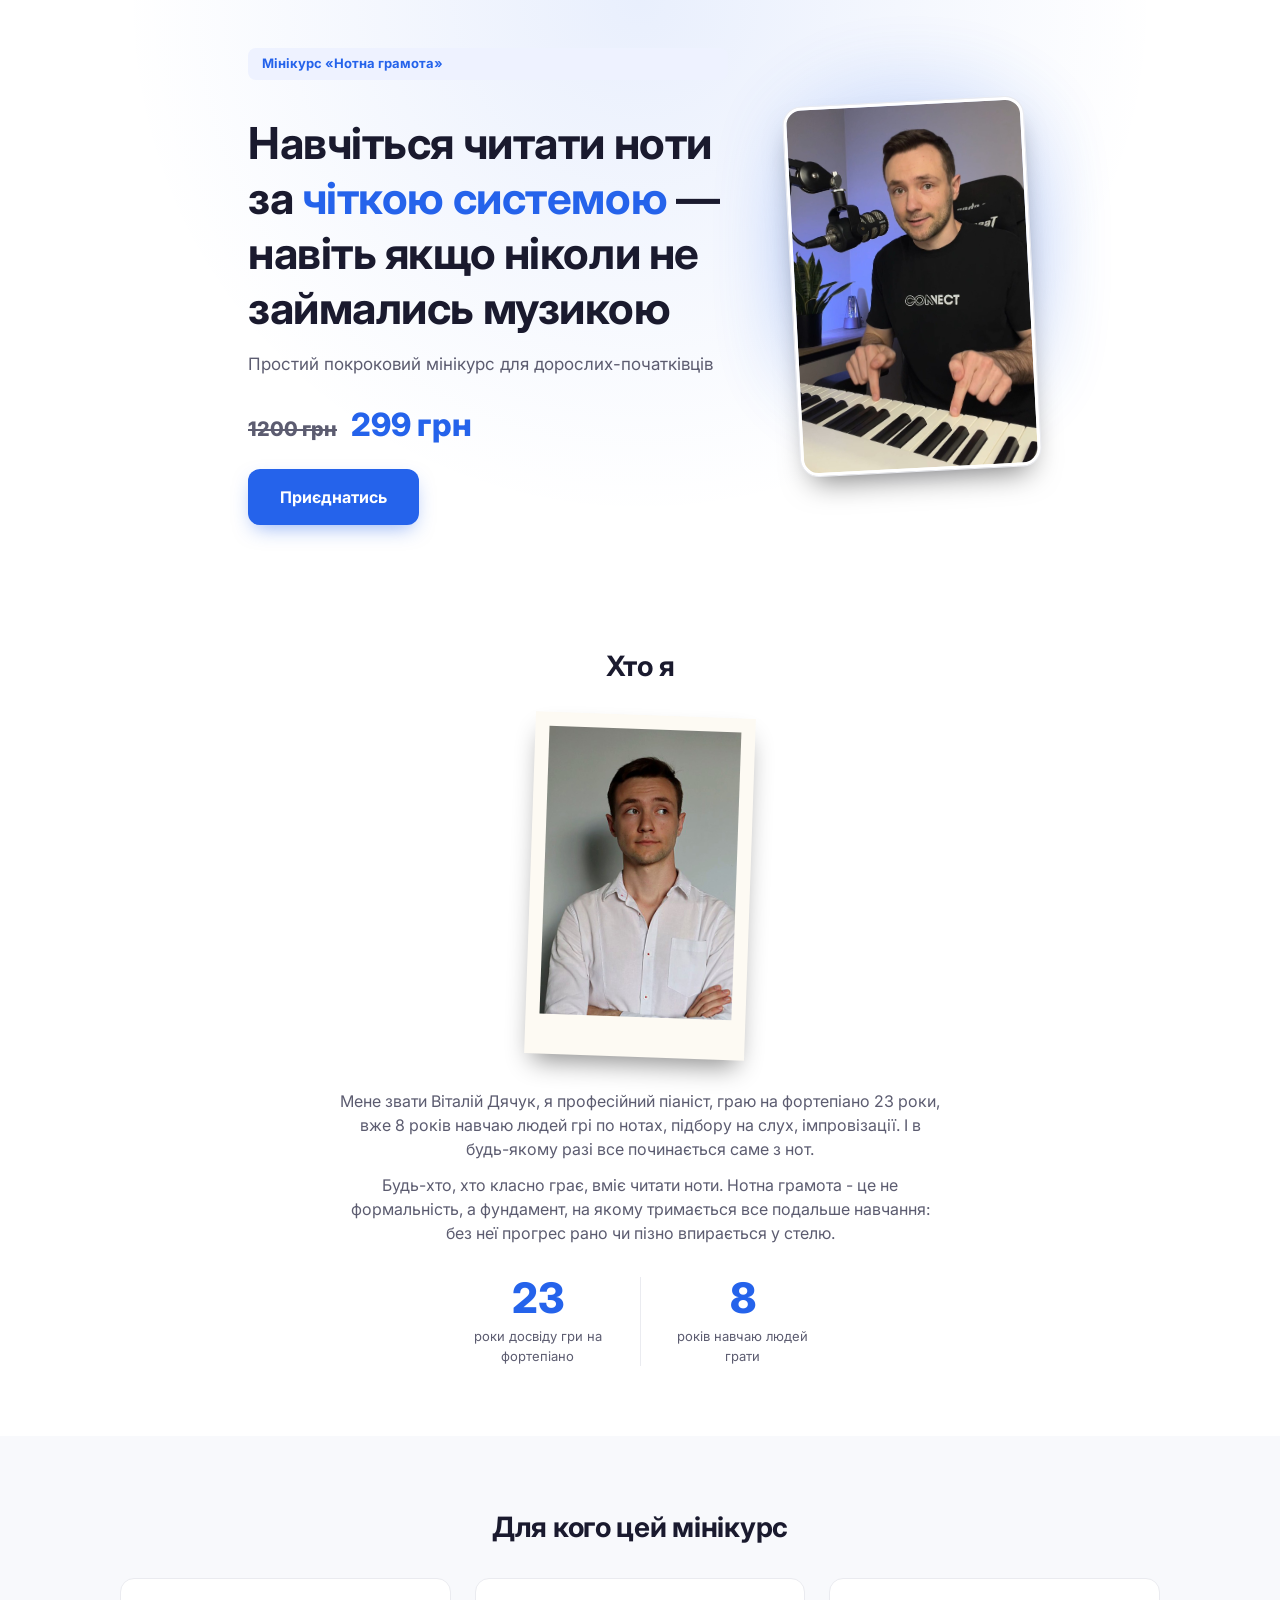
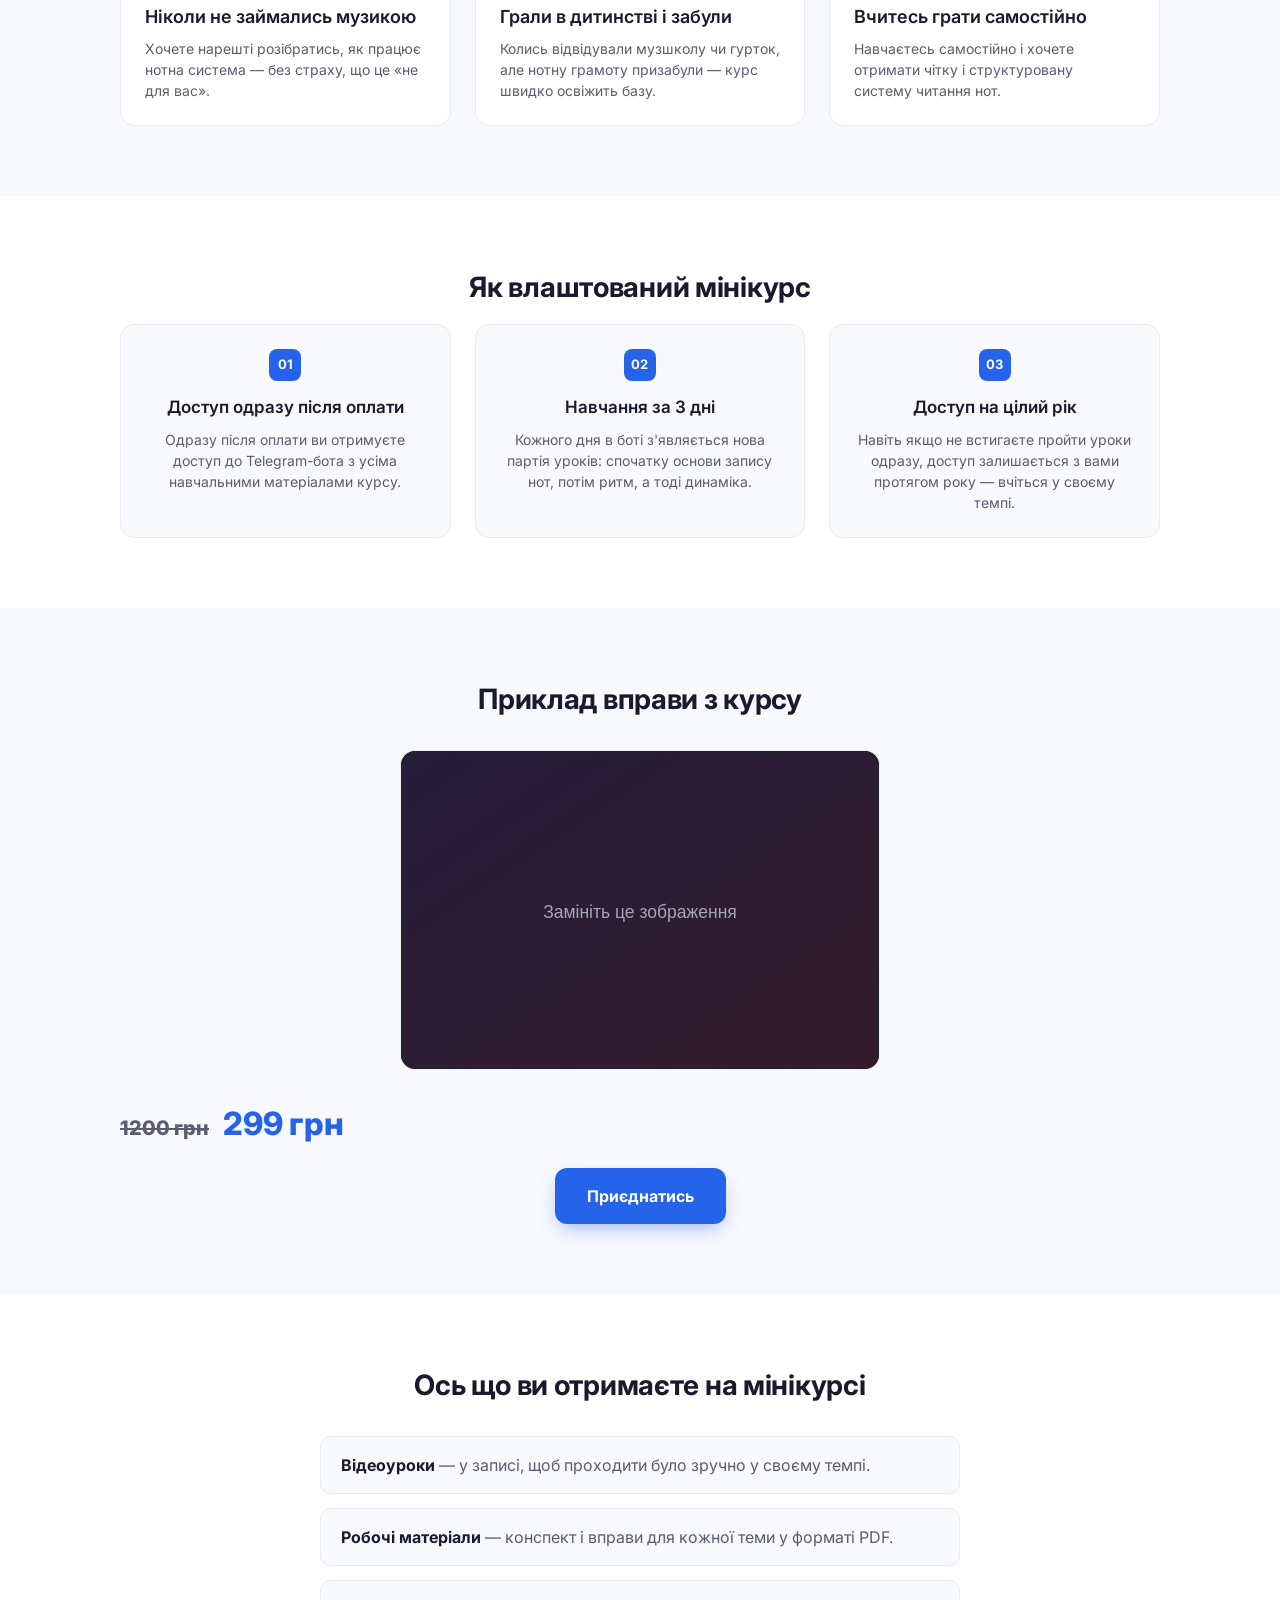
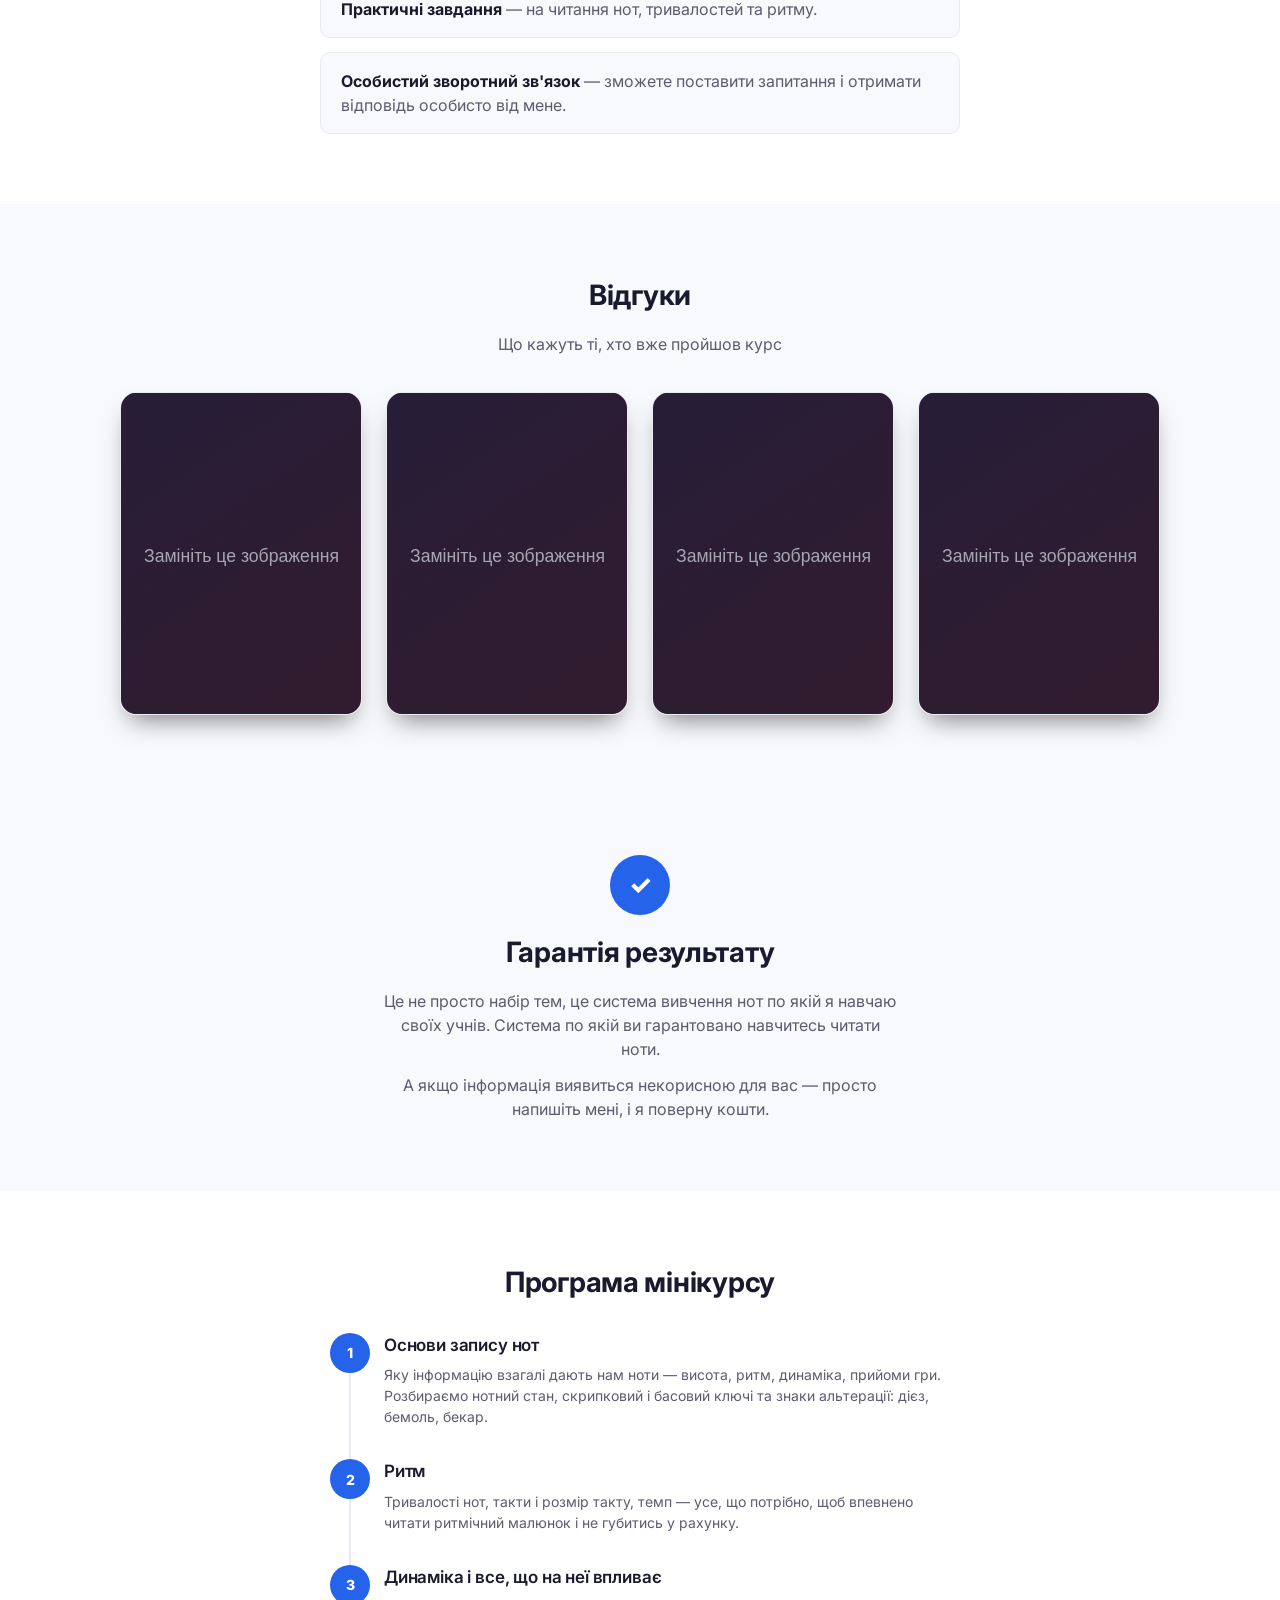
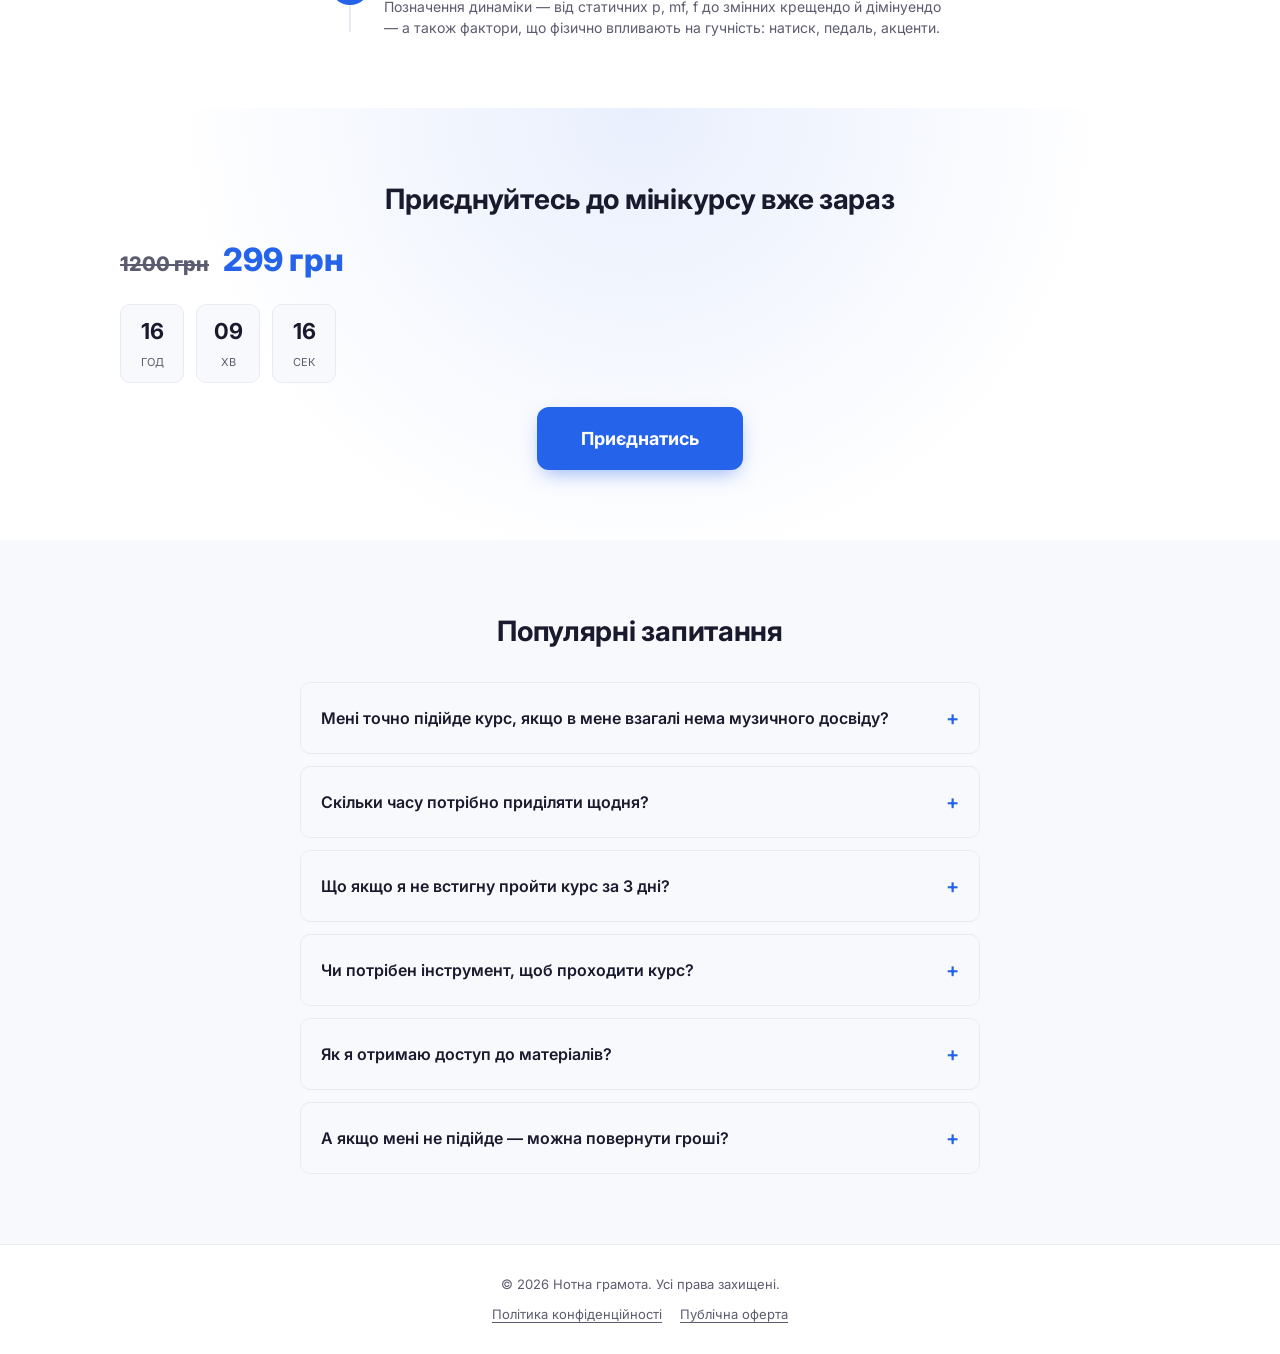
==== index.html @ e47cd876 "Remove discount countdown block from hero section" ====
<!DOCTYPE html>
<html lang="uk">
<head>
<meta charset="UTF-8">
<meta name="viewport" content="width=device-width, initial-scale=1.0">
<title>Нотна грамота — навчіться читати ноти за 3 дні</title>

<!-- Meta Pixel Code -->
<script>
!function(f,b,e,v,n,t,s)
{if(f.fbq)return;n=f.fbq=function(){n.callMethod?
n.callMethod.apply(n,arguments):n.queue.push(arguments)};
if(!f._fbq)f._fbq=n;n.push=n;n.loaded=!0;n.version='2.0';
n.queue=[];t=b.createElement(e);t.async=!0;
t.src=v;s=b.getElementsByTagName(e)[0];
s.parentNode.insertBefore(t,s)}(window, document,'script',
'https://connect.facebook.net/en_US/fbevents.js');
fbq('init', '669918802525716');
fbq('track', 'PageView');
</script>
<noscript><img height="1" width="1" style="display:none"
src="https://www.facebook.com/tr?id=669918802525716&ev=PageView&noscript=1"
/></noscript>
<!-- End Meta Pixel Code -->
<meta name="description" content="Мінікурс «Нотна грамота» для дорослих-початківців: за 3 дні навчіться впевнено читати ноти з нуля.">

<!-- Open Graph (превʼю в соцмережах) -->
<meta property="og:title" content="Нотна грамота — навчіться читати ноти за 3 дні">
<meta property="og:description" content="Мінікурс для дорослих-початківців: за 3 дні навчіться впевнено читати ноти з нуля.">
<meta property="og:type" content="website">
<meta property="og:image" content="assets/og-image.jpg">

<link rel="icon" href="assets/favicon.png">
<link rel="preconnect" href="https://fonts.googleapis.com">
<link rel="preconnect" href="https://fonts.gstatic.com" crossorigin>
<link href="https://fonts.googleapis.com/css2?family=Inter:wght@400;500;600;700;800&display=swap" rel="stylesheet">
<link rel="stylesheet" href="css/style.css">
</head>
<body>

<!-- ===== HERO ===== -->
<section class="hero">
  <div class="container hero__inner">
    <p class="kicker">Мінікурс «Нотна грамота»</p>
    <div class="hero__photo-wrap">
      <img class="hero__photo" src="assets/hero-photo.jpg" alt="Автор курсу за клавішними">
    </div>
    <div class="hero__content">
      <h1 class="hero__title">Навчіться читати ноти за <span class="hl">чіткою системою</span> — навіть якщо ніколи не займались музикою</h1>
      <p class="hero__subtitle">
        Простий покроковий мінікурс для дорослих-початківців
      </p>

      <div class="price-block">
        <span class="price price--old">1200 грн</span>
        <span class="price price--new">299 грн</span>
      </div>

      <a href="#cta-form" class="btn btn--primary">Приєднатись</a>
    </div>
  </div>
</section>

<!-- ===== ПРО АВТОРА / МАРАФОН ===== -->
<section class="section" id="about">
  <div class="container about-mini">
    <h2 class="section__title">Хто я</h2>

    <div class="about-mini__photo-wrap">
      <img class="about-mini__photo" src="assets/about-photo.jpg" alt="Автор курсу">
    </div>

    <div class="about-mini__text">
      <p>
        Мене звати Віталій Дячук, я професійний піаніст, граю на фортепіано 23 роки, вже 8 років навчаю людей
        грі по нотах, підбору на слух, імпровізації. І в будь-якому разі все починається саме з нот.
      </p>
      <p>
        Будь-хто, хто класно грає, вміє читати ноти. Нотна грамота - це не
        формальність, а фундамент, на якому тримається все подальше навчання: без неї прогрес рано чи
        пізно впирається у стелю.
      </p>
    </div>

    <div class="about-mini__stats">
      <div class="about-mini__stat">
        <strong class="about-mini__stat-num">23</strong>
        <span class="about-mini__stat-label">роки досвіду гри на фортепіано</span>
      </div>
      <div class="about-mini__stat">
        <strong class="about-mini__stat-num">8</strong>
        <span class="about-mini__stat-label">років навчаю людей грати</span>
      </div>
    </div>
  </div>
</section>

<!-- ===== ДЛЯ КОГО КУРС ===== -->
<section class="section section--alt" id="audience">
  <div class="container">
    <h2 class="section__title">Для кого цей мінікурс</h2>
    <div class="cards">
      <div class="card">
        <h3>Ніколи не займались музикою</h3>
        <p>Хочете нарешті розібратись, як працює нотна система — без страху, що це «не для вас».</p>
      </div>
      <div class="card">
        <h3>Грали в дитинстві і забули</h3>
        <p>Колись відвідували музшколу чи гурток, але нотну грамоту призабули — курс швидко освіжить базу.</p>
      </div>
      <div class="card">
        <h3>Вчитесь грати самостійно</h3>
        <p>Навчаєтесь самостійно і хочете отримати чітку і структуровану систему читання нот.</p>
      </div>
    </div>
  </div>
</section>

<!-- ===== МЕТОД ===== -->
<section class="section" id="method">
  <div class="container">
    <h2 class="section__title">Як влаштований мінікурс</h2>
    <div class="features">
      <div class="feature">
        <div class="feature__icon">01</div>
        <h3>Доступ одразу після оплати</h3>
        <p>Одразу після оплати ви отримуєте доступ до Telegram-бота з усіма навчальними матеріалами курсу.</p>
      </div>
      <div class="feature">
        <div class="feature__icon">02</div>
        <h3>Навчання за 3 дні</h3>
        <p>Кожного дня в боті з'являється нова партія уроків: спочатку основи запису нот, потім ритм, а тоді динаміка.</p>
      </div>
      <div class="feature">
        <div class="feature__icon">03</div>
        <h3>Доступ на цілий рік</h3>
        <p>Навіть якщо не встигаєте пройти уроки одразу, доступ залишається з вами протягом року — вчіться у своєму темпі.</p>
      </div>
    </div>
  </div>
</section>

<!-- ===== ДЕМОНСТРАЦІЯ / ДОКАЗ ===== -->
<section class="section section--alt" id="proof">
  <div class="container proof">
    <h2 class="section__title">Приклад вправи з курсу</h2>
    <div class="proof__mock">
      <!-- TODO: замініть на реальний скріншот вправи/нотного прикладу з вашого курсу -->
      <img src="assets/placeholder.svg" alt="Приклад вправи на читання нот">
    </div>
    <div class="price-block price-block--center">
      <span class="price price--old">1200 грн</span>
      <span class="price price--new">299 грн</span>
    </div>
    <a href="#cta-form" class="btn btn--primary">Приєднатись</a>
  </div>
</section>

<!-- ===== ЩО ОТРИМАЄТЕ ===== -->
<section class="section" id="whats-included">
  <div class="container">
    <h2 class="section__title">Ось що ви отримаєте на мінікурсі</h2>
    <ul class="included-list">
      <li><strong>Відеоуроки</strong> — у записі, щоб проходити було зручно у своєму темпі.</li>
      <li><strong>Робочі матеріали</strong> — конспект і вправи для кожної теми у форматі PDF.</li>
      <li><strong>Практичні завдання</strong> — на читання нот, тривалостей та ритму.</li>
      <li><strong>Особистий зворотний зв'язок</strong> — зможете поставити запитання і отримати відповідь особисто від мене.</li>
    </ul>
  </div>
</section>

<!-- ===== ВІДГУКИ ===== -->
<section class="section section--alt" id="testimonials">
  <div class="container">
    <h2 class="section__title">Відгуки</h2>
    <p class="section__subtitle">Що кажуть ті, хто вже пройшов курс</p>
    <div class="testimonials">
      <div class="testimonial">
        <!-- TODO: замініть на реальний скріншот відгуку -->
        <img src="assets/placeholder.svg" alt="Відгук учня">
      </div>
      <div class="testimonial">
        <!-- TODO: замініть на реальний скріншот відгуку -->
        <img src="assets/placeholder.svg" alt="Відгук учня">
      </div>
      <div class="testimonial">
        <!-- TODO: замініть на реальний скріншот відгуку -->
        <img src="assets/placeholder.svg" alt="Відгук учня">
      </div>
      <div class="testimonial">
        <!-- TODO: замініть на реальний скріншот відгуку -->
        <img src="assets/placeholder.svg" alt="Відгук учня">
      </div>
    </div>
  </div>
</section>

<!-- ===== ГАРАНТІЯ ===== -->
<section class="section section--alt" id="guarantee">
  <div class="container guarantee">
    <span class="guarantee__icon">✓</span>
    <h2 class="section__title">Гарантія результату</h2>
    <p>Це не просто набір тем, це система вивчення нот по якій я навчаю своїх учнів. Система по якій ви гарантовано навчитесь читати ноти.</p>
    <p>А якщо інформація виявиться некорисною для вас — просто напишіть мені, і я поверну кошти.</p>
  </div>
</section>

<!-- ===== ПРОГРАМА ===== -->
<section class="section" id="program">
  <div class="container">
    <h2 class="section__title">Програма мінікурсу</h2>
    <div class="program-timeline">
      <div class="program-timeline__item">
        <div class="program-timeline__dot">1</div>
        <h3>Основи запису нот</h3>
        <p>Яку інформацію взагалі дають нам ноти — висота, ритм, динаміка, прийоми гри. Розбираємо
          нотний стан, скрипковий і басовий ключі та знаки альтерації: дієз, бемоль, бекар.</p>
      </div>
      <div class="program-timeline__item">
        <div class="program-timeline__dot">2</div>
        <h3>Ритм</h3>
        <p>Тривалості нот, такти і розмір такту, темп — усе, що потрібно, щоб впевнено читати
          ритмічний малюнок і не губитись у рахунку.</p>
      </div>
      <div class="program-timeline__item">
        <div class="program-timeline__dot">3</div>
        <h3>Динаміка і все, що на неї впливає</h3>
        <p>Позначення динаміки — від статичних p, mf, f до змінних крещендо й дімінуендо — а також
          фактори, що фізично впливають на гучність: натиск, педаль, акценти.</p>
      </div>
    </div>
  </div>
</section>

<!-- ===== ФІНАЛЬНИЙ CTA ===== -->
<section class="section cta-final" id="cta-form">
  <div class="container">
    <h2 class="section__title">Приєднуйтесь до мінікурсу вже зараз</h2>
    <div class="price-block price-block--center">
      <span class="price price--old">1200 грн</span>
      <span class="price price--new">299 грн</span>
    </div>

    <div class="timer" id="timer-2">
      <div class="timer__unit"><span class="h">00</span><small>год</small></div>
      <div class="timer__unit"><span class="m">00</span><small>хв</small></div>
      <div class="timer__unit"><span class="s">00</span><small>сек</small></div>
    </div>

    <!--
      TODO: замінити href на посилання оплати WayForPay.
      У налаштуваннях WayForPay вкажіть returnUrl = thank-you.html,
      щоб після успішної оплати покупця перекинуло на сторінку подяки
      з подією Purchase для Meta Pixel.
    -->
    <a href="#" id="checkout-btn" class="btn btn--primary btn--large">Приєднатись</a>
  </div>
</section>

<!-- ===== FAQ ===== -->
<section class="section section--alt" id="faq">
  <div class="container">
    <h2 class="section__title">Популярні запитання</h2>
    <div class="accordion">
      <details class="accordion__item">
        <summary>Мені точно підійде курс, якщо в мене взагалі нема музичного досвіду?</summary>
        <div class="accordion__content">
          <p>Так. Мінікурс побудований так щоб навіть без досвіду ви могли усе зрозуміти — пояснення йдуть з нуля, простою мовою, без музичних термінів, які треба вже знати заздалегідь.</p>
        </div>
      </details>
      <details class="accordion__item">
        <summary>Скільки часу потрібно приділяти щодня?</summary>
        <div class="accordion__content">
          <p>Достатньо 20-30 хвилин на день. Кожен день — одна тема і кілька вправ на закріплення.</p>
        </div>
      </details>
      <details class="accordion__item">
        <summary>Що якщо я не встигну пройти курс за 3 дні?</summary>
        <div class="accordion__content">
          <p>Нічого страшного — доступ до матеріалів дійсний протягом року, тож можна проходити у власному темпі й повертатись до тем, коли зручно.</p>
        </div>
      </details>
      <details class="accordion__item">
        <summary>Чи потрібен інструмент, щоб проходити курс?</summary>
        <div class="accordion__content">
          <p>Бажано, але не обов'язково — для читання нот достатньо розуміти принцип, а закріплювати на інструменті можна й пізніше.</p>
        </div>
      </details>
      <details class="accordion__item">
        <summary>Як я отримаю доступ до матеріалів?</summary>
        <div class="accordion__content">
          <p>Після оплати ви отримаєте доступ до Telegram-бота з усіма уроками, матеріалами й вправами — усе в одному зручному місці.</p>
        </div>
      </details>
      <details class="accordion__item">
        <summary>А якщо мені не підійде — можна повернути гроші?</summary>
        <div class="accordion__content">
          <p>Так. Якщо матеріали виявляться некорисними для вас, просто напишіть мені, і я поверну кошти.</p>
        </div>
      </details>
    </div>
  </div>
</section>

<!-- ===== FOOTER ===== -->
<footer class="footer">
  <div class="container footer__inner">
    <p>&copy; 2026 Нотна грамота. Усі права захищені.</p>
    <nav class="footer__links">
      <a href="privacy-policy.html">Політика конфіденційності</a>
      <a href="public-offer.html">Публічна оферта</a>
    </nav>
  </div>
</footer>

<script src="js/script.js?v=2"></script>
</body>
</html>
---- css/style.css ----
/* ==========================================================================
   ЗМІННІ / БАЗА
   ========================================================================== */
:root {
  --bg: #ffffff;
  --bg-alt: #f8f9fc;
  --text: #1a1a2e;
  --text-muted: #5c5c70;
  --accent: #2563eb;
  --accent-2: #2563eb;
  --on-accent: #ffffff;
  --border: #eaebf0;
  --radius: 14px;
  --container-width: 1080px;
}

* {
  box-sizing: border-box;
  margin: 0;
  padding: 0;
}

html {
  scroll-behavior: smooth;
}

body {
  background: var(--bg);
  color: var(--text);
  font-family: "Inter", "Segoe UI", Roboto, Helvetica, Arial, sans-serif;
  line-height: 1.5;
  -webkit-font-smoothing: antialiased;
}

img {
  max-width: 100%;
  display: block;
  border-radius: var(--radius);
}

a {
  color: inherit;
  text-decoration: none;
}

ul {
  list-style: none;
}

.container {
  width: 100%;
  max-width: var(--container-width);
  margin: 0 auto;
  padding: 0 20px;
}

/* ==========================================================================
   КНОПКИ
   ========================================================================== */
.btn {
  display: inline-block;
  padding: 16px 32px;
  border-radius: 12px;
  background: var(--accent);
  color: var(--on-accent);
  font-weight: 700;
  font-size: 16px;
  text-align: center;
  transition: transform 0.15s ease, box-shadow 0.15s ease;
  border: none;
  cursor: pointer;
  box-shadow: 0 8px 20px -6px rgba(37, 99, 235, 0.5);
}

.btn:hover {
  transform: translateY(-2px);
  box-shadow: 0 10px 30px rgba(37, 99, 235, 0.35);
}

.btn--small {
  padding: 10px 20px;
  font-size: 14px;
}

.btn--large {
  padding: 18px 44px;
  font-size: 18px;
}

/* ==========================================================================
   HERO
   ========================================================================== */
.hero {
  padding: 48px 0 50px;
  text-align: center;
  background: radial-gradient(circle at 50% 0%, rgba(37, 99, 235, 0.10), transparent 60%);
  overflow: hidden;
}

.hero__inner {
  position: relative;
}

.kicker {
  display: inline-block;
  font-weight: 700;
  font-size: 13px;
  background: #eef2ff;
  color: var(--accent);
  padding: 6px 14px;
  border-radius: 8px;
  margin-bottom: 32px;
}

.hero__photo-wrap {
  position: relative;
  width: 240px;
  margin: 0 auto 24px;
}

.hero__photo-wrap::before {
  content: "";
  position: absolute;
  inset: -14%;
  background: radial-gradient(circle at 50% 42%, var(--accent) 0%, transparent 68%);
  opacity: 0.4;
  filter: blur(26px);
  z-index: 0;
}

.hero__photo {
  position: relative;
  z-index: 1;
  width: 100%;
  aspect-ratio: 1170 / 1800;
  object-fit: cover;
  object-position: center bottom;
  border-radius: 18px;
  transform: rotate(-3deg);
  border: 3px solid var(--bg);
  outline: 1px solid var(--border);
  box-shadow: 0 16px 30px -12px rgba(0, 0, 0, 0.55);
}

.hero__title {
  font-size: clamp(28px, 5vw, 44px);
  font-weight: 700;
  line-height: 1.25;
  letter-spacing: -0.01em;
  max-width: 720px;
  margin: 0 auto 16px;
}

.hero__subtitle {
  color: var(--text-muted);
  max-width: 560px;
  margin: 0 auto 24px;
  font-size: 17px;
}

.hl {
  color: var(--accent);
}

.hero__note {
  margin-top: 20px;
  color: var(--text-muted);
  font-size: 14px;
}

/* ==========================================================================
   ЦІНА
   ========================================================================== */
.price-block {
  display: flex;
  align-items: baseline;
  justify-content: center;
  gap: 14px;
  margin-bottom: 20px;
}

.price {
  font-weight: 800;
}

.price--old {
  font-size: 20px;
  color: var(--text-muted);
  text-decoration: line-through;
}

.price--new {
  font-size: 32px;
  background: linear-gradient(135deg, var(--accent), var(--accent-2));
  -webkit-background-clip: text;
  background-clip: text;
  color: transparent;
}

.price-block--center {
  margin-top: 10px;
}

/* ==========================================================================
   ТАЙМЕР
   ========================================================================== */
.timer {
  display: flex;
  justify-content: center;
  gap: 12px;
  margin-top: 16px;
}

.timer__unit {
  background: var(--bg-alt);
  border: 1px solid var(--border);
  border-radius: 10px;
  padding: 10px 14px;
  min-width: 64px;
  text-align: center;
}

.timer__unit span {
  display: block;
  font-size: 22px;
  font-weight: 700;
}

.timer__unit small {
  color: var(--text-muted);
  font-size: 11px;
  text-transform: uppercase;
}

/* ==========================================================================
   СЕКЦІЇ (спільне)
   ========================================================================== */
.section {
  padding: 70px 0;
}

.section--alt {
  background: var(--bg-alt);
}

.section__title {
  font-size: clamp(22px, 4vw, 28px);
  font-weight: 700;
  letter-spacing: -0.01em;
  text-align: center;
  margin-bottom: 16px;
}

.section__subtitle {
  text-align: center;
  color: var(--text-muted);
  max-width: 560px;
  margin: 0 auto 36px;
}

/* ==========================================================================
   ПРО АВТОРА
   ========================================================================== */
.about-mini {
  text-align: center;
  max-width: 640px;
}

.about-mini__photo-wrap {
  width: min(100%, 220px);
  margin: 28px auto 32px;
  background: #fdfaf3;
  padding: 14px 14px 40px;
  transform: rotate(2deg);
  box-shadow: 0 14px 26px -8px rgba(0, 0, 0, 0.45);
}

.about-mini__photo {
  width: 100%;
  height: auto;
  display: block;
  border-radius: 0;
  object-fit: contain;
}

.about-mini__text p {
  color: var(--text-muted);
  margin-bottom: 12px;
}

.about-mini__stats {
  display: flex;
  justify-content: center;
  margin-top: 32px;
}

.about-mini__stat {
  padding: 0 32px;
}

.about-mini__stat + .about-mini__stat {
  border-left: 1px solid var(--border);
}

.about-mini__stat-num {
  display: block;
  font-size: 42px;
  font-weight: 800;
  line-height: 1;
  background: linear-gradient(135deg, var(--accent), var(--accent-2));
  -webkit-background-clip: text;
  background-clip: text;
  color: transparent;
  margin-bottom: 8px;
}

.about-mini__stat-label {
  display: block;
  max-width: 140px;
  margin: 0 auto;
  font-size: 13px;
  color: var(--text-muted);
}

/* ==========================================================================
   КАРТКИ (аудиторія)
   ========================================================================== */
.cards {
  display: grid;
  grid-template-columns: repeat(3, 1fr);
  gap: 24px;
  margin-top: 30px;
}

.card {
  background: var(--bg);
  border: 1px solid var(--border);
  border-radius: var(--radius);
  padding: 24px;
}

.card h3 {
  margin-bottom: 8px;
  font-size: 18px;
  font-weight: 600;
}

.card p {
  color: var(--text-muted);
  font-size: 14px;
}

/* ==========================================================================
   МЕТОД (features)
   ========================================================================== */
.features {
  display: grid;
  grid-template-columns: repeat(3, 1fr);
  gap: 24px;
}

.feature {
  text-align: center;
  padding: 24px;
  background: var(--bg-alt);
  border: 1px solid var(--border);
  border-radius: var(--radius);
}

.feature__icon {
  display: flex;
  align-items: center;
  justify-content: center;
  width: 32px;
  height: 32px;
  margin: 0 auto 14px;
  background: var(--accent);
  color: var(--on-accent);
  border-radius: 8px;
  font-weight: 700;
  font-size: 13px;
}

.feature h3 {
  margin-bottom: 8px;
  font-size: 17px;
  font-weight: 600;
}

.feature p {
  color: var(--text-muted);
  font-size: 14px;
}

/* ==========================================================================
   ДОКАЗ / PROOF
   ========================================================================== */
.proof {
  text-align: center;
}

.proof__mock {
  max-width: 480px;
  margin: 30px auto;
  border-radius: var(--radius);
  overflow: hidden;
  border: 1px solid var(--border);
}

/* ==========================================================================
   ВІДГУКИ
   ========================================================================== */
.testimonials {
  display: grid;
  grid-template-columns: repeat(auto-fit, minmax(220px, 1fr));
  gap: 24px;
  margin-top: 30px;
}

.testimonial img {
  width: 100%;
  aspect-ratio: 3 / 4;
  object-fit: cover;
  border-radius: 16px;
  border: 1px solid var(--border);
  box-shadow: 0 14px 26px -10px rgba(0, 0, 0, 0.5);
}

/* ==========================================================================
   ЩО ОТРИМАЄТЕ
   ========================================================================== */
.included-list {
  max-width: 640px;
  margin: 30px auto 0;
  display: flex;
  flex-direction: column;
  gap: 14px;
}

.included-list li {
  background: var(--bg-alt);
  border: 1px solid var(--border);
  border-radius: 10px;
  padding: 16px 20px;
  color: var(--text-muted);
}

.included-list li strong {
  color: var(--text);
}

/* ==========================================================================
   ГАРАНТІЯ
   ========================================================================== */
.guarantee {
  text-align: center;
  max-width: 560px;
}

.guarantee__icon {
  display: inline-flex;
  align-items: center;
  justify-content: center;
  width: 60px;
  height: 60px;
  border-radius: 50%;
  background: var(--accent);
  color: var(--on-accent);
  font-size: 26px;
  font-weight: 800;
  margin-bottom: 16px;
}

.guarantee p {
  color: var(--text-muted);
}

.guarantee p + p {
  margin-top: 12px;
}

/* ==========================================================================
   ПРОГРАМА / АКОРДЕОН
   ========================================================================== */
.accordion {
  max-width: 680px;
  margin: 30px auto 0;
  display: flex;
  flex-direction: column;
  gap: 12px;
}

.accordion__item {
  background: var(--bg-alt);
  border: 1px solid var(--border);
  border-radius: 10px;
  padding: 4px 20px;
}

.accordion__item summary {
  cursor: pointer;
  padding: 16px 0;
  font-weight: 600;
  list-style: none;
  display: flex;
  justify-content: space-between;
  align-items: center;
}

.accordion__item summary::-webkit-details-marker {
  display: none;
}

.accordion__item summary::after {
  content: "+";
  font-size: 20px;
  color: var(--accent);
  margin-left: 12px;
}

.accordion__item[open] summary::after {
  content: "–";
}

.accordion__content {
  padding-bottom: 16px;
  color: var(--text-muted);
  font-size: 14px;
}

/* ==========================================================================
   ПРОГРАМА / ВЕРТИКАЛЬНИЙ ТАЙМЛАЙН
   ========================================================================== */
.program-timeline {
  max-width: 620px;
  margin: 30px auto 0;
  padding-left: 54px;
  position: relative;
}

.program-timeline::before {
  content: "";
  position: absolute;
  left: 19px;
  top: 6px;
  bottom: 6px;
  width: 2px;
  background: var(--border);
}

.program-timeline__item {
  position: relative;
  margin-bottom: 32px;
}

.program-timeline__item:last-child {
  margin-bottom: 0;
}

.program-timeline__dot {
  position: absolute;
  left: -54px;
  top: 0;
  width: 40px;
  height: 40px;
  border-radius: 50%;
  background: linear-gradient(135deg, var(--accent), var(--accent-2));
  color: var(--on-accent);
  display: flex;
  align-items: center;
  justify-content: center;
  font-weight: 800;
  font-size: 14px;
  z-index: 1;
}

.program-timeline__item h3 {
  font-size: 17px;
  font-weight: 600;
  margin-bottom: 6px;
  letter-spacing: -0.01em;
}

.program-timeline__item p {
  color: var(--text-muted);
  font-size: 14px;
}

/* ==========================================================================
   ФІНАЛЬНИЙ CTA
   ========================================================================== */
.cta-final {
  text-align: center;
  background: radial-gradient(circle at 50% 0%, rgba(37, 99, 235, 0.10), transparent 60%);
}

.cta-final .btn {
  margin-top: 24px;
}

/* ==========================================================================
   FOOTER
   ========================================================================== */
.footer {
  padding: 30px 0;
  text-align: center;
  color: var(--text-muted);
  font-size: 13px;
  border-top: 1px solid var(--border);
}

.footer__inner {
  display: flex;
  flex-direction: column;
  align-items: center;
  gap: 10px;
}

.footer__links {
  display: flex;
  flex-wrap: wrap;
  justify-content: center;
  gap: 4px 18px;
}

.footer__links a {
  color: var(--text-muted);
  text-decoration: underline;
  text-underline-offset: 3px;
}

.footer__links a:hover {
  color: var(--text);
}

/* ==========================================================================
   ЮРИДИЧНІ СТОРІНКИ (політика конфіденційності, оферта)
   ========================================================================== */
.legal {
  padding: 48px 0 80px;
  max-width: 760px;
}

.legal__back {
  display: inline-block;
  color: var(--accent);
  margin-bottom: 24px;
  font-size: 14px;
}

.legal h1 {
  font-size: clamp(26px, 4vw, 34px);
  font-weight: 800;
  margin-bottom: 8px;
}

.legal__updated {
  color: var(--text-muted);
  font-size: 13px;
  margin-bottom: 40px;
}

.legal h2 {
  font-size: 20px;
  font-weight: 700;
  margin: 36px 0 12px;
}

.legal p,
.legal li {
  color: var(--text-muted);
  font-size: 15px;
  line-height: 1.7;
  margin-bottom: 12px;
}

.legal ul,
.legal ol {
  padding-left: 20px;
  margin-bottom: 16px;
}

.legal ul li {
  list-style: disc;
}

.legal ol li {
  list-style: decimal;
}

.legal strong {
  color: var(--text);
}

.legal a {
  color: var(--accent);
  text-decoration: underline;
}

.thank-you {
  text-align: center;
  max-width: 560px;
  padding-top: 80px;
}

.thank-you .guarantee__icon {
  margin: 0 auto 20px;
}

.thank-you h1 {
  font-size: clamp(26px, 4vw, 34px);
  font-weight: 800;
  margin-bottom: 20px;
}

.thank-you .legal__back {
  display: inline-block;
  margin-top: 12px;
}

/* ==========================================================================
   ДЕСКТОП — текст ліворуч (напис над заголовком), фото праворуч
   ========================================================================== */
@media (min-width: 769px) {
  .hero__inner {
    display: grid;
    grid-template-columns: minmax(0, 480px) 240px;
    grid-template-areas:
      "kicker photo"
      "content photo";
    align-items: start;
    justify-content: center;
    column-gap: 64px;
    row-gap: 4px;
    text-align: left;
  }

  .kicker {
    grid-area: kicker;
  }

  .hero__content {
    grid-area: content;
    min-width: 0;
  }

  .hero__photo-wrap {
    grid-area: photo;
    align-self: center;
    width: 240px;
    margin: 0;
  }

  .kicker,
  .hero__title,
  .hero__subtitle {
    margin-left: 0;
    margin-right: 0;
    max-width: none;
  }

  .price-block {
    justify-content: flex-start;
  }

  .timer {
    justify-content: flex-start;
  }
}

/* ==========================================================================
   АДАПТИВ
   ========================================================================== */
@media (max-width: 768px) {
  .hero {
    padding-top: 20px;
  }

  .cards,
  .features {
    grid-template-columns: 1fr;
  }

  .timer__unit {
    min-width: 56px;
    padding: 8px 10px;
  }
}
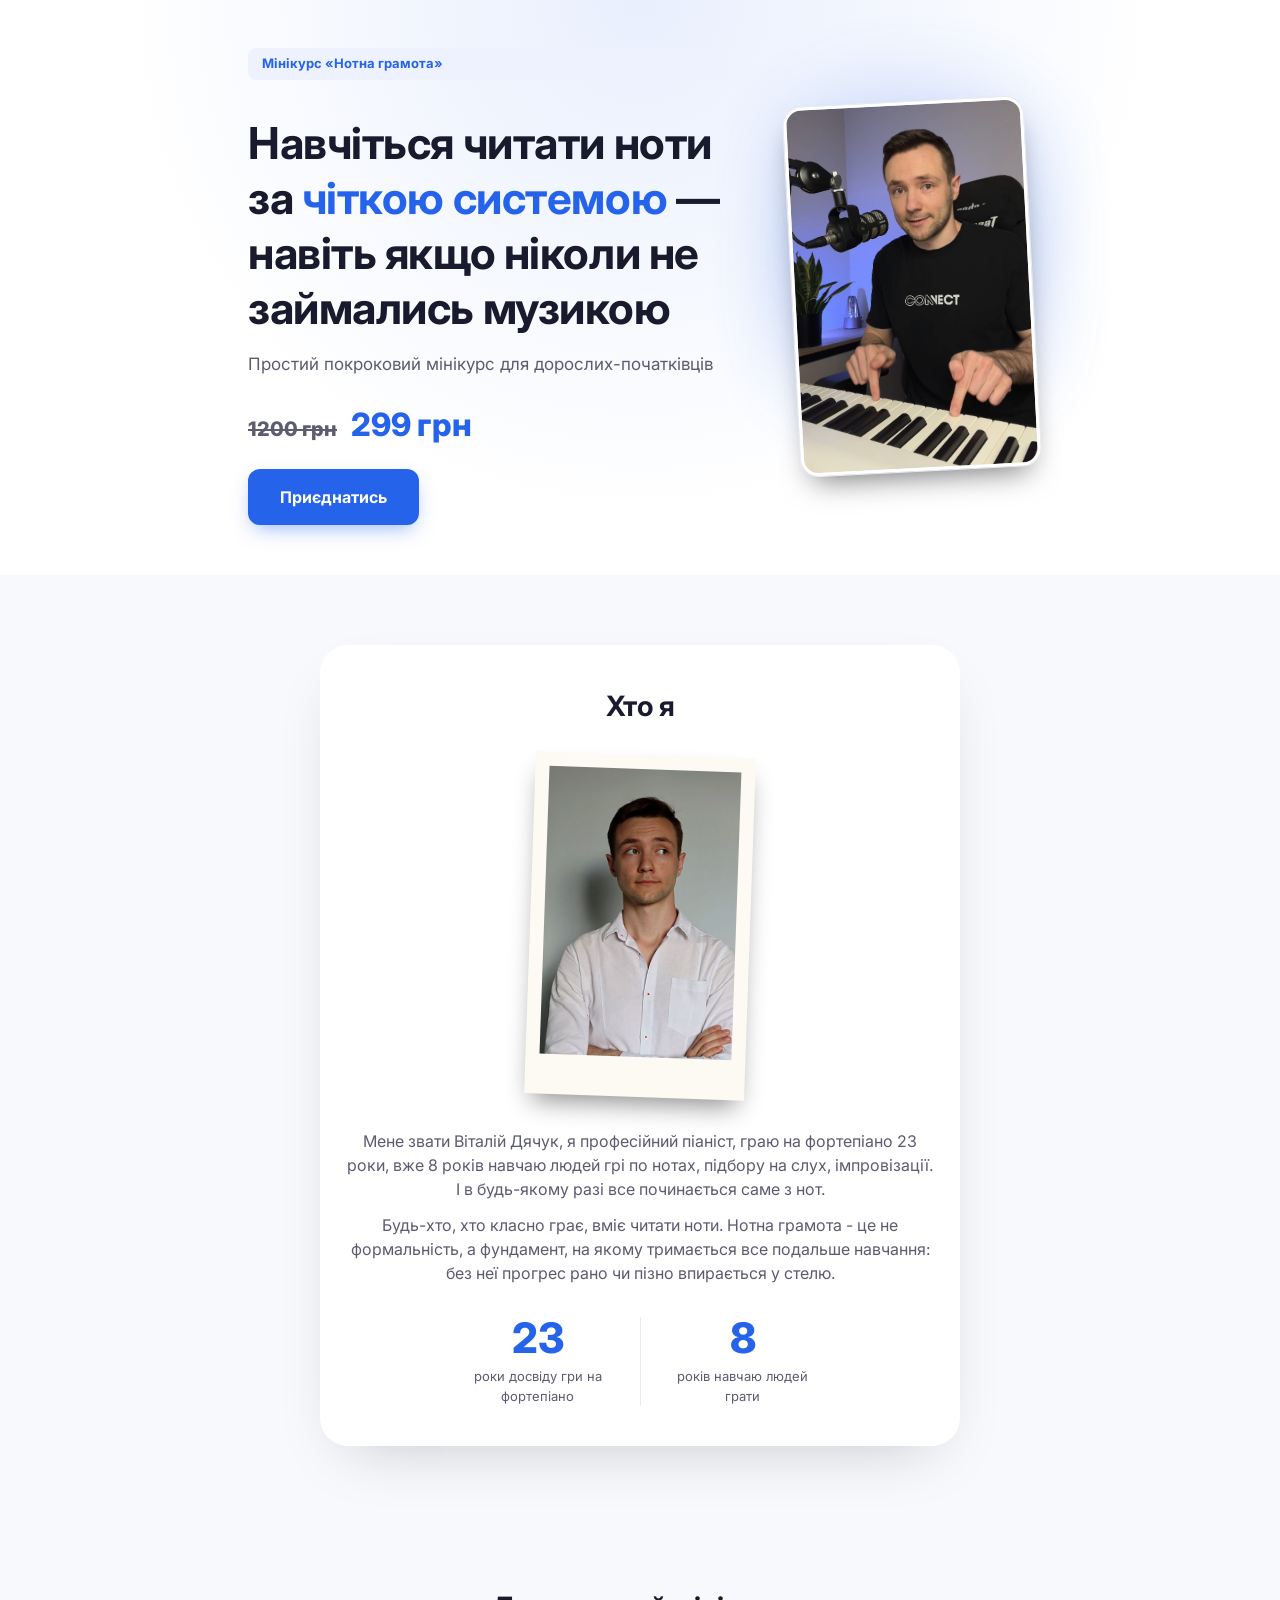
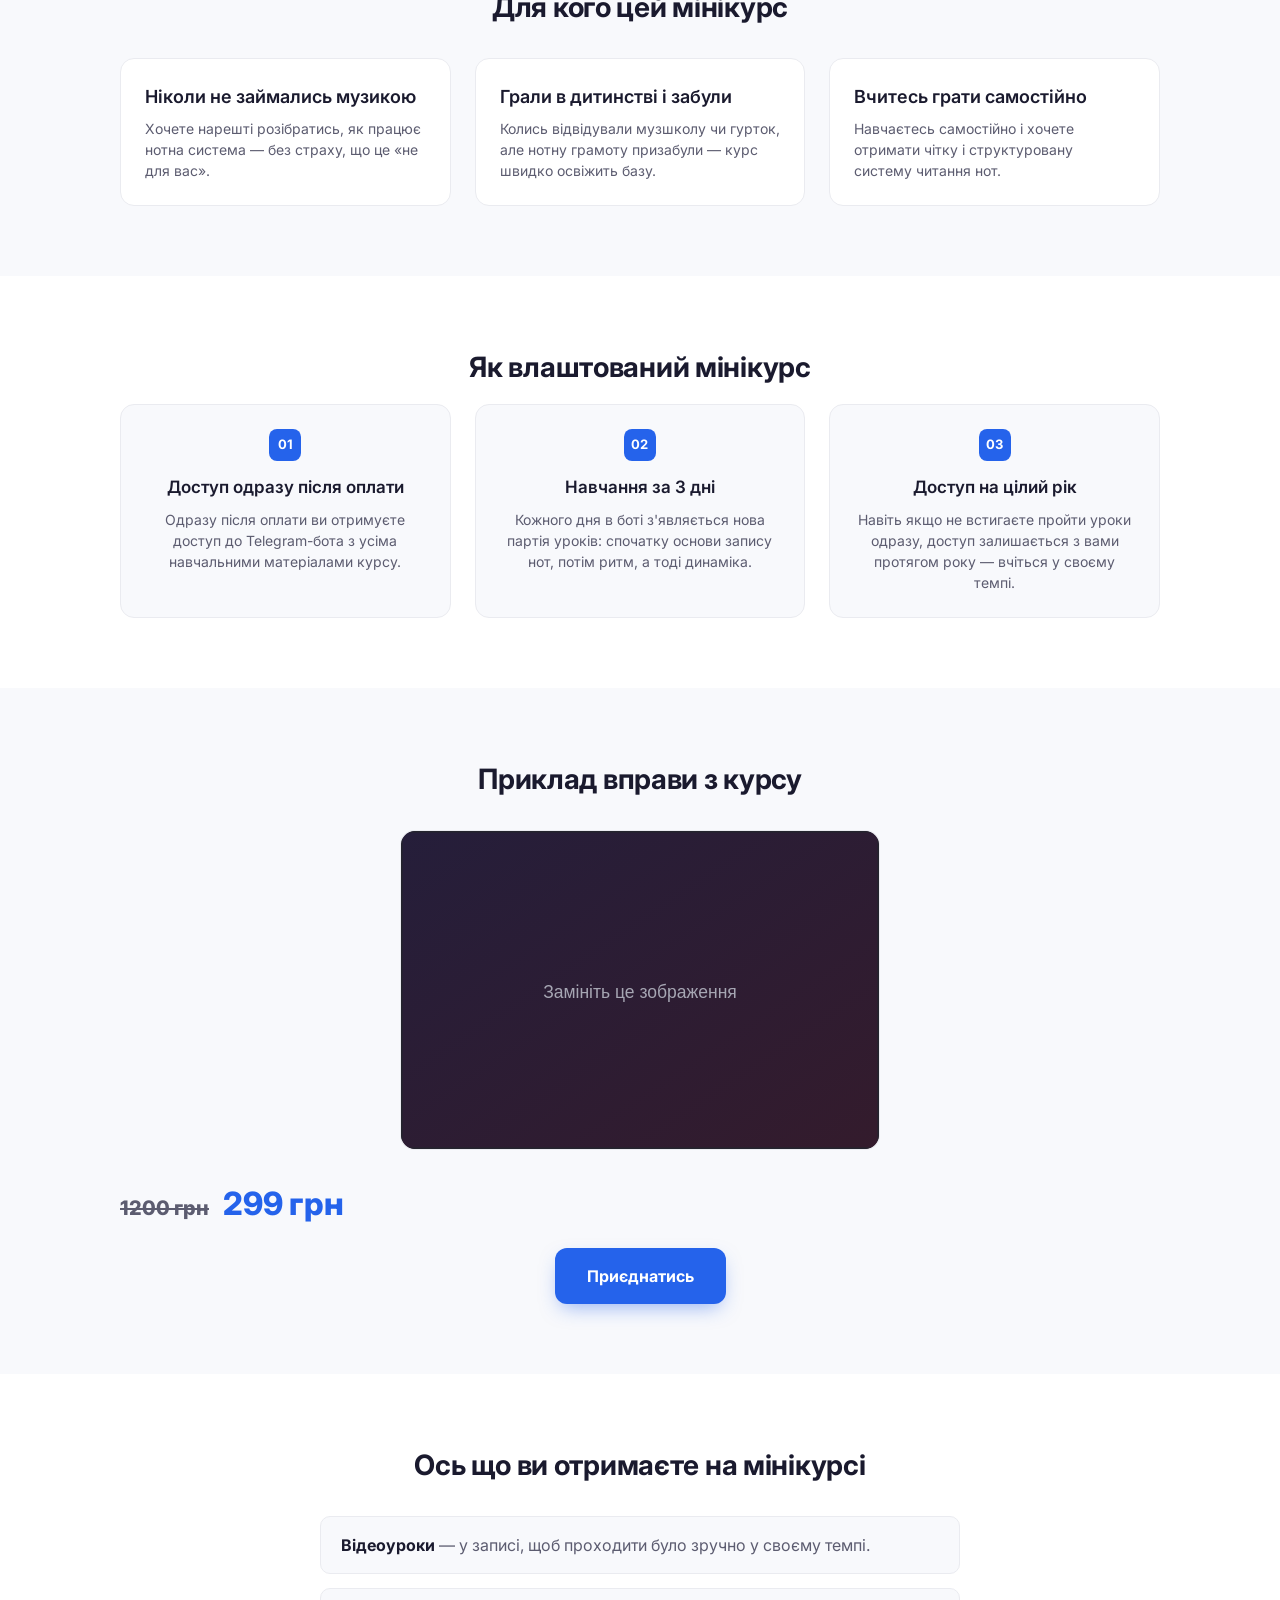
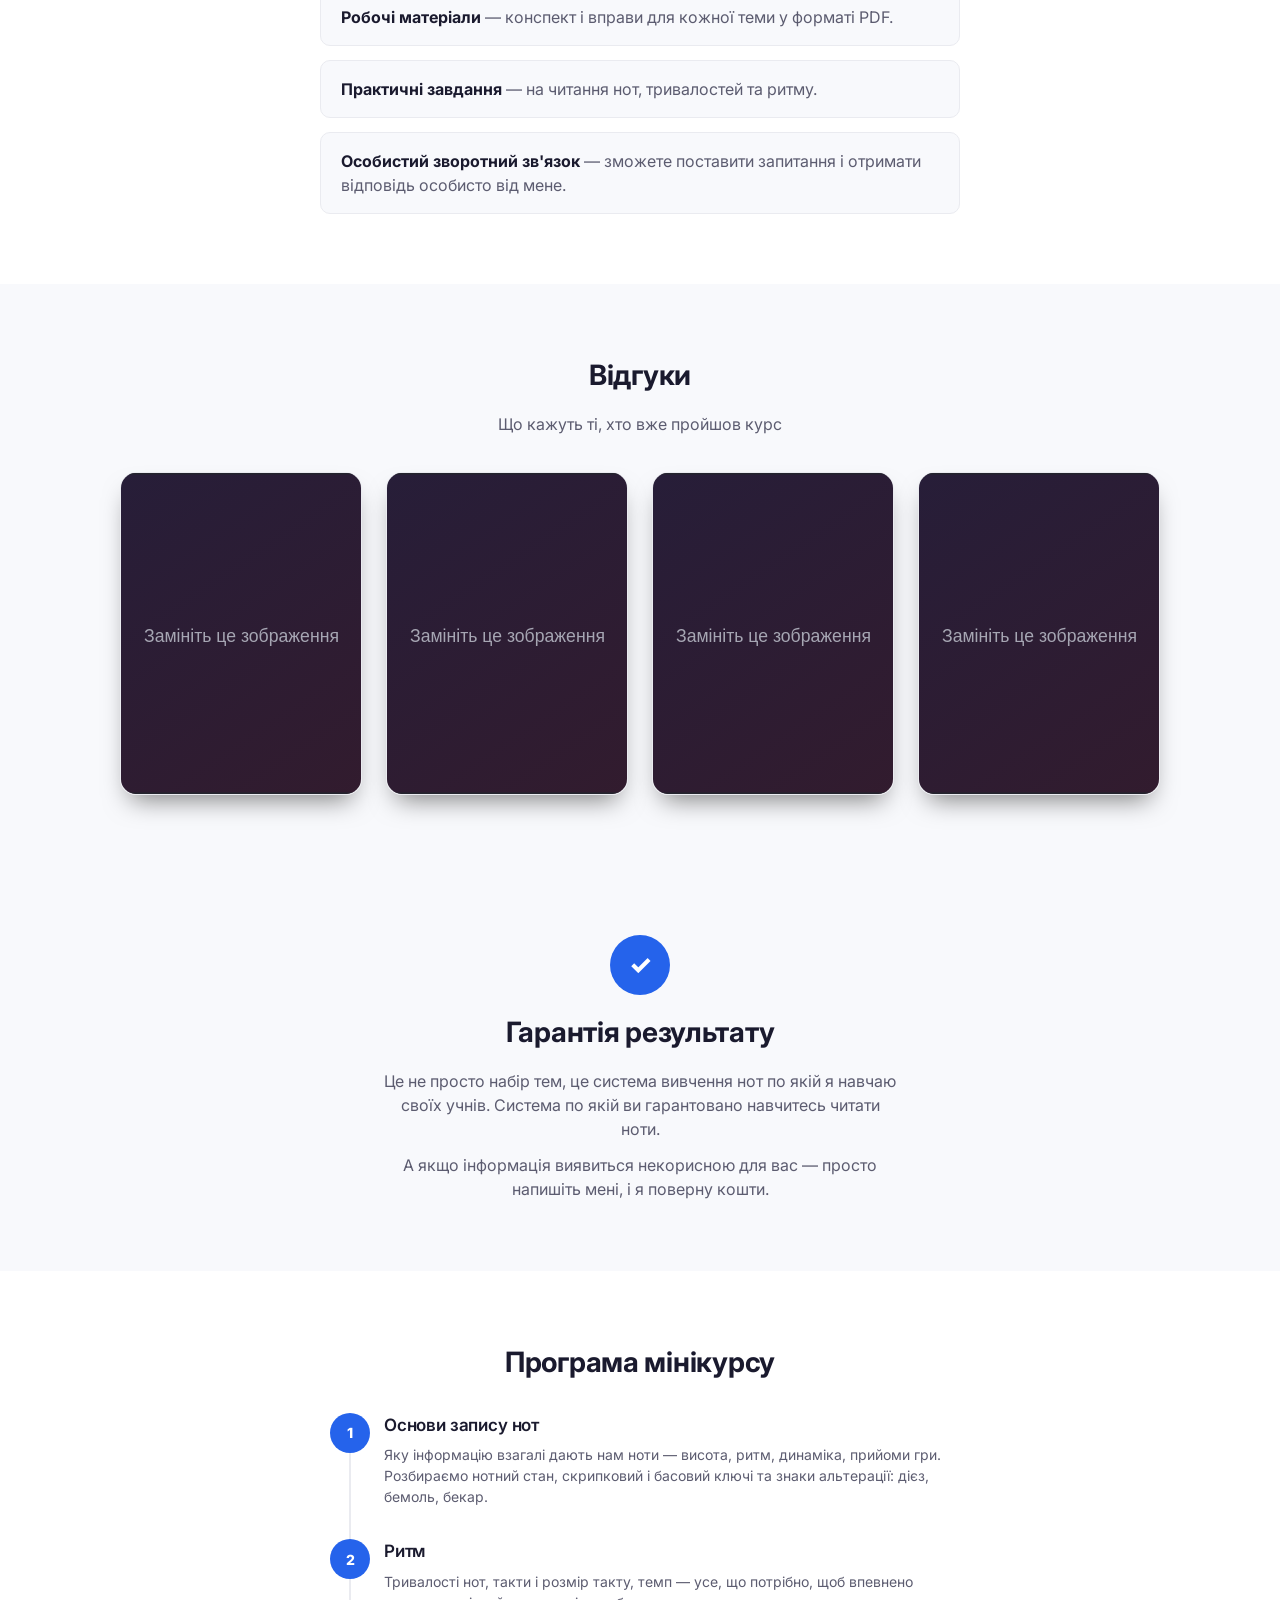
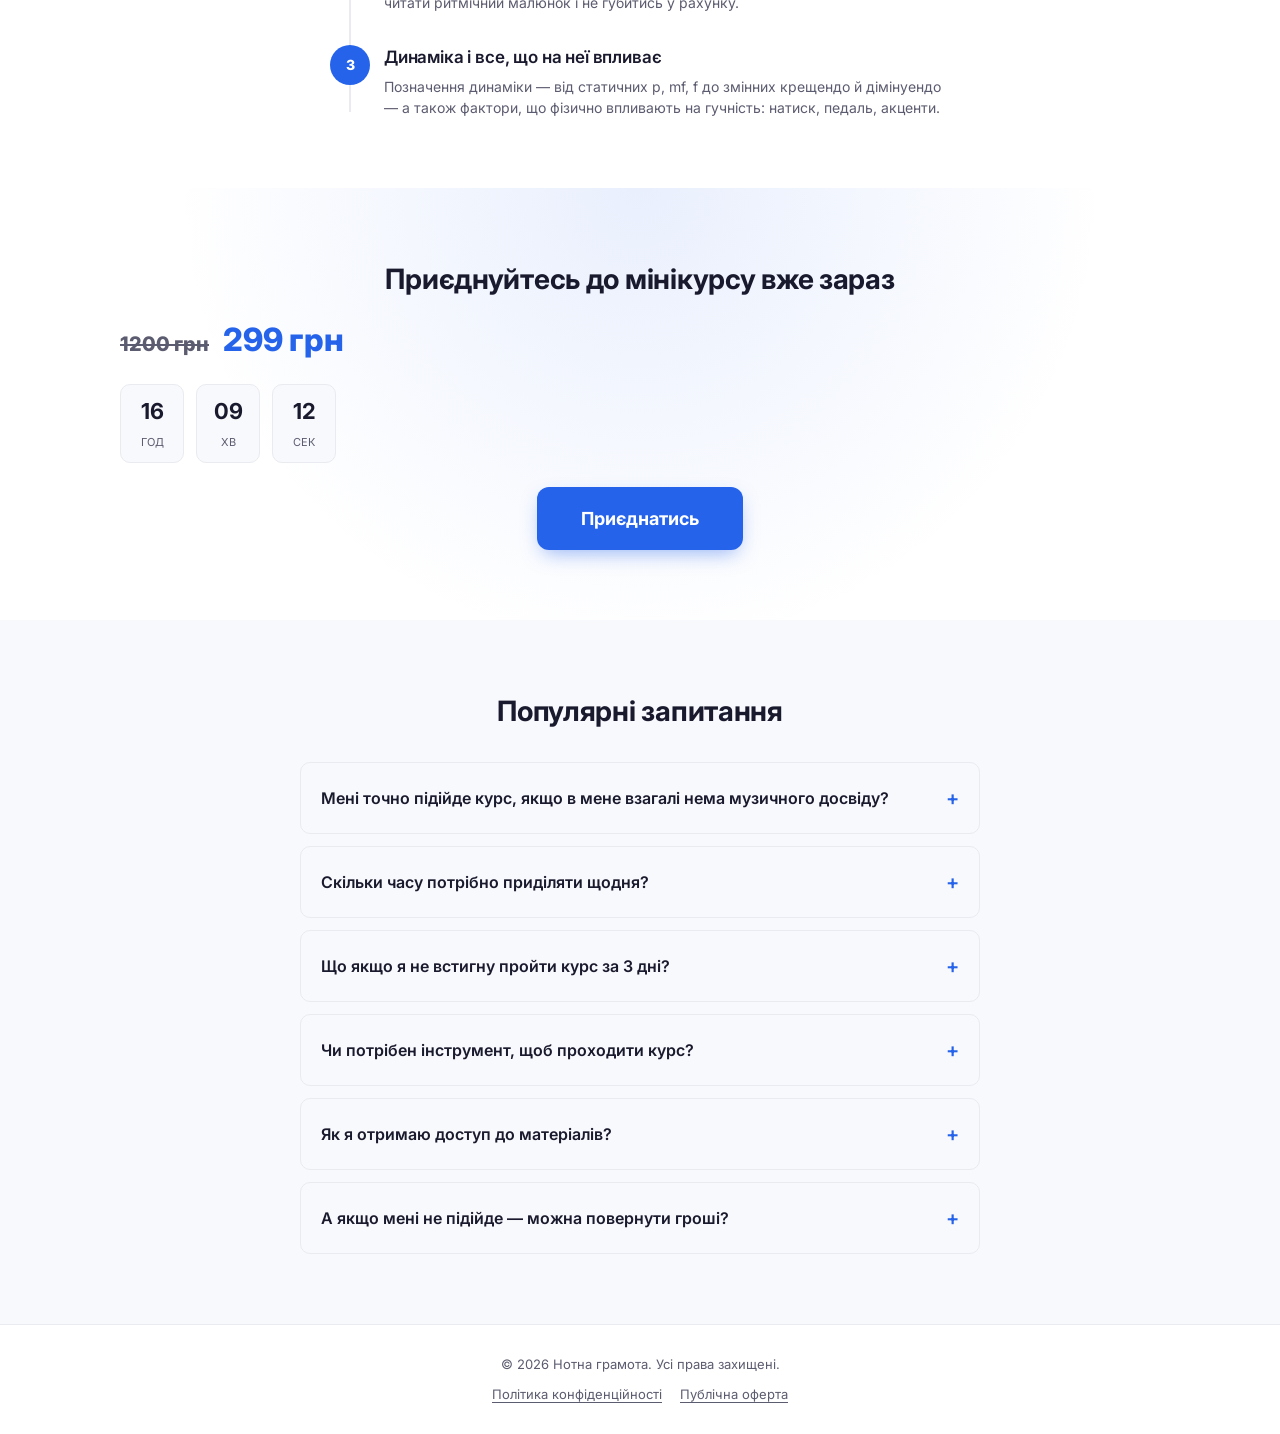
==== commit a16916bd: "Add card-on-gray styling to about section for visual separation from hero" ====
--- a/index.html
+++ b/index.html
@@ -62,7 +62,7 @@
 </section>
 
 <!-- ===== ПРО АВТОРА / МАРАФОН ===== -->
-<section class="section" id="about">
+<section class="section section--alt" id="about">
   <div class="container about-mini">
     <h2 class="section__title">Хто я</h2>
 
--- a/css/style.css
+++ b/css/style.css
@@ -264,6 +264,10 @@
 .about-mini {
   text-align: center;
   max-width: 640px;
+  background: var(--bg);
+  border-radius: 28px;
+  padding: 40px 24px;
+  box-shadow: 0 24px 60px -30px rgba(20, 20, 40, 0.25);
 }
 
 .about-mini__photo-wrap {
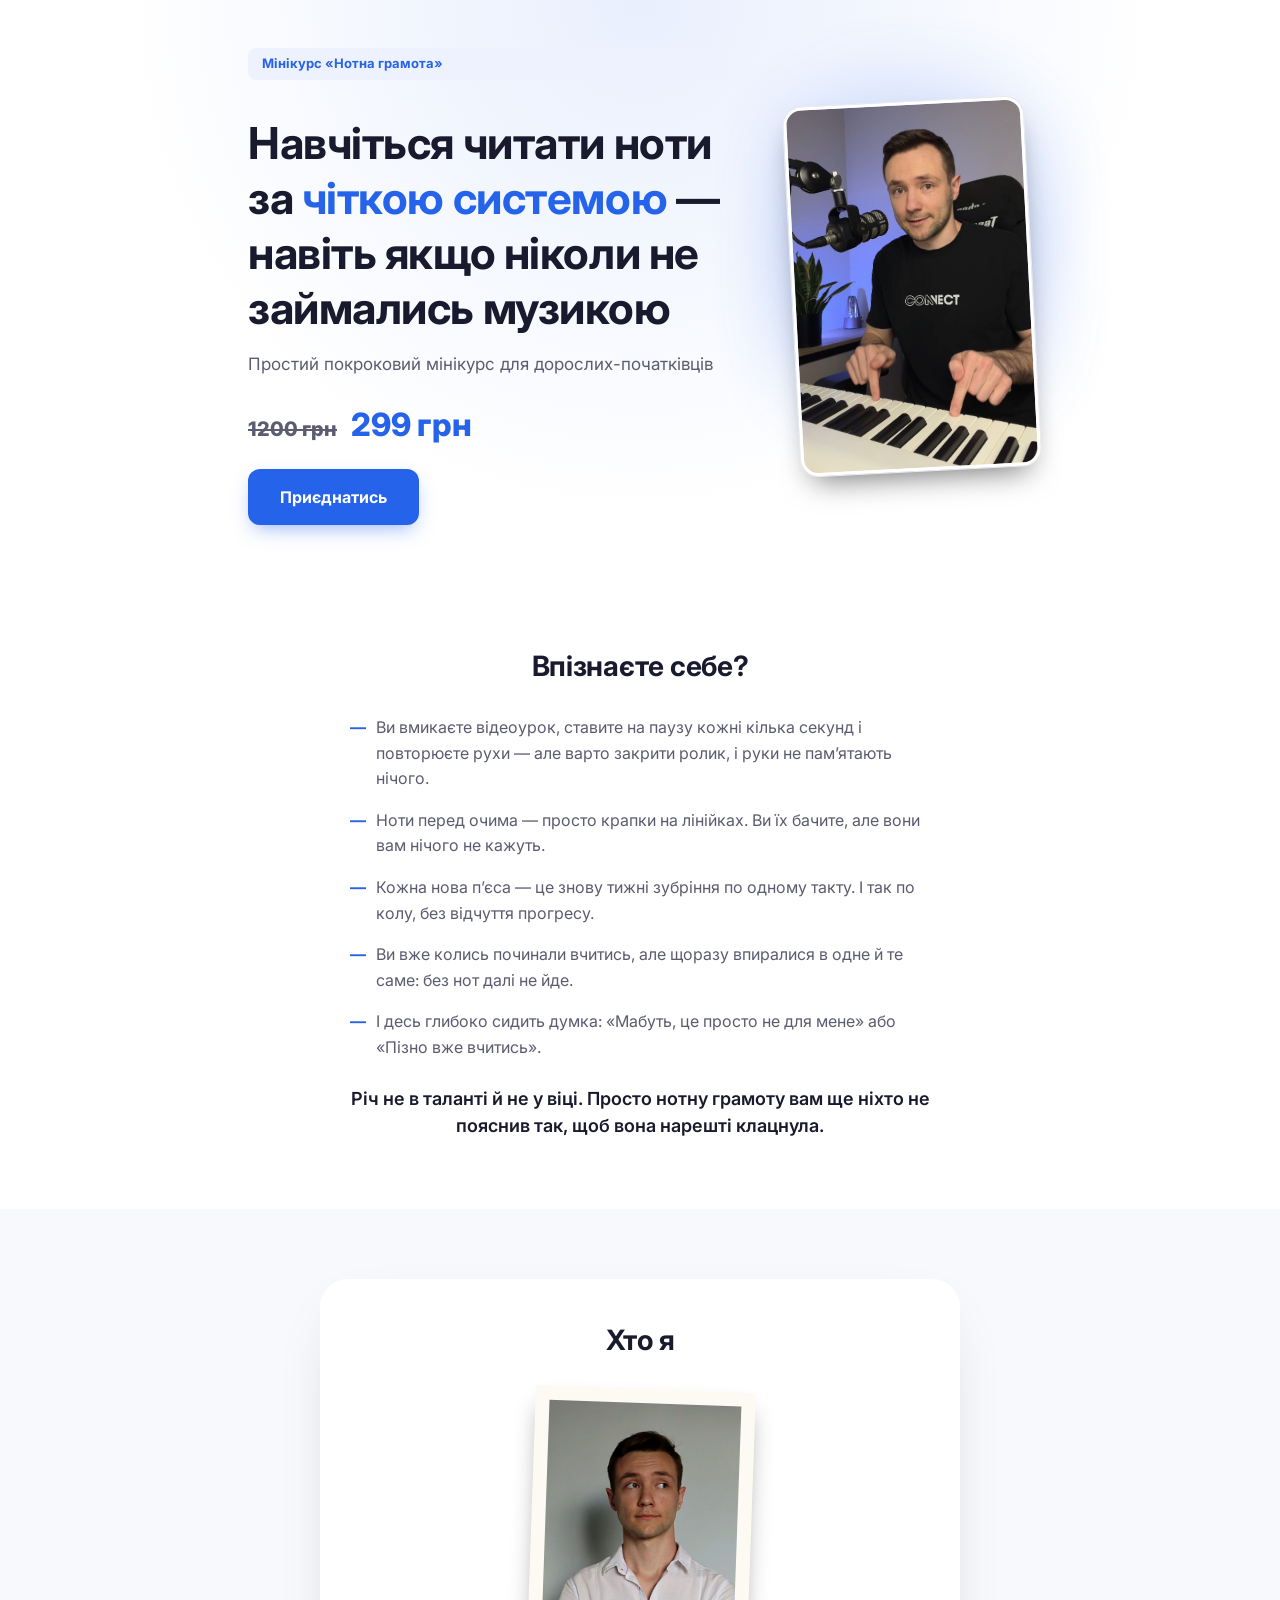
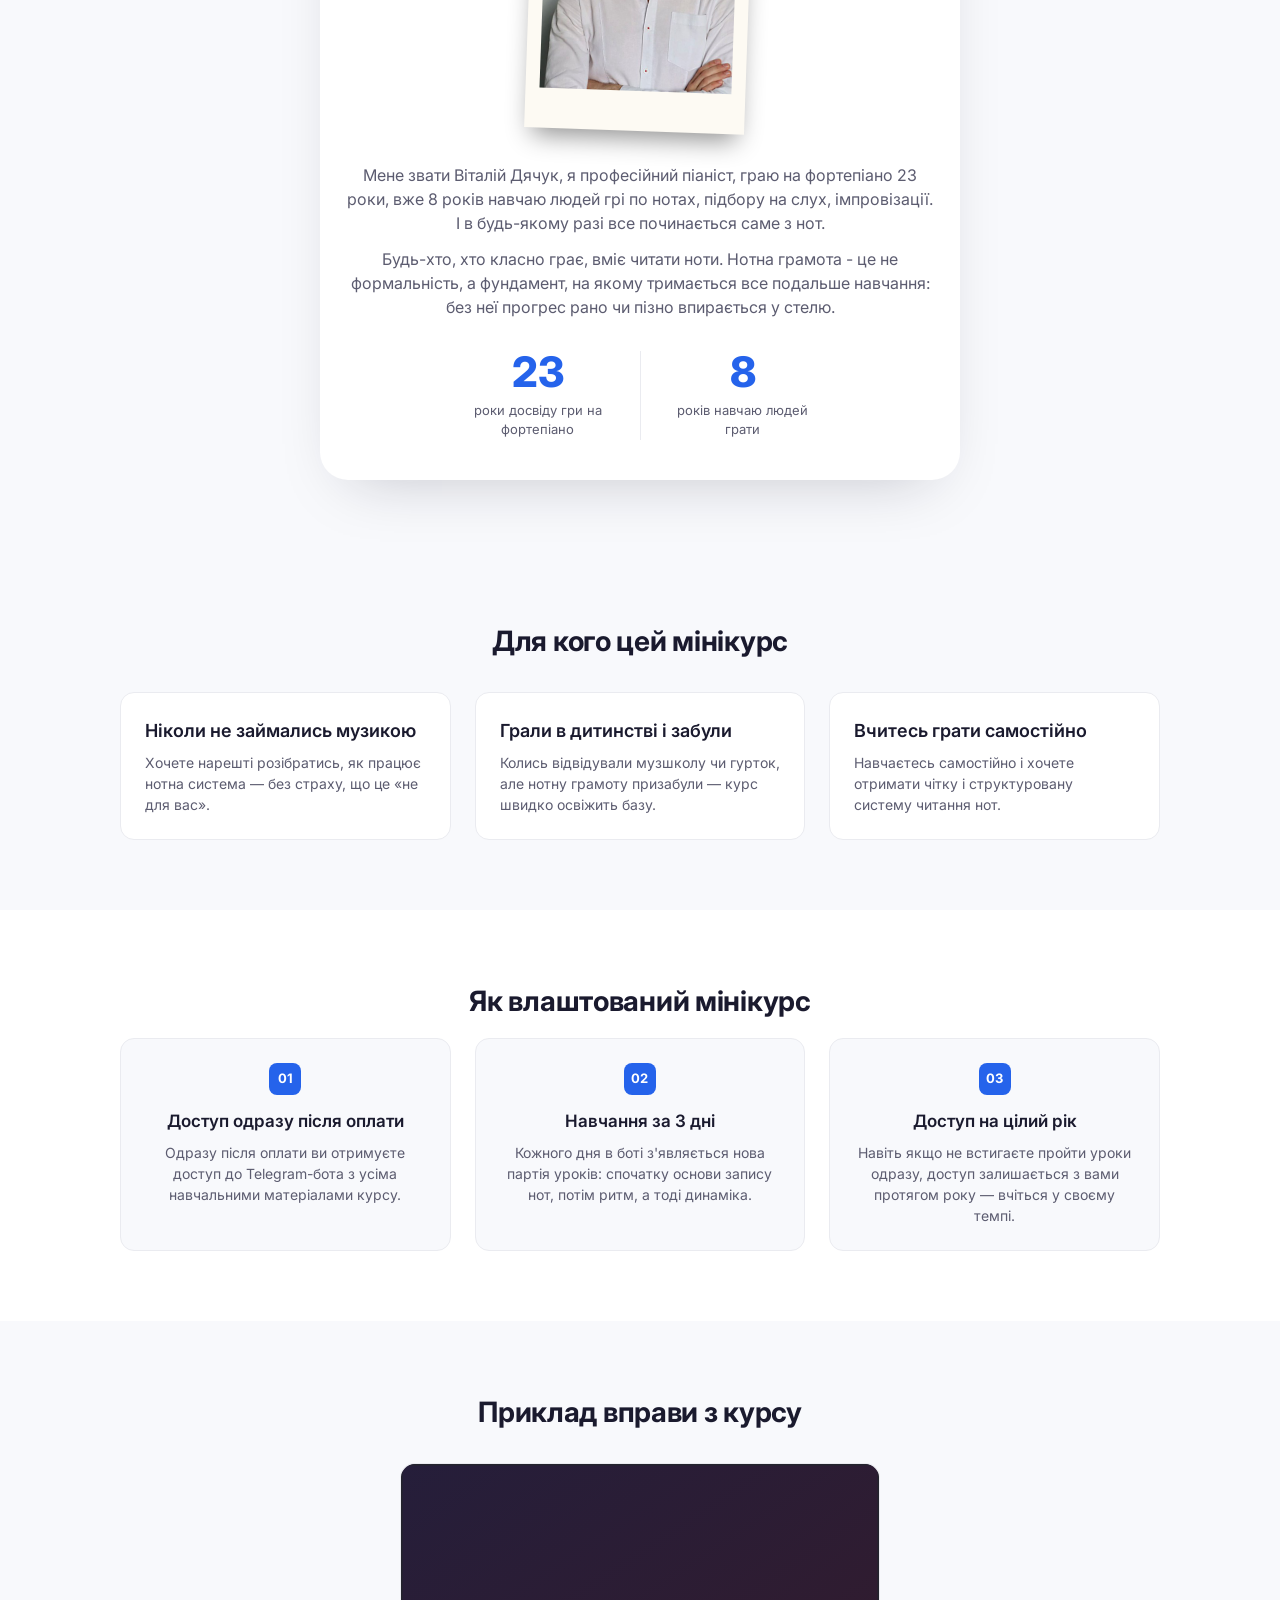
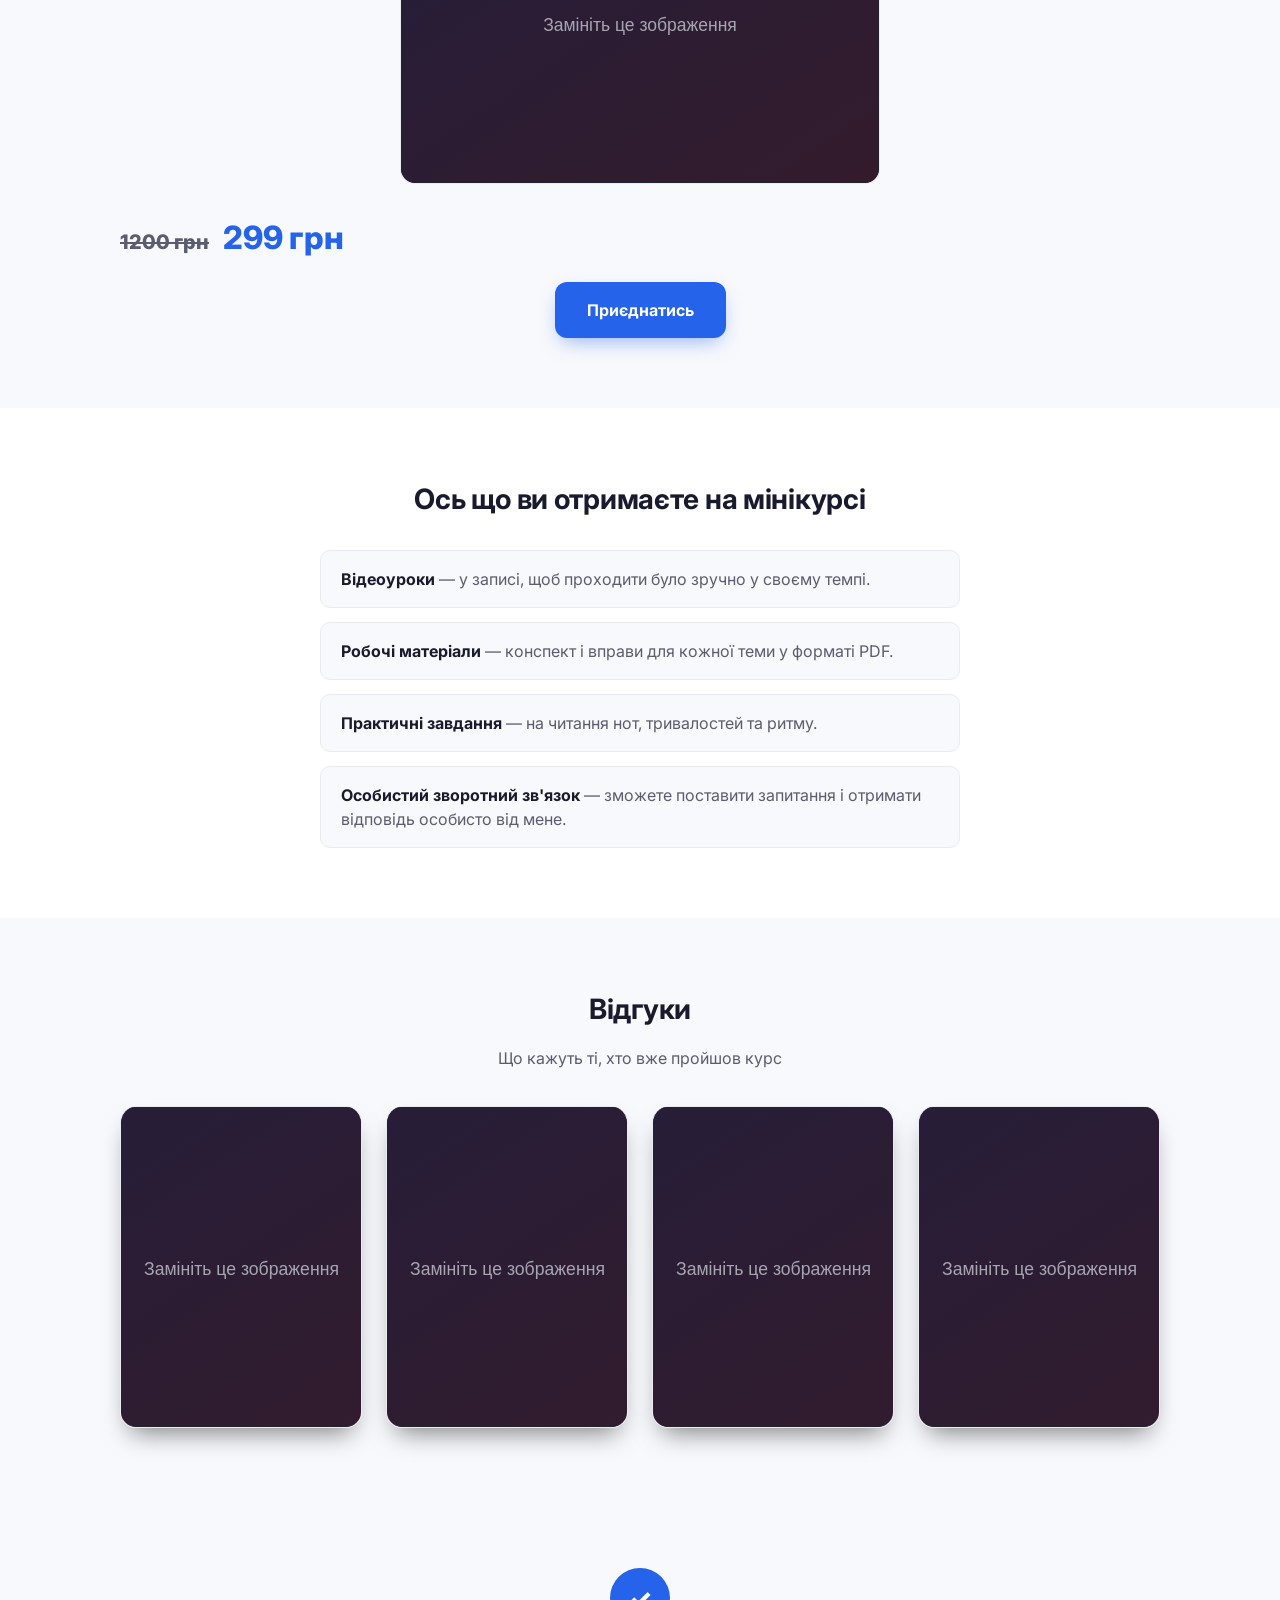
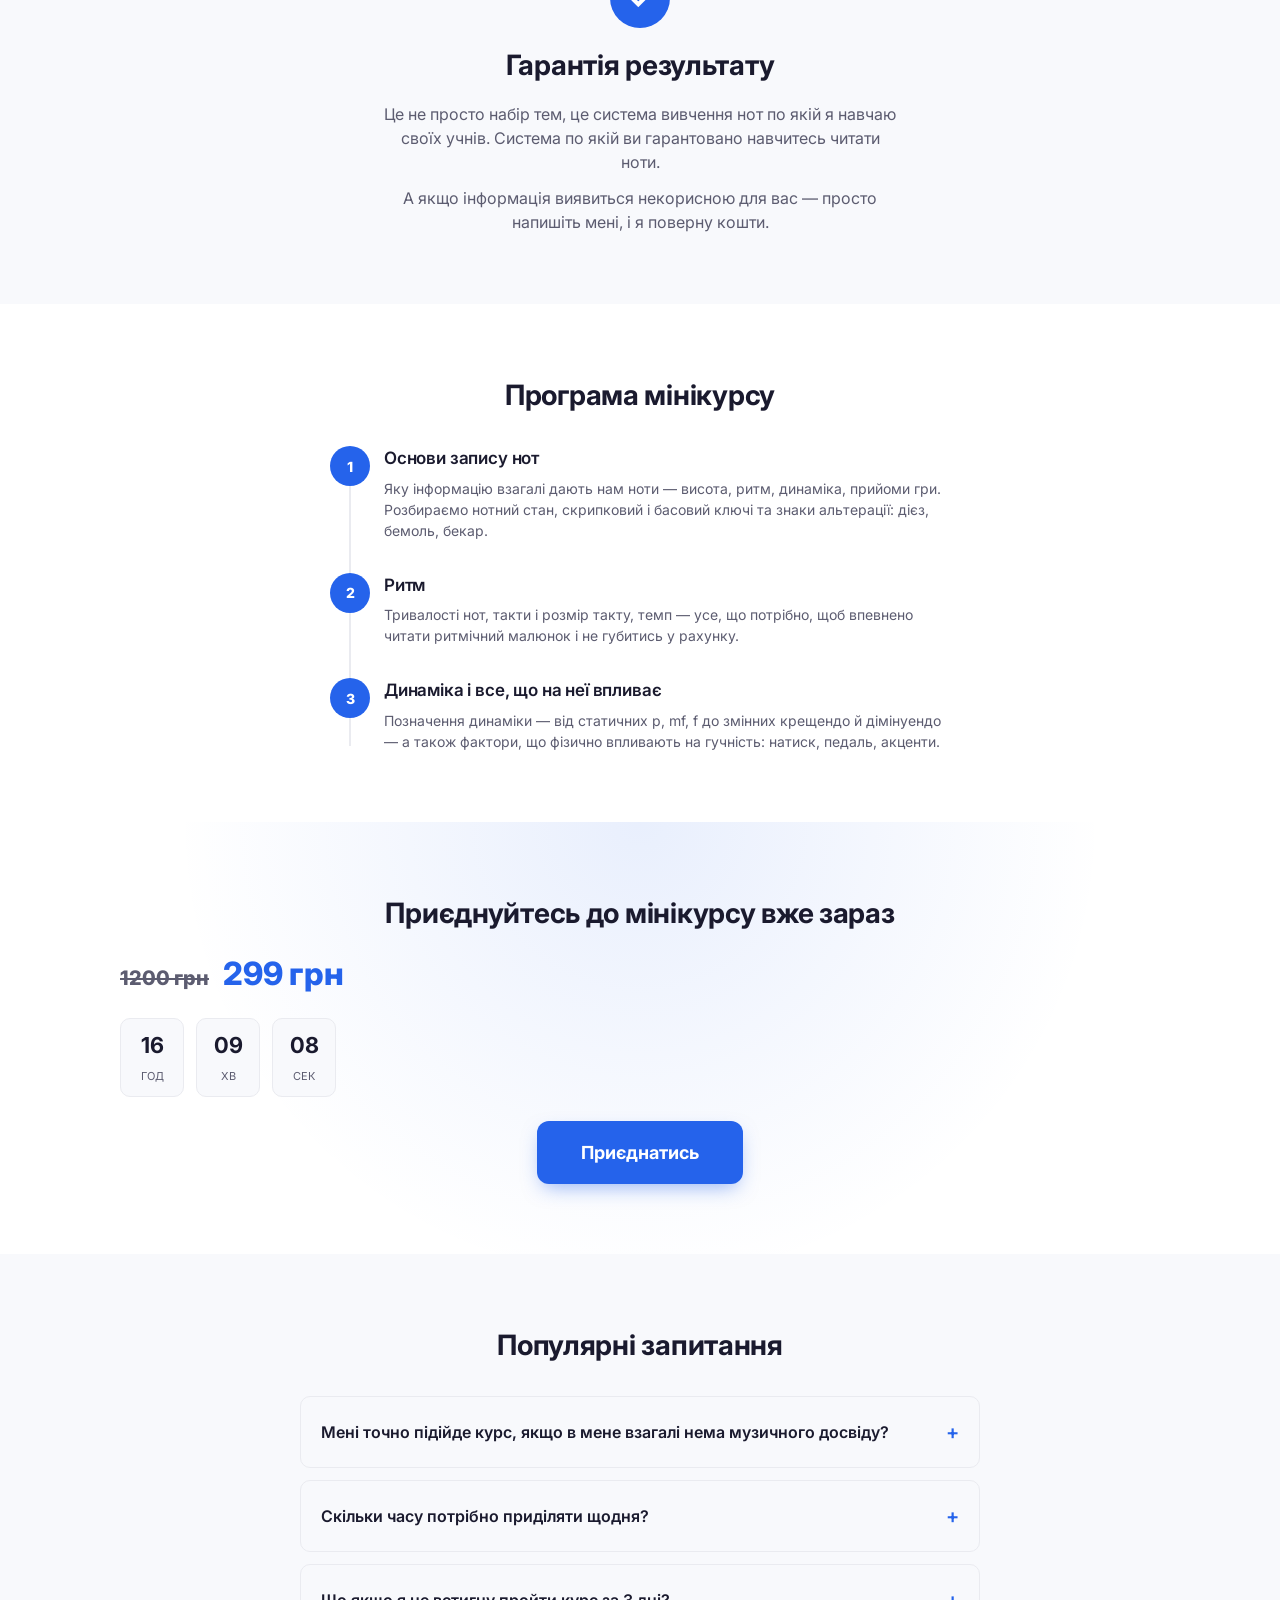
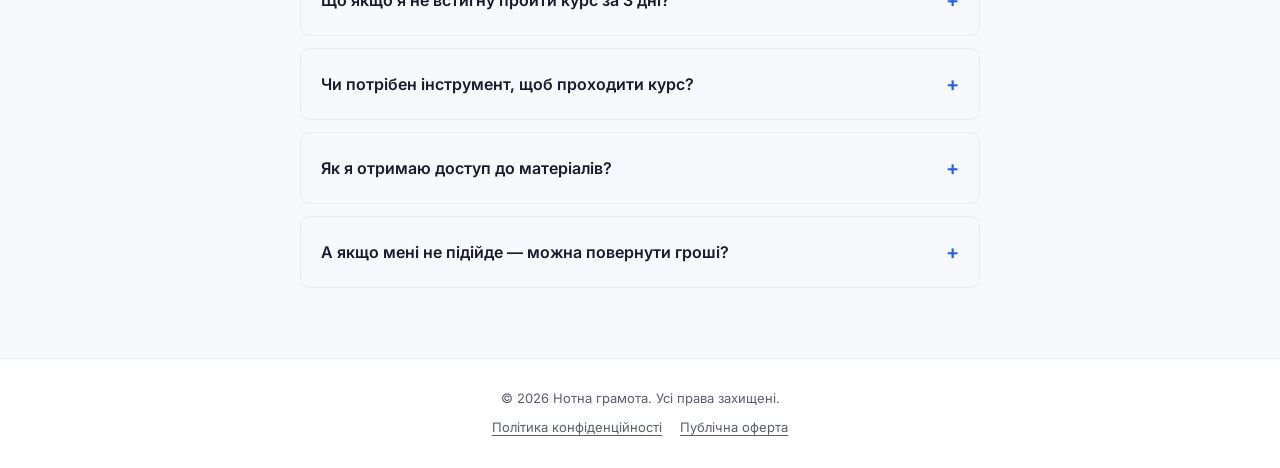
==== commit b2a51ff3: "Add emotional pain section before about block" ====
--- a/index.html
+++ b/index.html
@@ -61,6 +61,21 @@
   </div>
 </section>
 
+<!-- ===== БІЛЬ / ПРОБЛЕМА ===== -->
+<section class="section" id="pain">
+  <div class="container pain">
+    <h2 class="section__title">Впізнаєте себе?</h2>
+    <ul class="pain__list">
+      <li>Ви вмикаєте відеоурок, ставите на паузу кожні кілька секунд і повторюєте рухи — але варто закрити ролик, і руки не памʼятають нічого.</li>
+      <li>Ноти перед очима — просто крапки на лінійках. Ви їх бачите, але вони вам нічого не кажуть.</li>
+      <li>Кожна нова пʼєса — це знову тижні зубріння по одному такту. І так по колу, без відчуття прогресу.</li>
+      <li>Ви вже колись починали вчитись, але щоразу впиралися в одне й те саме: без нот далі не йде.</li>
+      <li>І десь глибоко сидить думка: «Мабуть, це просто не для мене» або «Пізно вже вчитись».</li>
+    </ul>
+    <p class="pain__bridge">Річ не в таланті й не у віці. Просто нотну грамоту вам ще ніхто не пояснив так, щоб вона нарешті клацнула.</p>
+  </div>
+</section>
+
 <!-- ===== ПРО АВТОРА / МАРАФОН ===== -->
 <section class="section section--alt" id="about">
   <div class="container about-mini">
--- a/css/style.css
+++ b/css/style.css
@@ -261,6 +261,45 @@
 /* ==========================================================================
    ПРО АВТОРА
    ========================================================================== */
+/* ==========================================================================
+   БІЛЬ / ПРОБЛЕМА
+   ========================================================================== */
+.pain {
+  max-width: 620px;
+  text-align: center;
+}
+
+.pain__list {
+  text-align: left;
+  margin: 28px 0 24px;
+  display: flex;
+  flex-direction: column;
+  gap: 16px;
+}
+
+.pain__list li {
+  position: relative;
+  padding-left: 26px;
+  color: var(--text-muted);
+  font-size: 16px;
+  line-height: 1.6;
+}
+
+.pain__list li::before {
+  content: "—";
+  position: absolute;
+  left: 0;
+  color: var(--accent);
+  font-weight: 700;
+}
+
+.pain__bridge {
+  font-size: 18px;
+  font-weight: 600;
+  color: var(--text);
+  line-height: 1.5;
+}
+
 .about-mini {
   text-align: center;
   max-width: 640px;
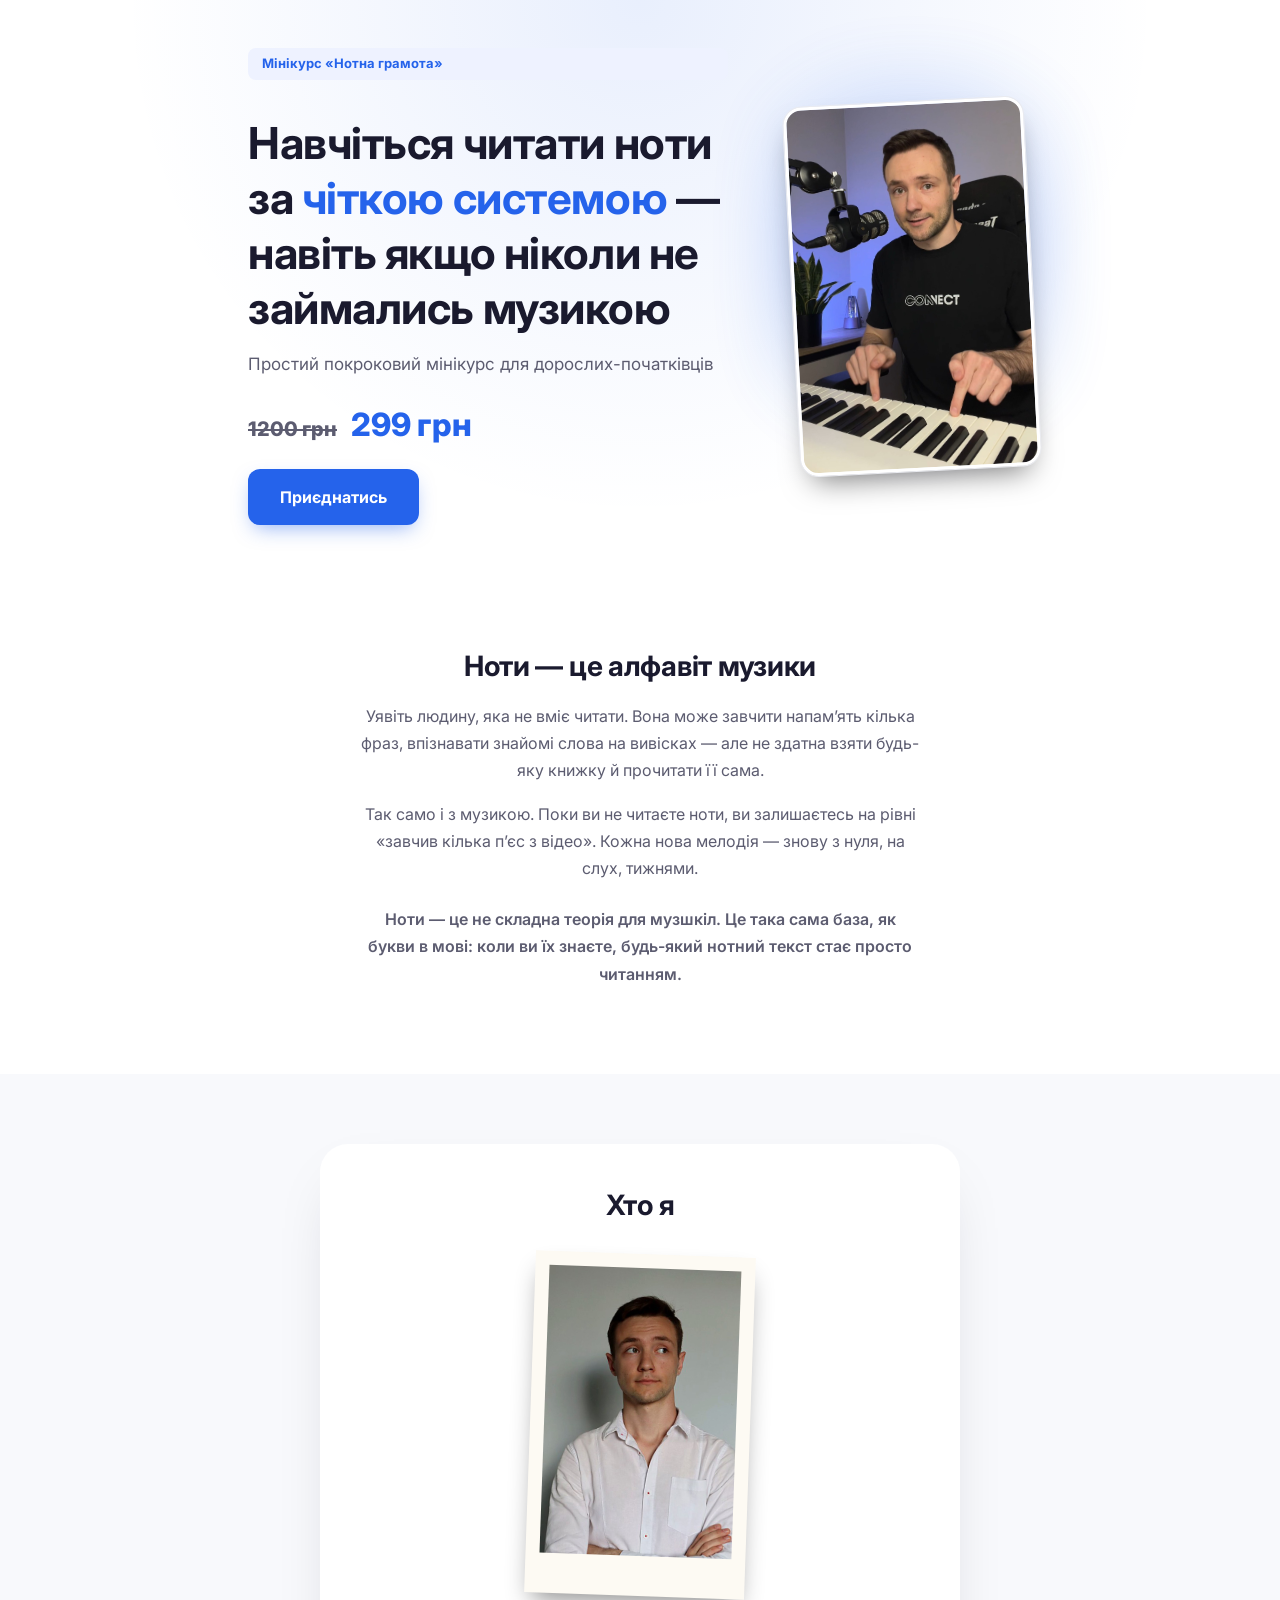
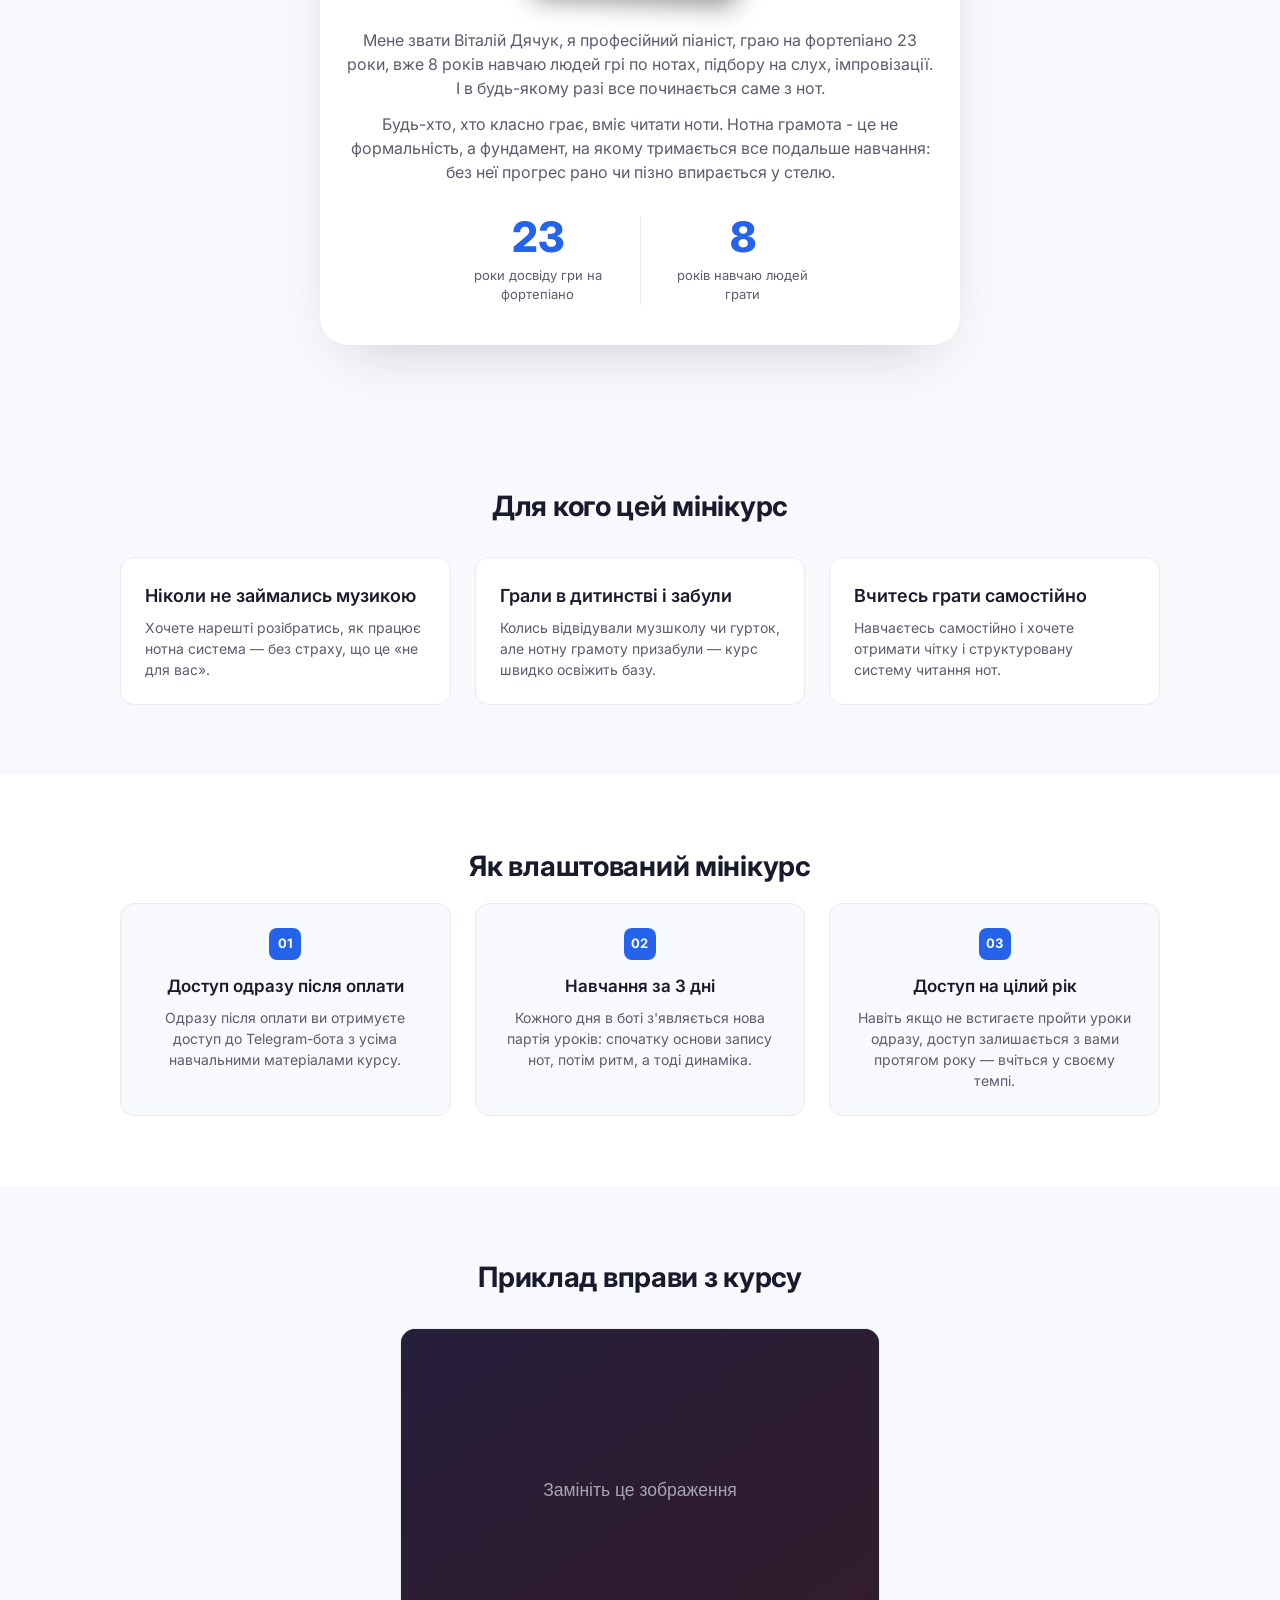
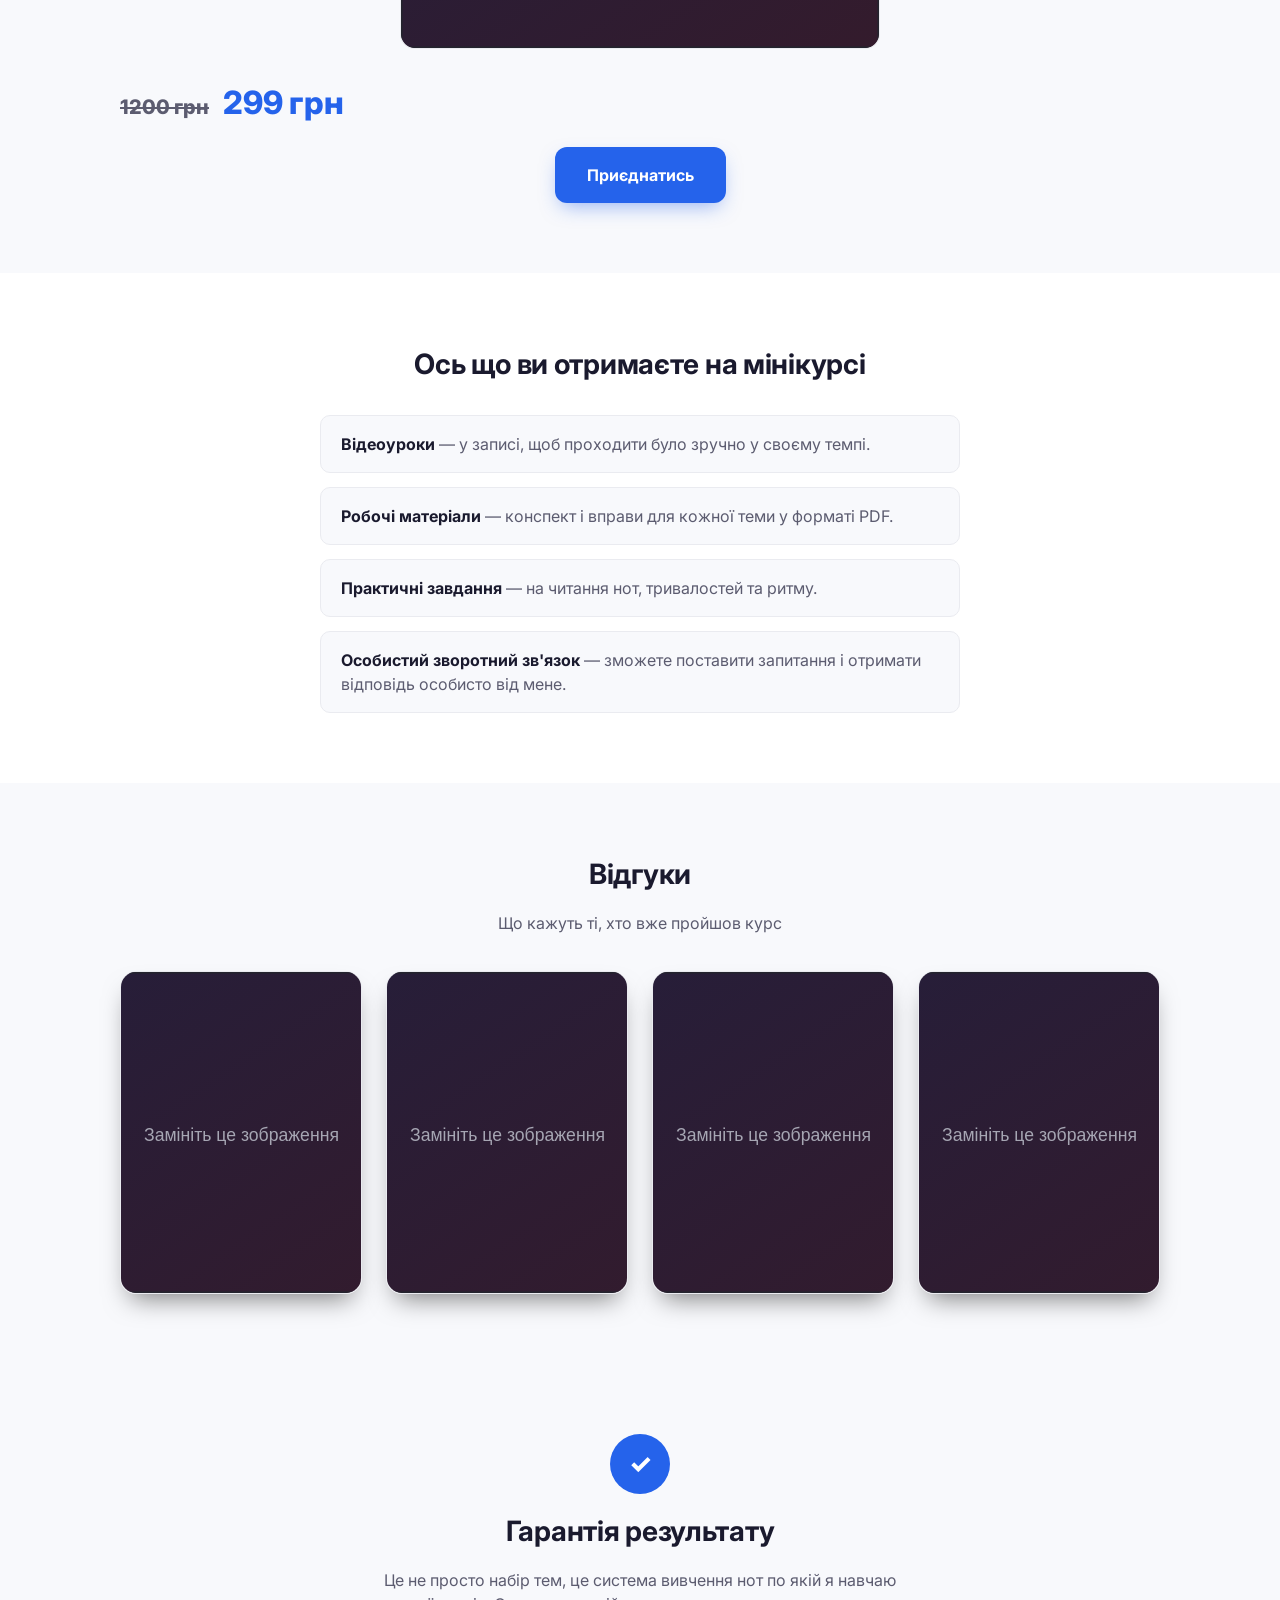
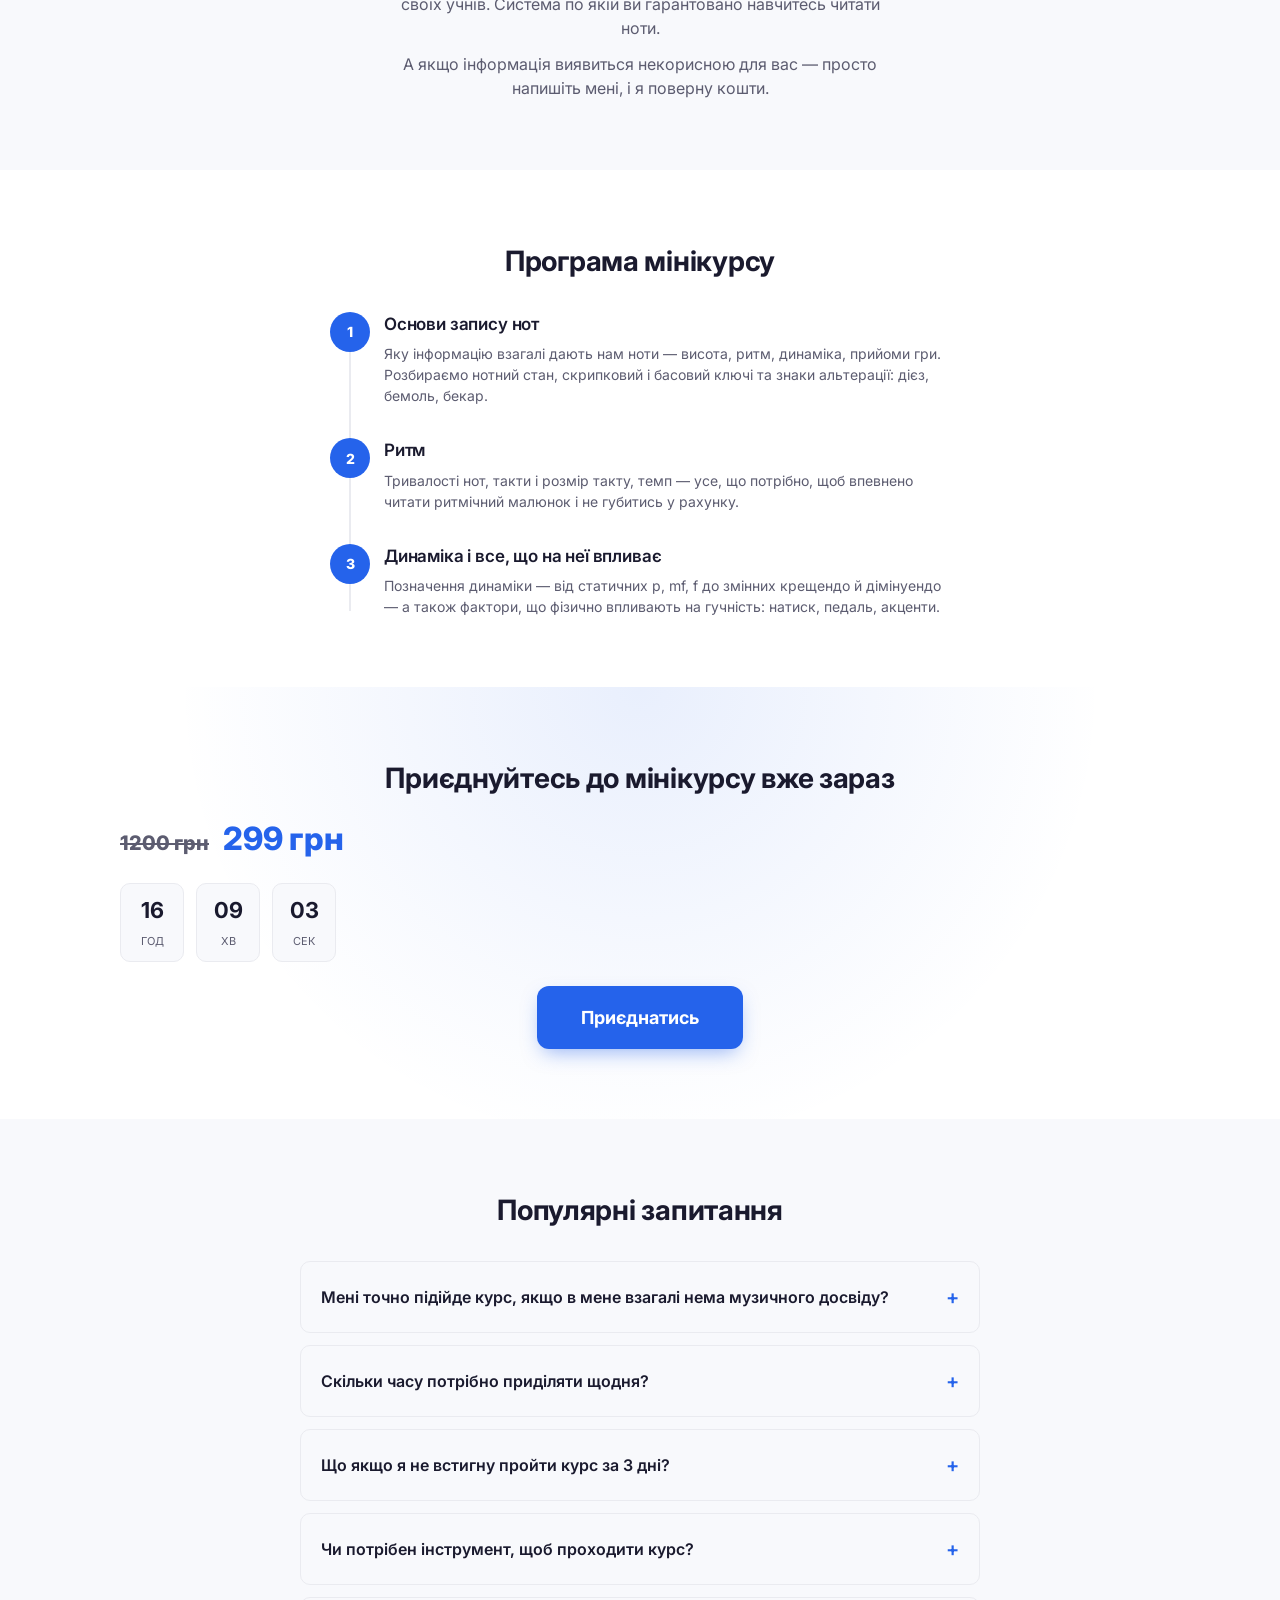
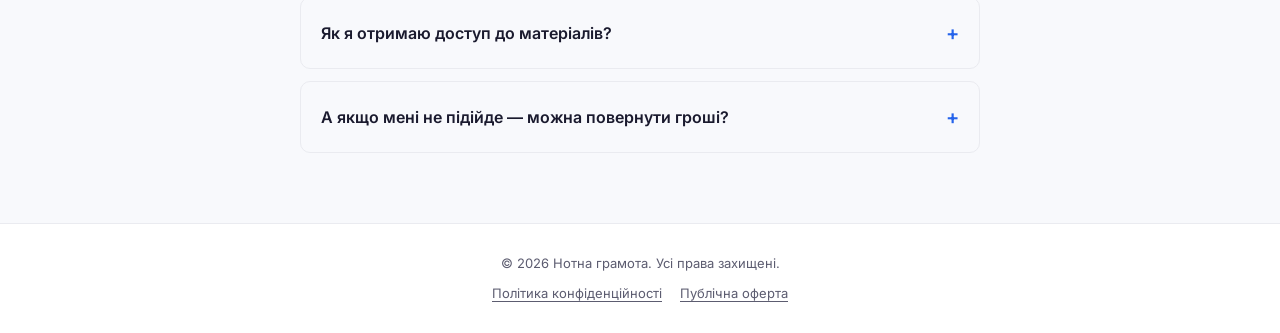
==== commit f4a8d2f2: "Reframe pain section around 'notes are the alphabet of music' analogy" ====
--- a/index.html
+++ b/index.html
@@ -64,15 +64,20 @@
 <!-- ===== БІЛЬ / ПРОБЛЕМА ===== -->
 <section class="section" id="pain">
   <div class="container pain">
-    <h2 class="section__title">Впізнаєте себе?</h2>
-    <ul class="pain__list">
-      <li>Ви вмикаєте відеоурок, ставите на паузу кожні кілька секунд і повторюєте рухи — але варто закрити ролик, і руки не памʼятають нічого.</li>
-      <li>Ноти перед очима — просто крапки на лінійках. Ви їх бачите, але вони вам нічого не кажуть.</li>
-      <li>Кожна нова пʼєса — це знову тижні зубріння по одному такту. І так по колу, без відчуття прогресу.</li>
-      <li>Ви вже колись починали вчитись, але щоразу впиралися в одне й те саме: без нот далі не йде.</li>
-      <li>І десь глибоко сидить думка: «Мабуть, це просто не для мене» або «Пізно вже вчитись».</li>
-    </ul>
-    <p class="pain__bridge">Річ не в таланті й не у віці. Просто нотну грамоту вам ще ніхто не пояснив так, щоб вона нарешті клацнула.</p>
+    <h2 class="section__title">Ноти — це алфавіт музики</h2>
+    <p>
+      Уявіть людину, яка не вміє читати. Вона може завчити напамʼять кілька фраз,
+      впізнавати знайомі слова на вивісках — але не здатна взяти будь-яку книжку
+      й прочитати її сама.
+    </p>
+    <p>
+      Так само і з музикою. Поки ви не читаєте ноти, ви залишаєтесь на рівні
+      «завчив кілька пʼєс з відео». Кожна нова мелодія — знову з нуля, на слух, тижнями.
+    </p>
+    <p class="pain__bridge">
+      Ноти — це не складна теорія для музшкіл. Це така сама база, як букви в мові:
+      коли ви їх знаєте, будь-який нотний текст стає просто читанням.
+    </p>
   </div>
 </section>
 
--- a/css/style.css
+++ b/css/style.css
@@ -265,39 +265,23 @@
    БІЛЬ / ПРОБЛЕМА
    ========================================================================== */
 .pain {
-  max-width: 620px;
-  text-align: center;
-}
-
-.pain__list {
-  text-align: left;
-  margin: 28px 0 24px;
-  display: flex;
-  flex-direction: column;
-  gap: 16px;
-}
-
-.pain__list li {
-  position: relative;
-  padding-left: 26px;
+  max-width: 600px;
+  text-align: center;
+}
+
+.pain p {
   color: var(--text-muted);
   font-size: 16px;
-  line-height: 1.6;
-}
-
-.pain__list li::before {
-  content: "—";
-  position: absolute;
-  left: 0;
-  color: var(--accent);
-  font-weight: 700;
+  line-height: 1.7;
+  margin-bottom: 16px;
 }
 
 .pain__bridge {
   font-size: 18px;
   font-weight: 600;
   color: var(--text);
-  line-height: 1.5;
+  line-height: 1.55;
+  margin-top: 24px;
 }
 
 .about-mini {
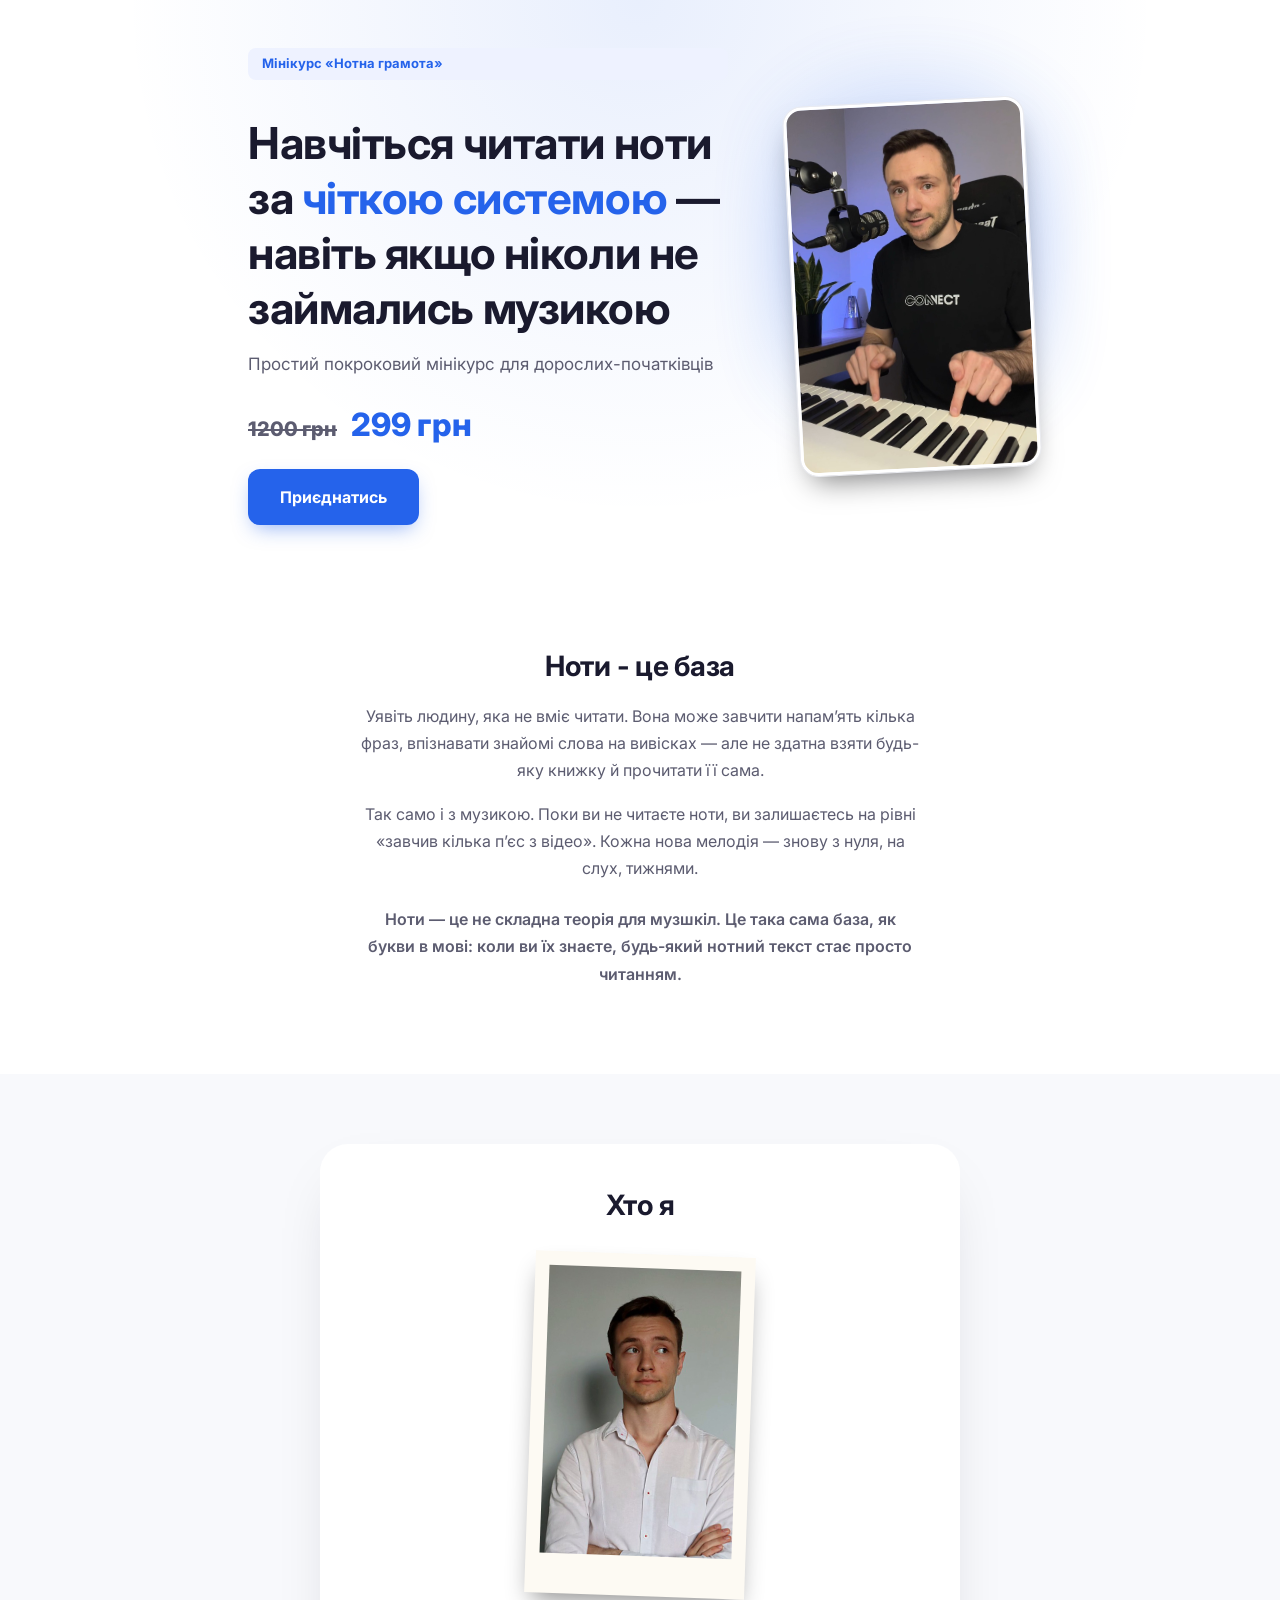
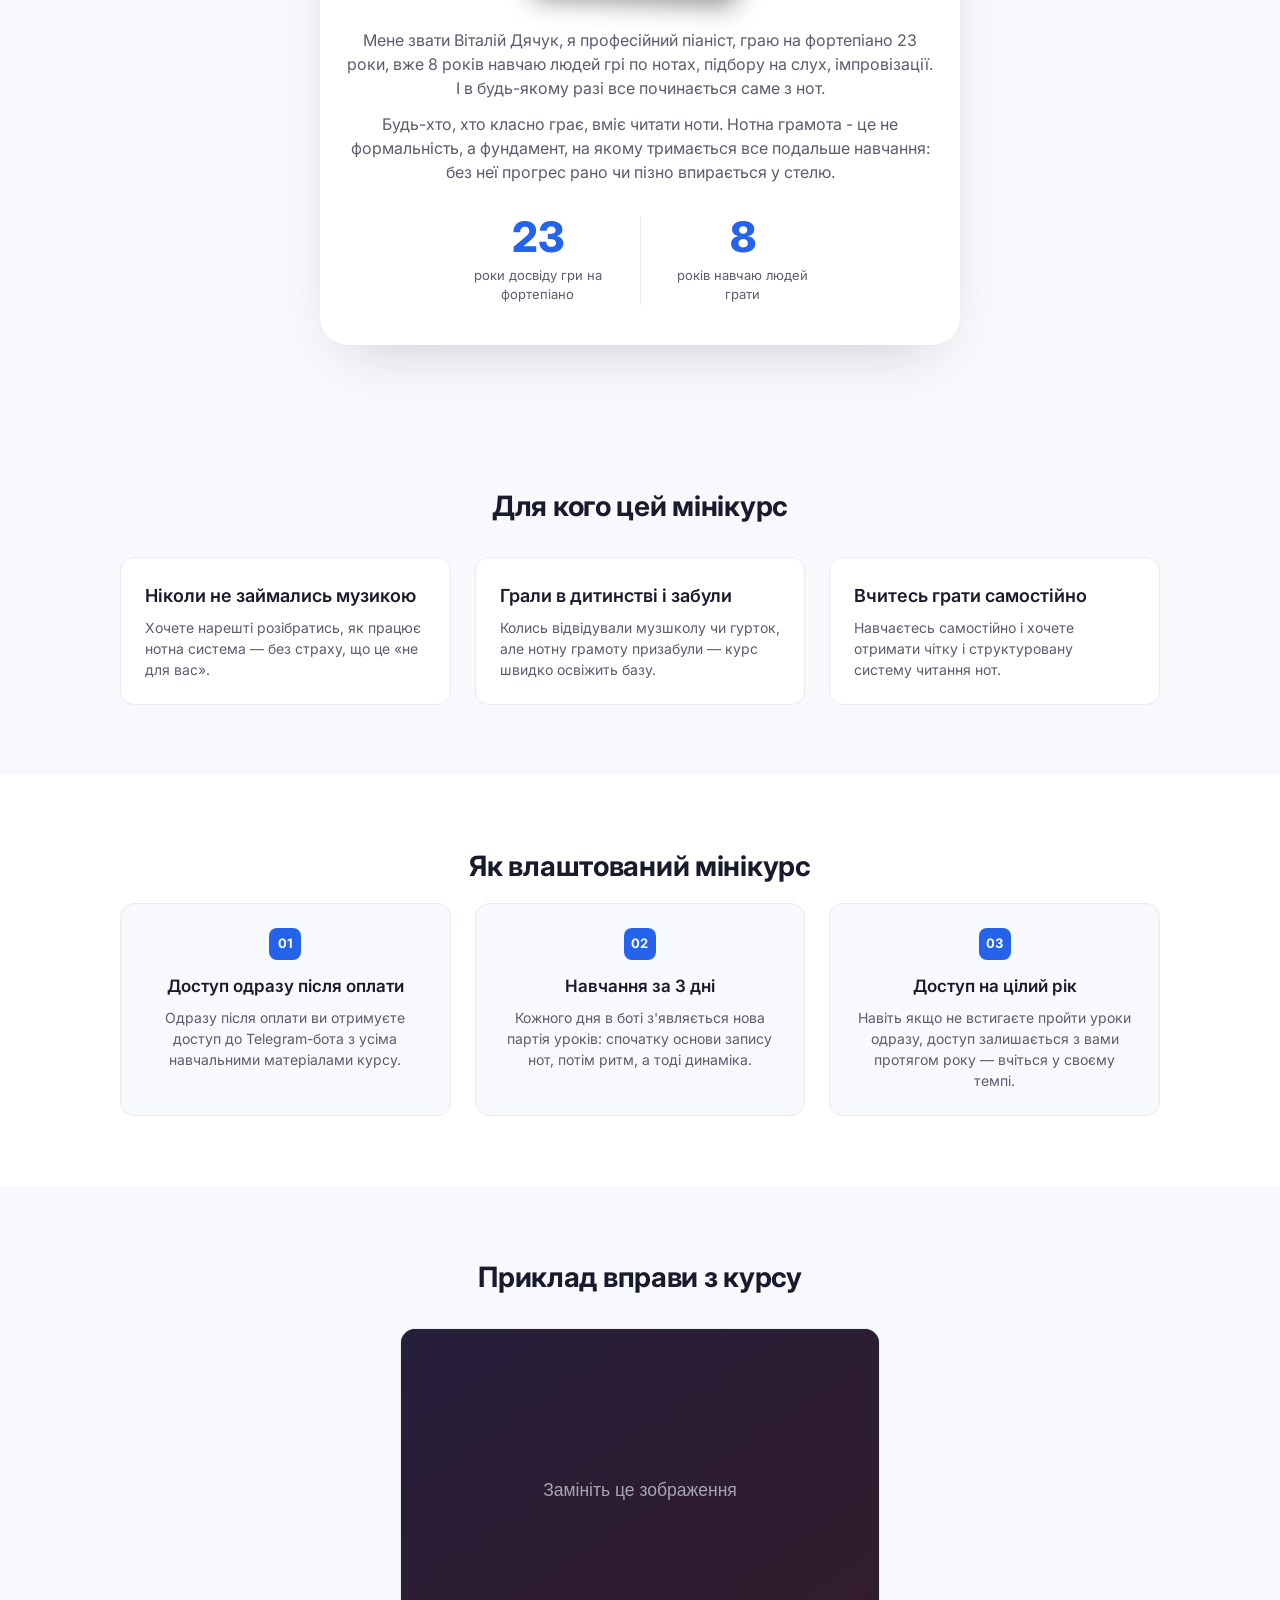
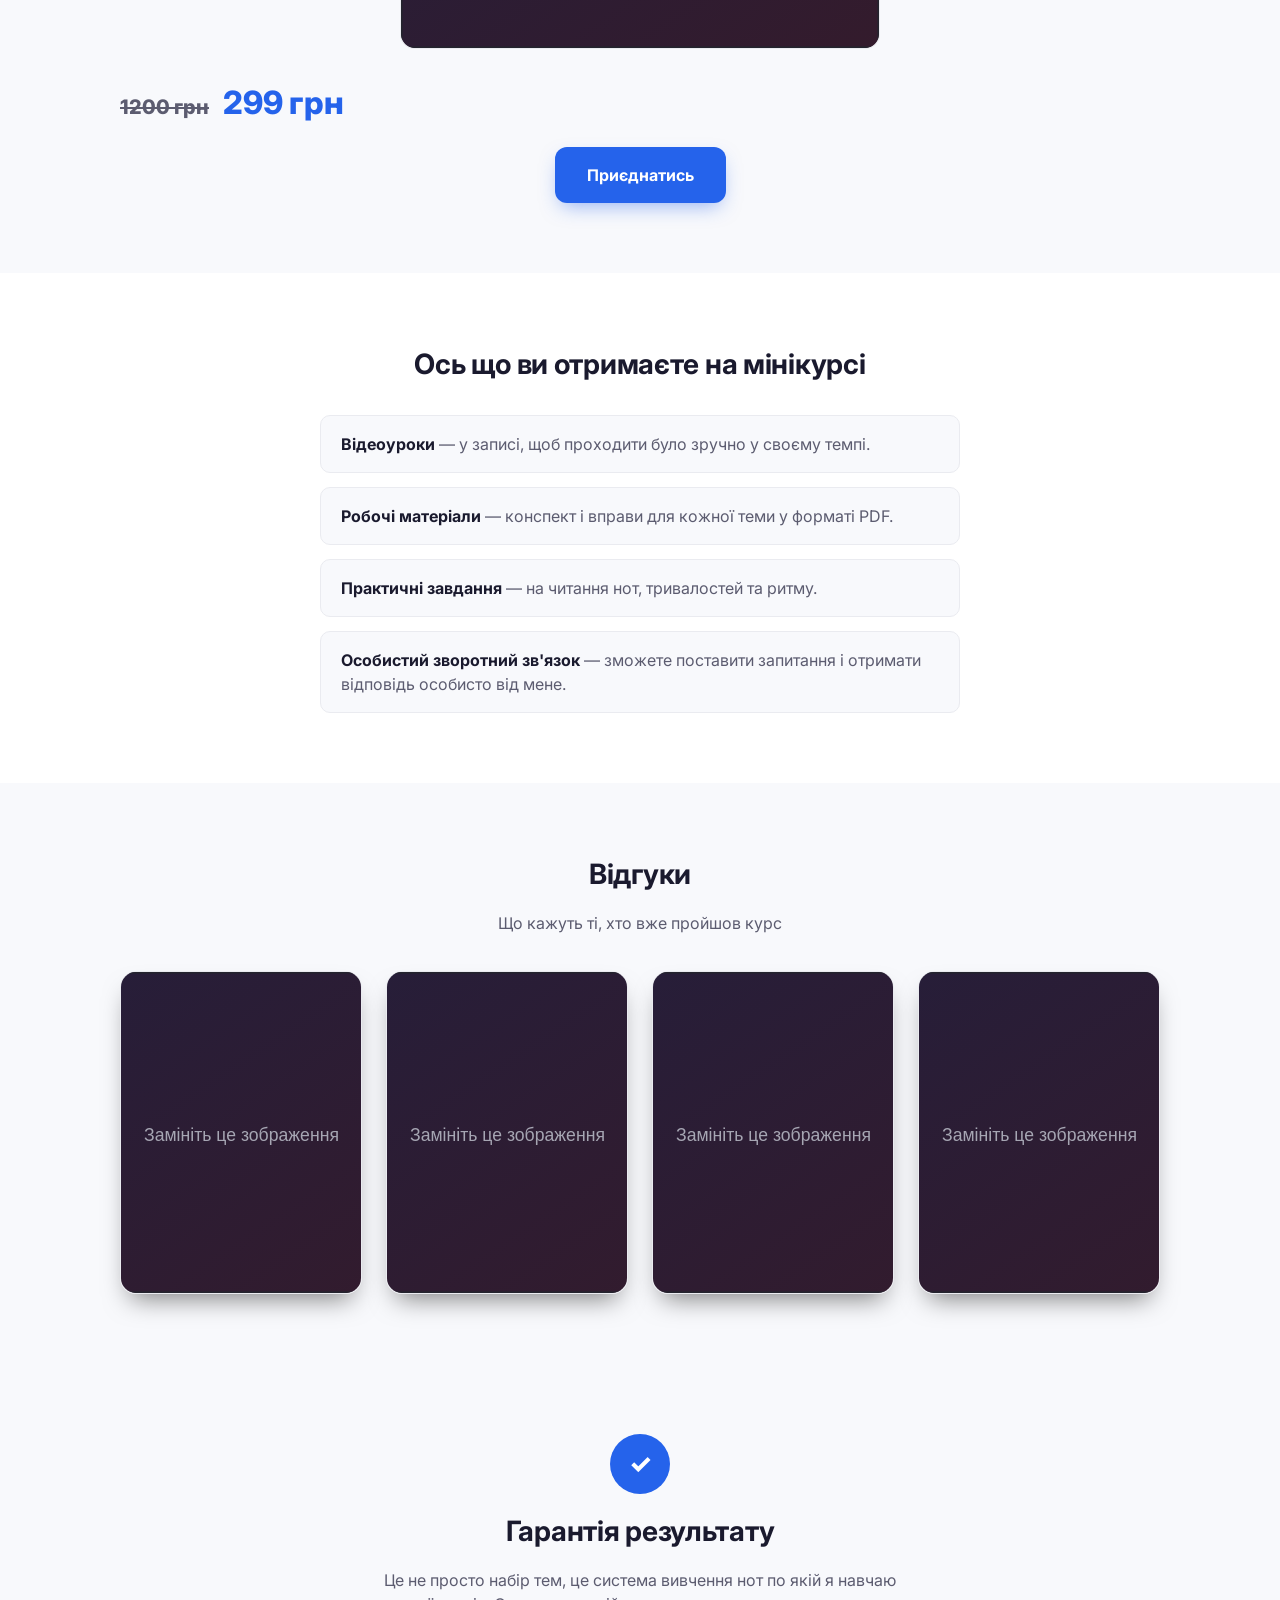
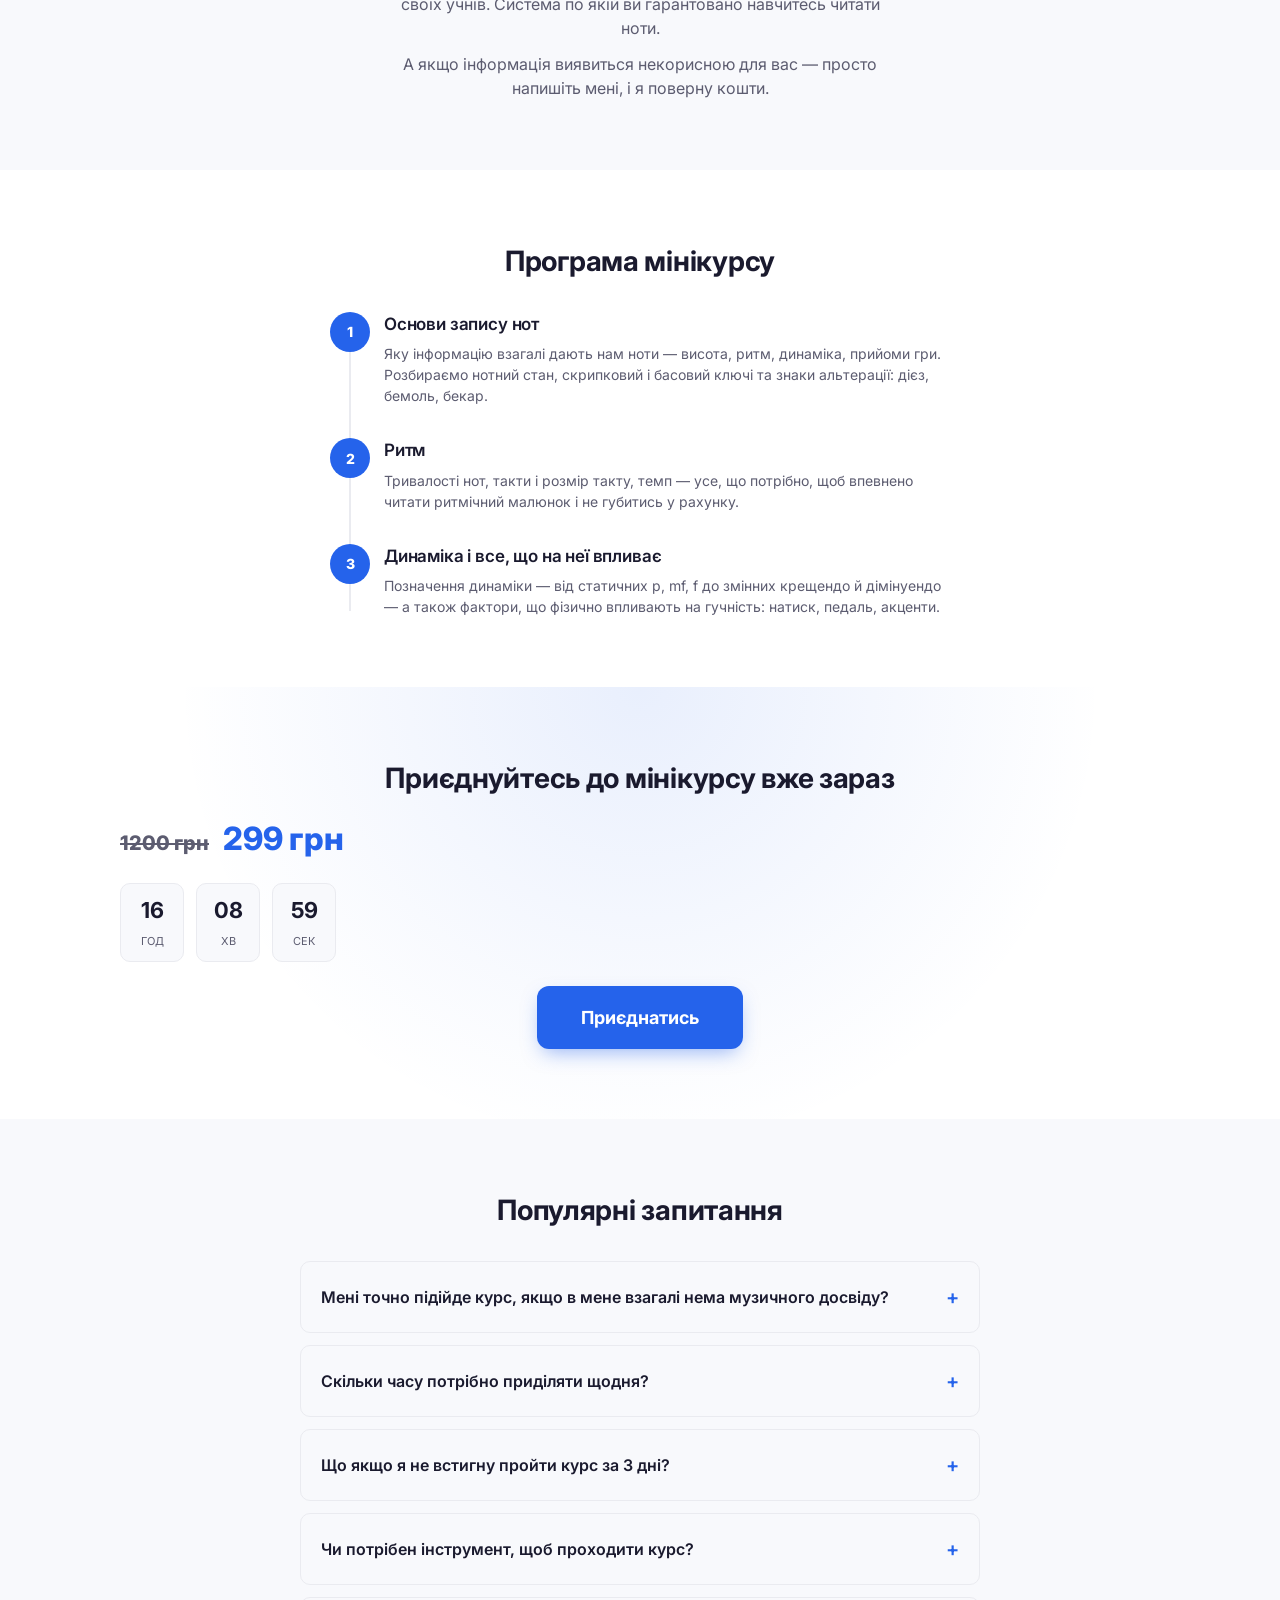
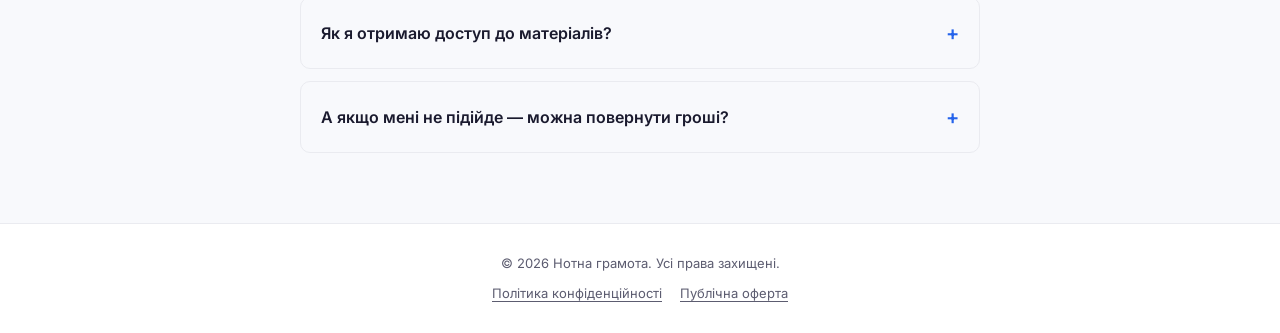
==== commit 7da6c5f3: "Shorten pain section heading to 'Ноти - це база' Co-Authored-By: Claude Sonnet 5 <noreply@anthropic." ====
--- a/index.html
+++ b/index.html
@@ -64,7 +64,7 @@
 <!-- ===== БІЛЬ / ПРОБЛЕМА ===== -->
 <section class="section" id="pain">
   <div class="container pain">
-    <h2 class="section__title">Ноти — це алфавіт музики</h2>
+    <h2 class="section__title">Ноти - це база</h2>
     <p>
       Уявіть людину, яка не вміє читати. Вона може завчити напамʼять кілька фраз,
       впізнавати знайомі слова на вивісках — але не здатна взяти будь-яку книжку
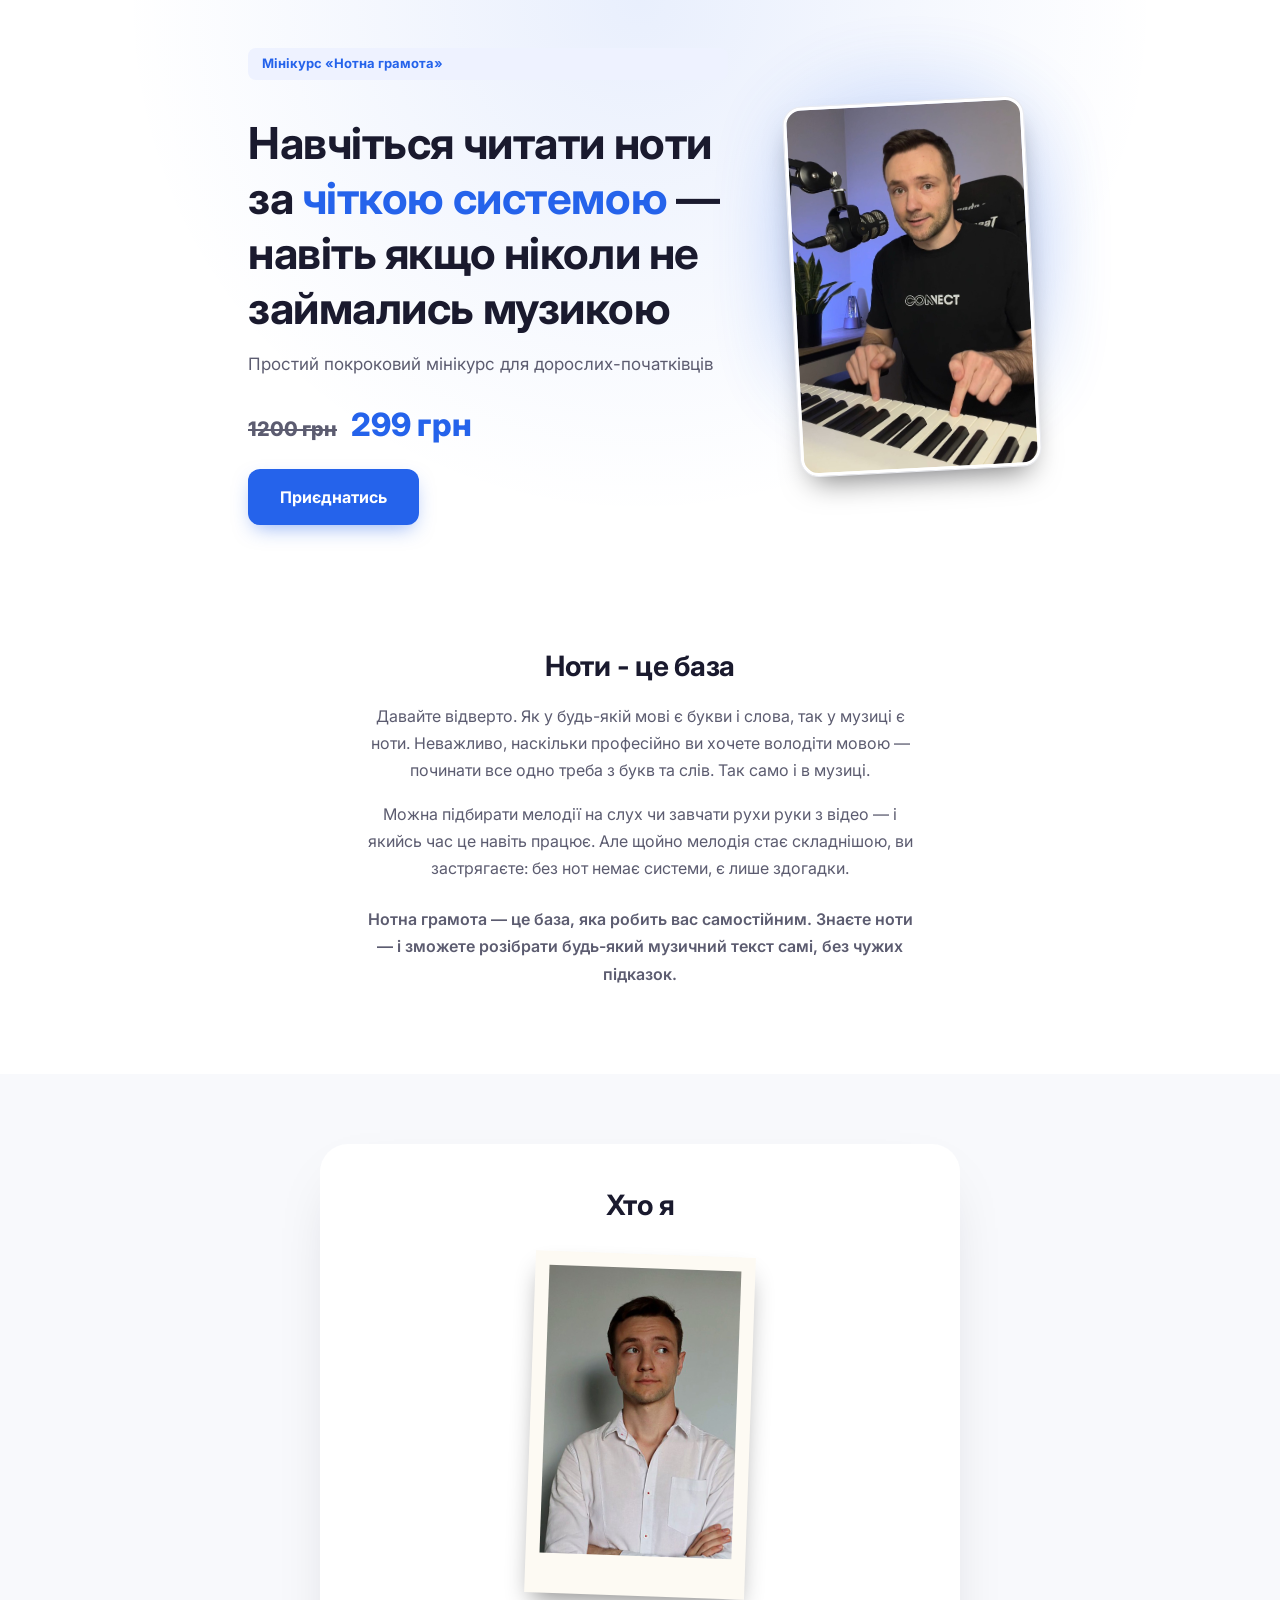
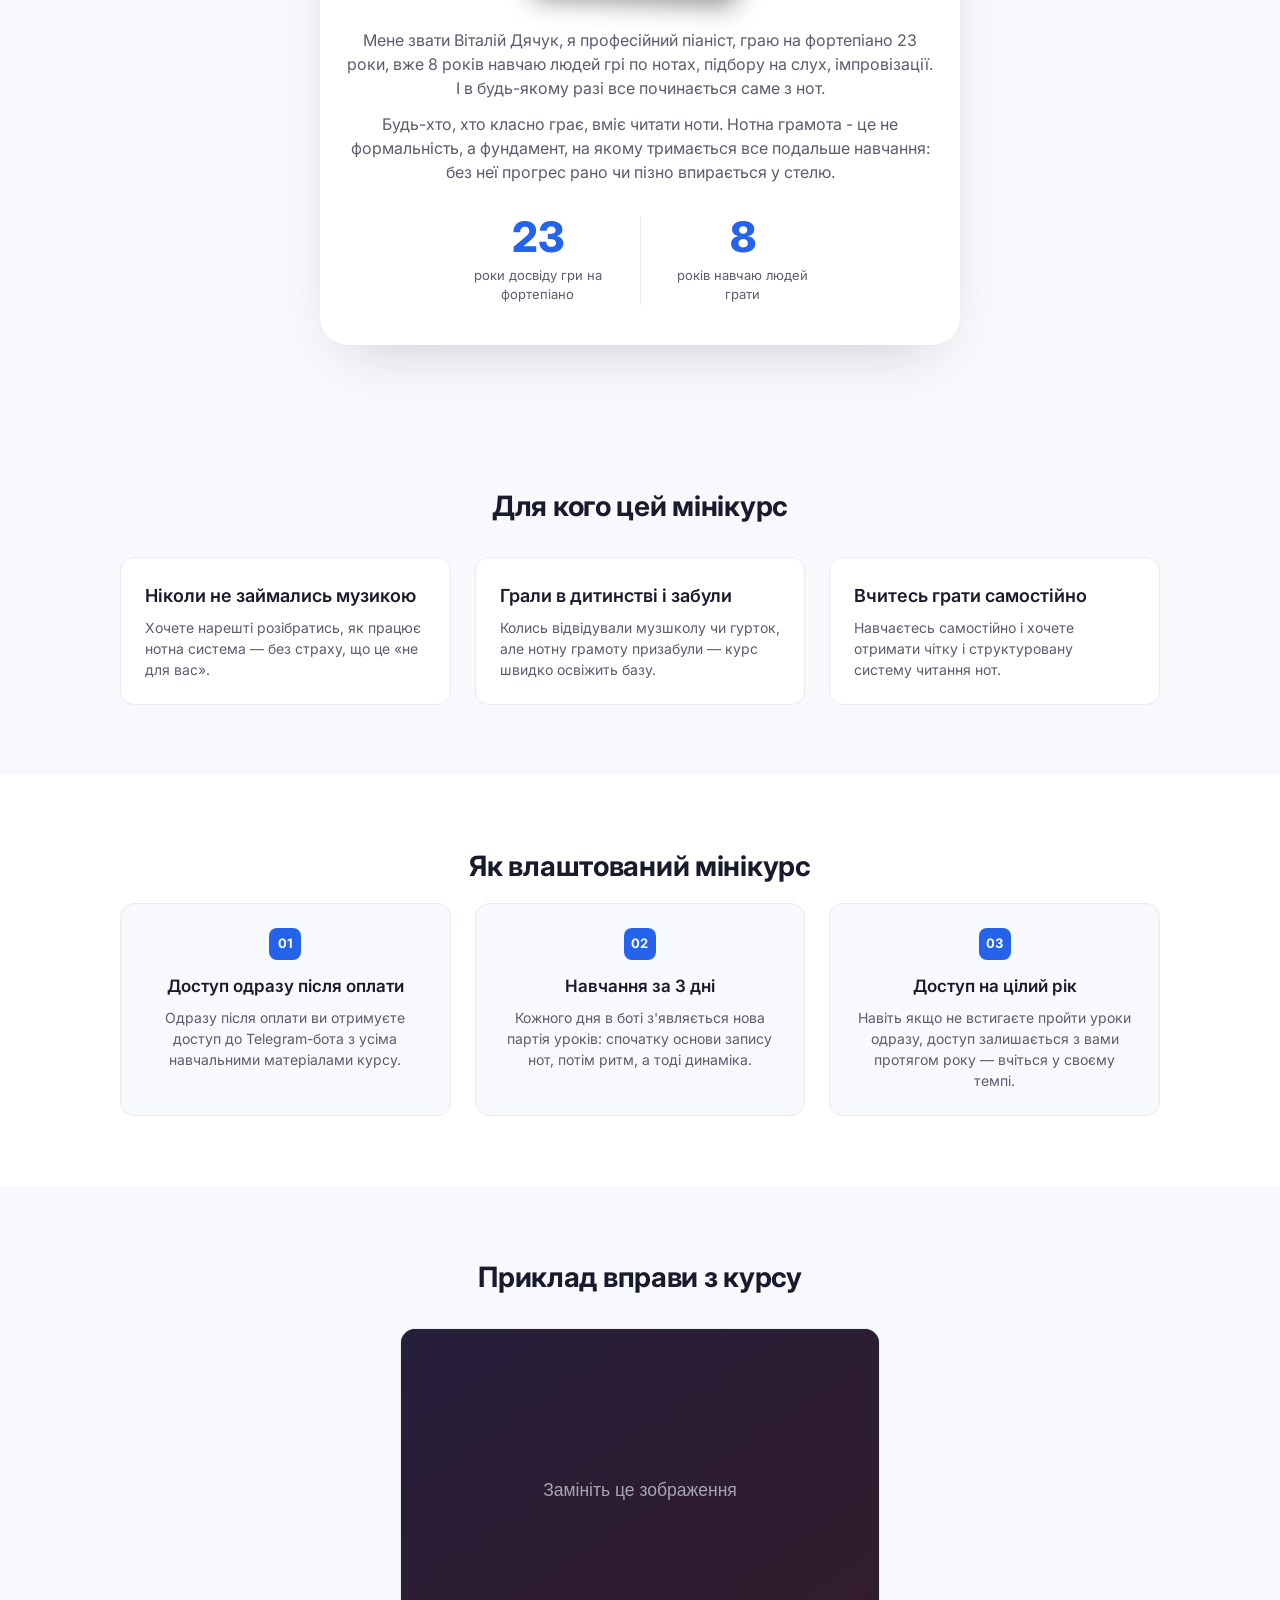
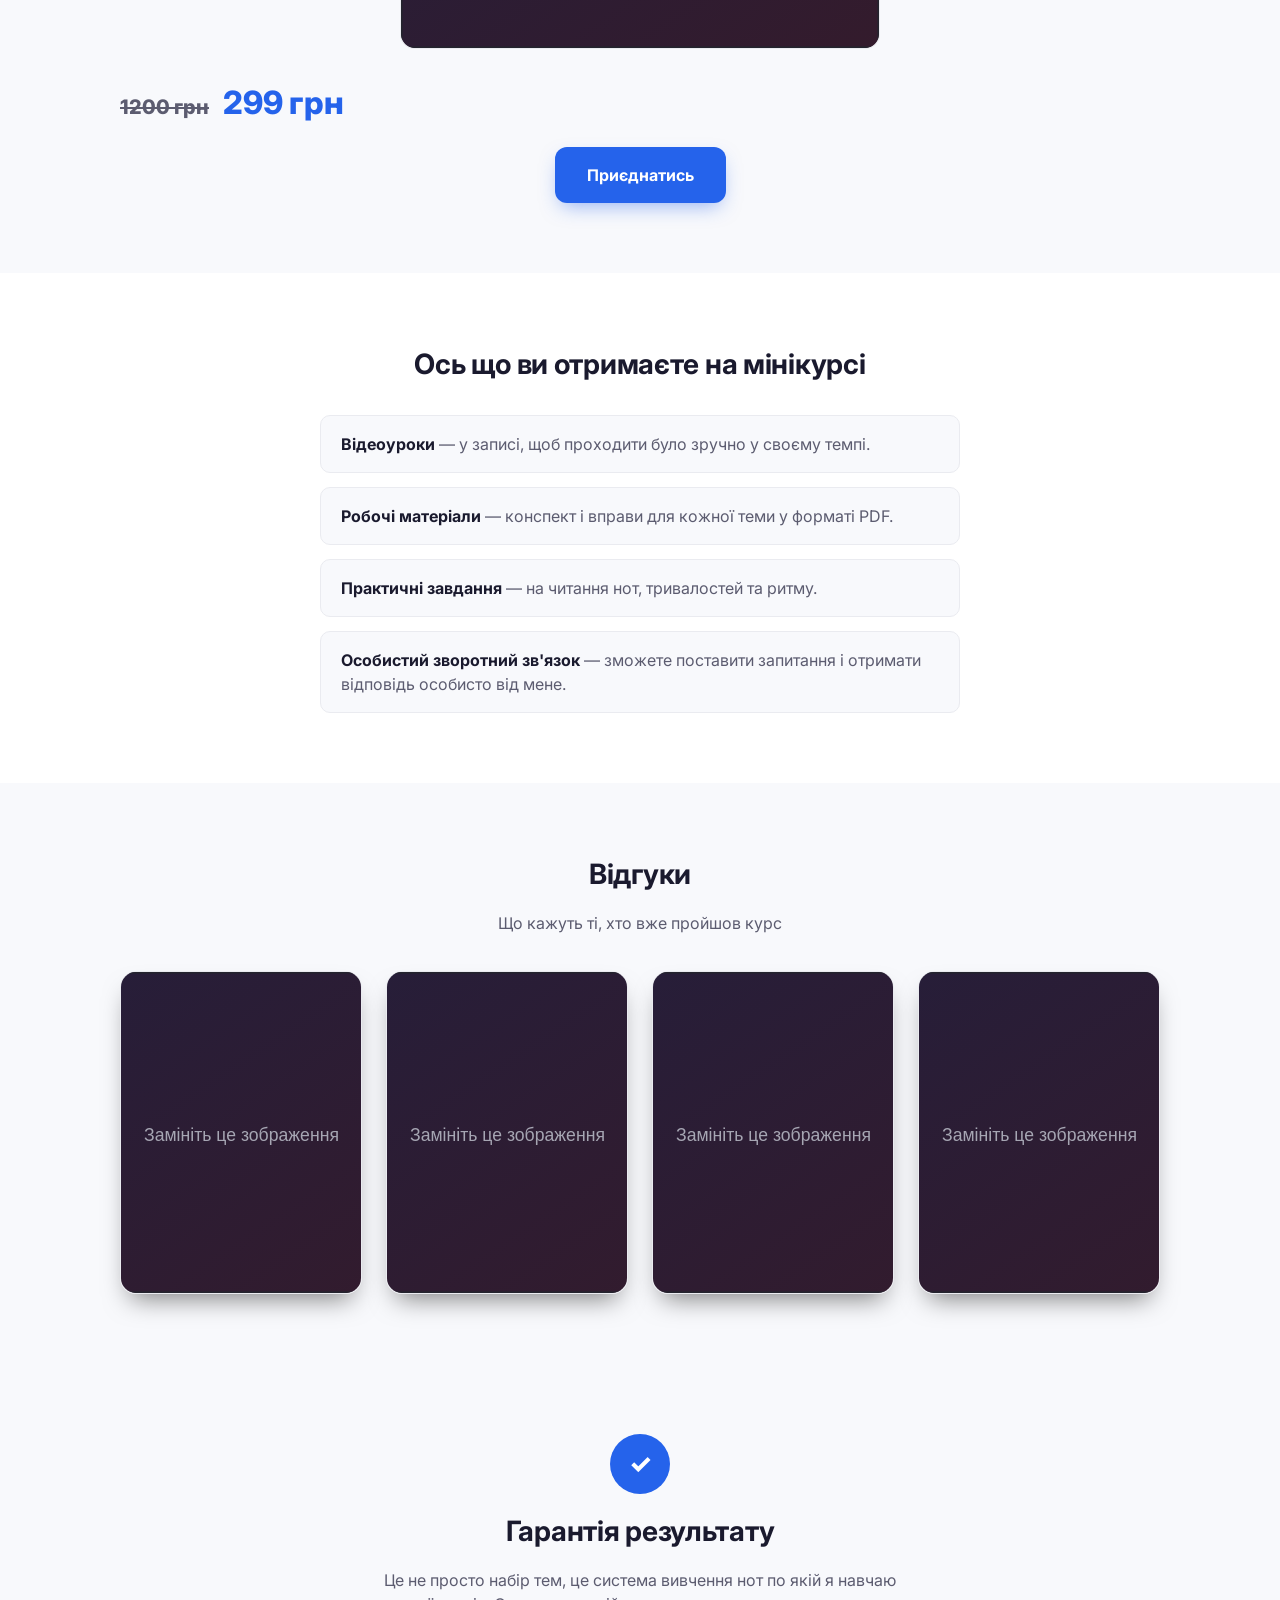
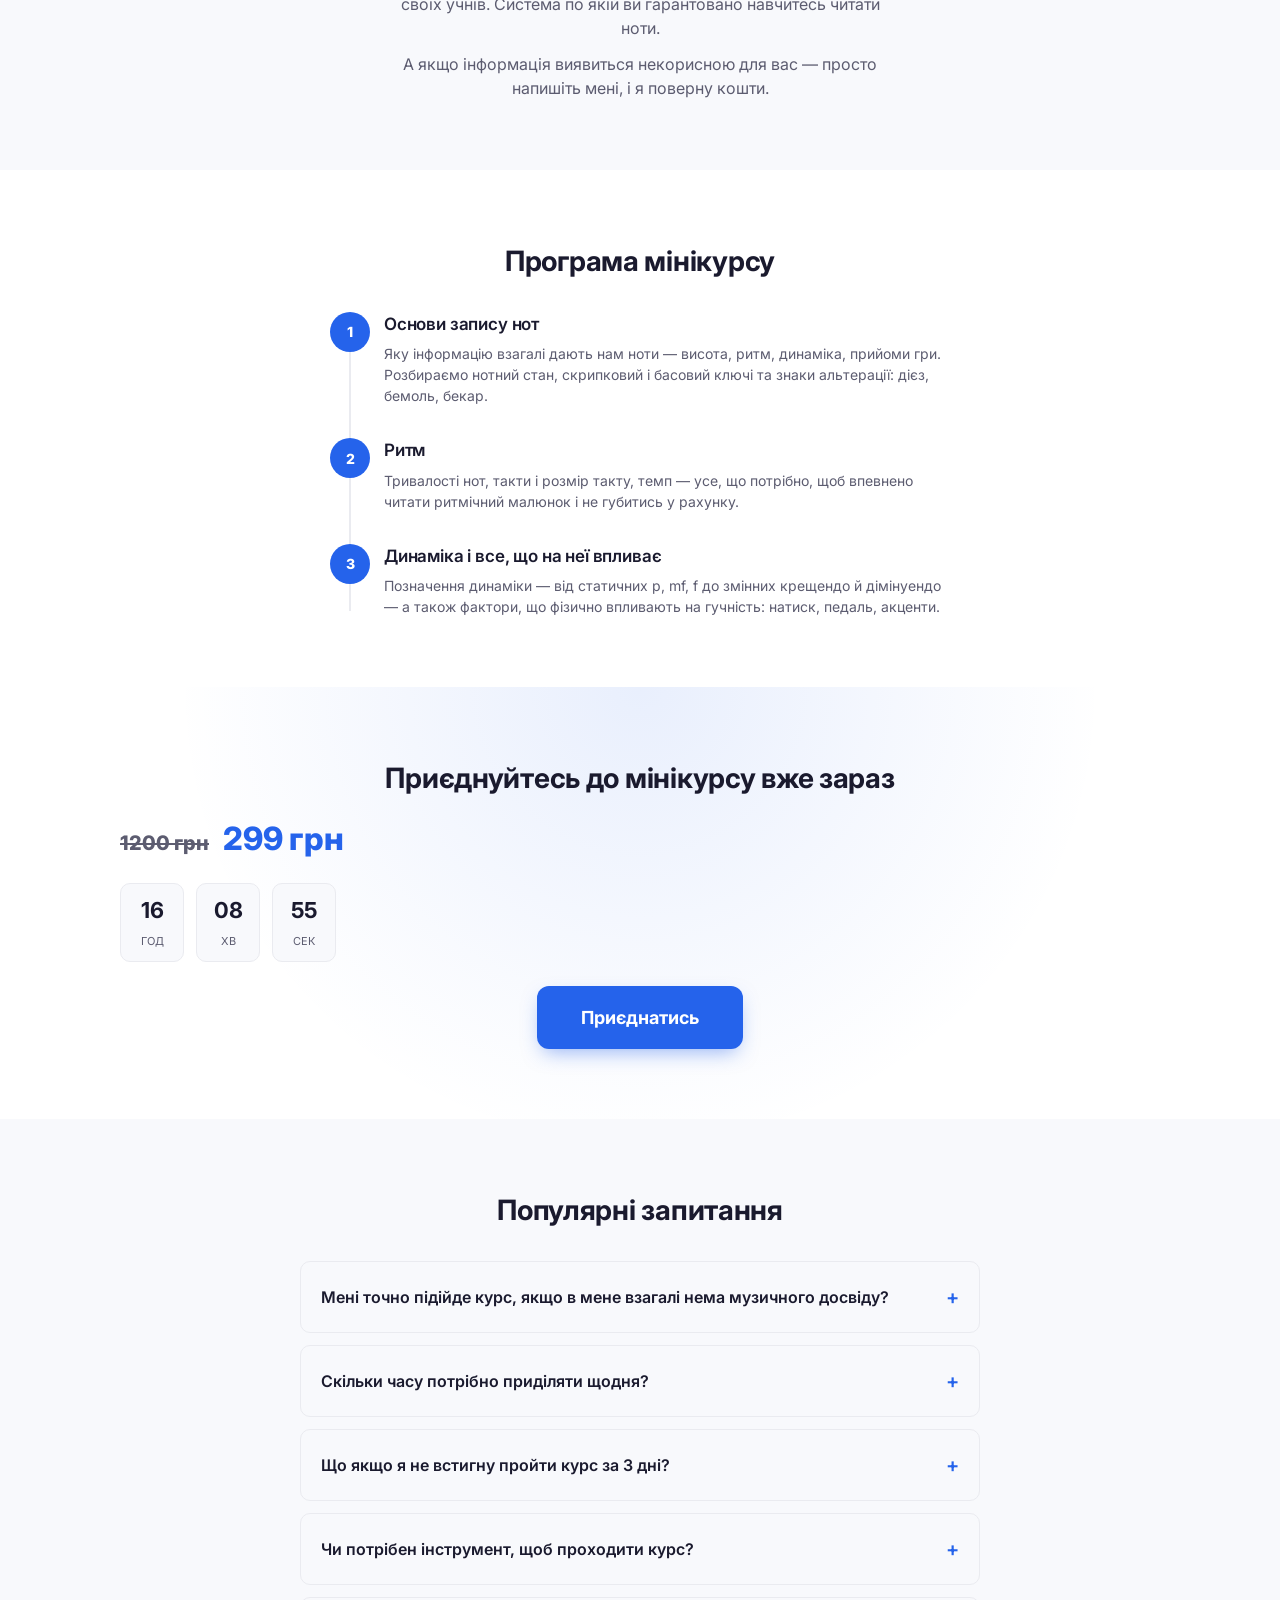
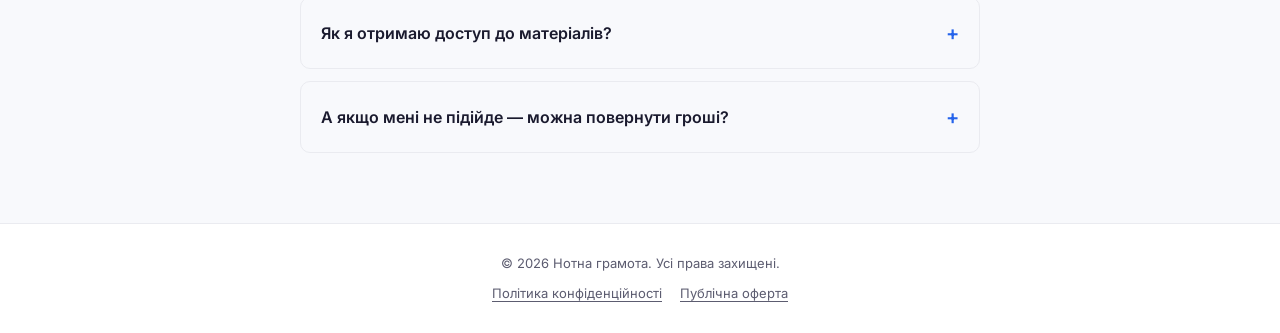
==== commit 2f462b76: "Rewrite pain section body with letters/notes analogy and closing bridge Co-Authored-By: Claude Sonne" ====
--- a/index.html
+++ b/index.html
@@ -66,17 +66,18 @@
   <div class="container pain">
     <h2 class="section__title">Ноти - це база</h2>
     <p>
-      Уявіть людину, яка не вміє читати. Вона може завчити напамʼять кілька фраз,
-      впізнавати знайомі слова на вивісках — але не здатна взяти будь-яку книжку
-      й прочитати її сама.
+      Давайте відверто. Як у будь-якій мові є букви і слова, так у музиці є ноти.
+      Неважливо, наскільки професійно ви хочете володіти мовою — починати все одно
+      треба з букв та слів. Так само і в музиці.
     </p>
     <p>
-      Так само і з музикою. Поки ви не читаєте ноти, ви залишаєтесь на рівні
-      «завчив кілька пʼєс з відео». Кожна нова мелодія — знову з нуля, на слух, тижнями.
+      Можна підбирати мелодії на слух чи завчати рухи руки з відео — і якийсь час
+      це навіть працює. Але щойно мелодія стає складнішою, ви застрягаєте: без нот
+      немає системи, є лише здогадки.
     </p>
     <p class="pain__bridge">
-      Ноти — це не складна теорія для музшкіл. Це така сама база, як букви в мові:
-      коли ви їх знаєте, будь-який нотний текст стає просто читанням.
+      Нотна грамота — це база, яка робить вас самостійним. Знаєте ноти —
+      і зможете розібрати будь-який музичний текст самі, без чужих підказок.
     </p>
   </div>
 </section>
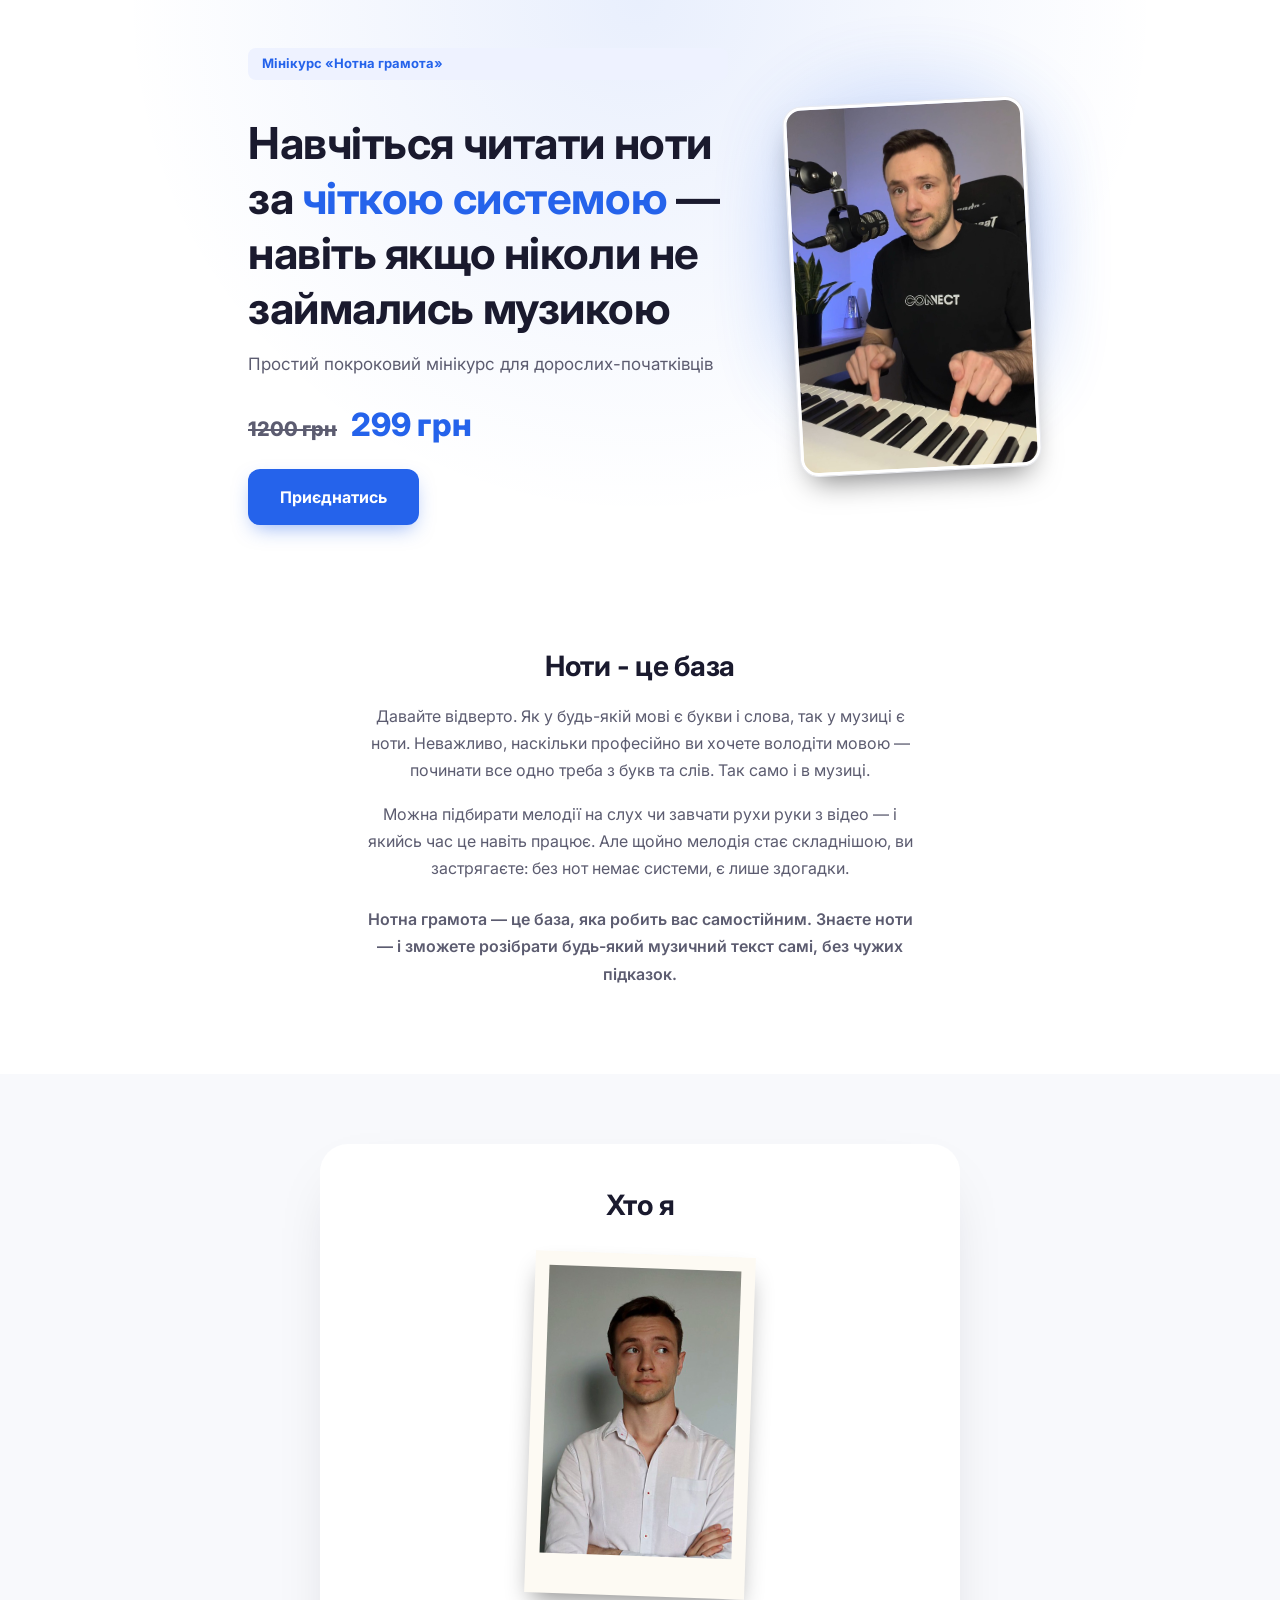
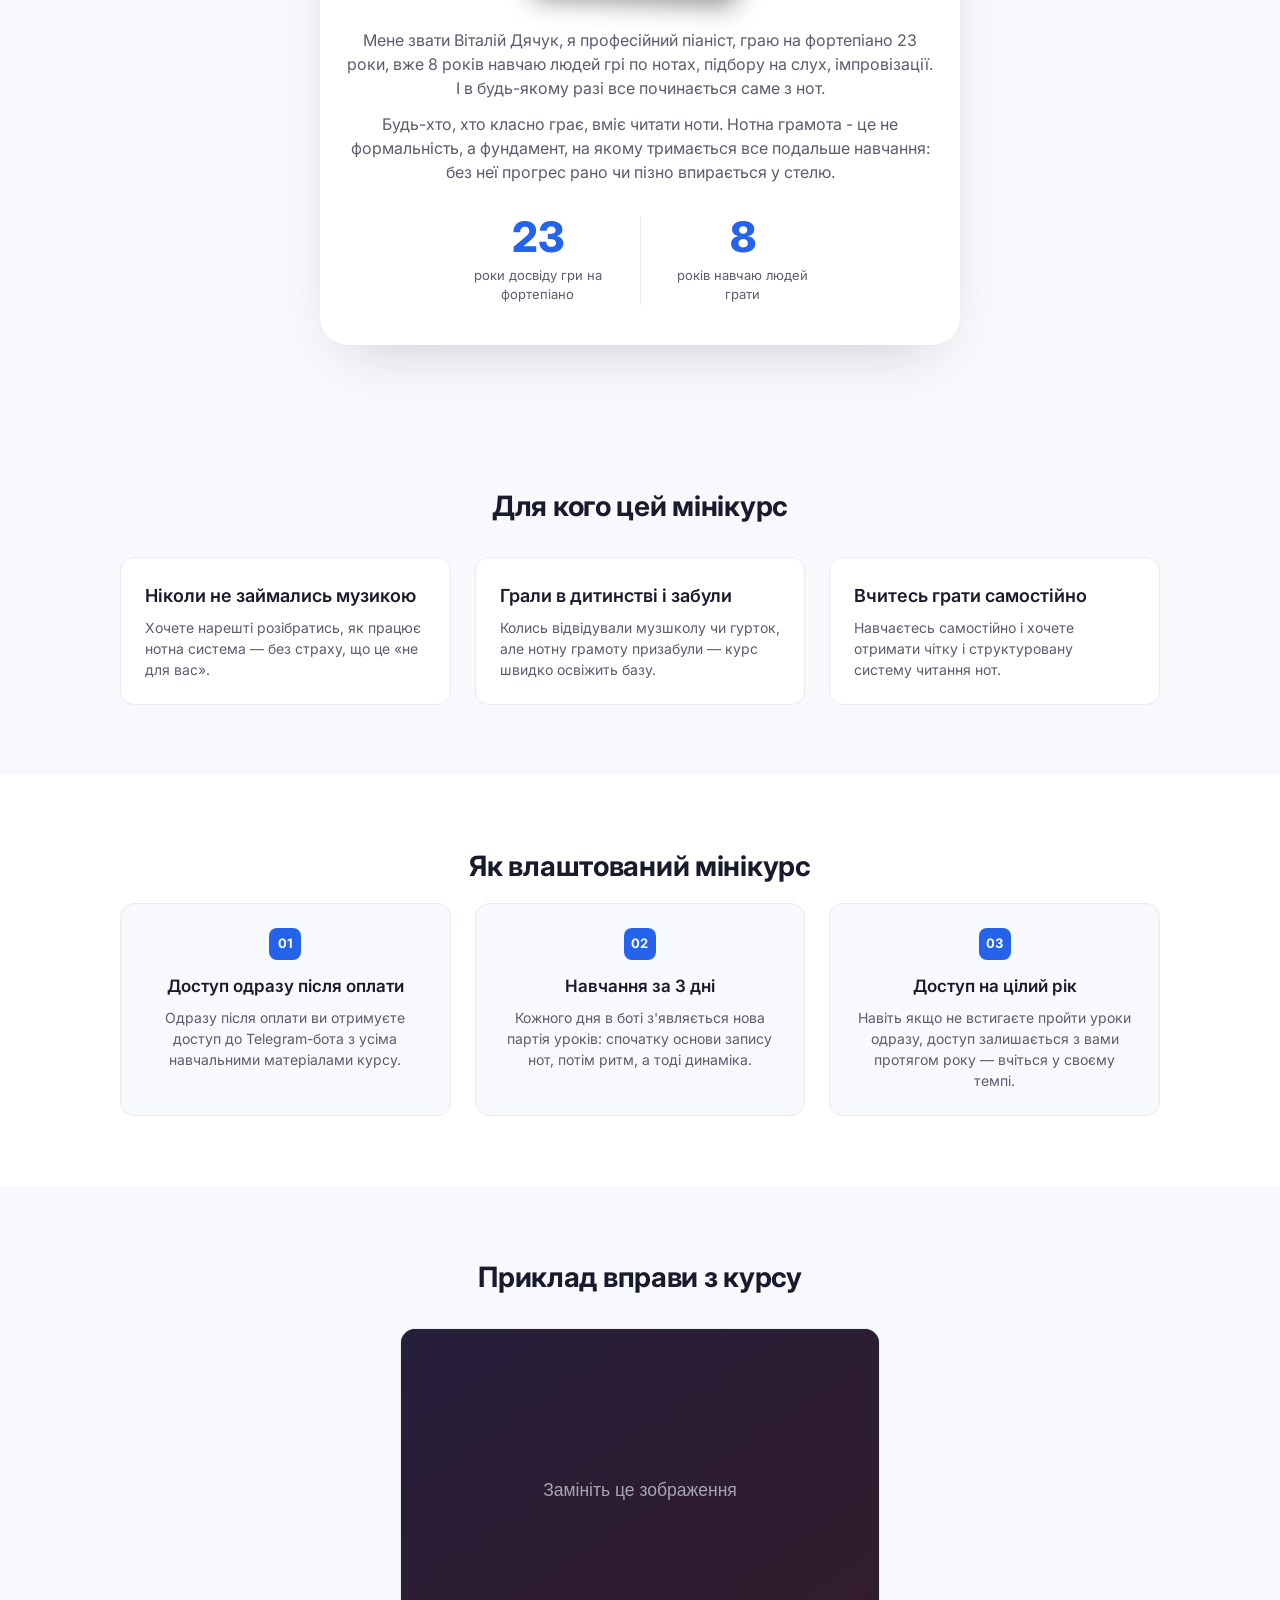
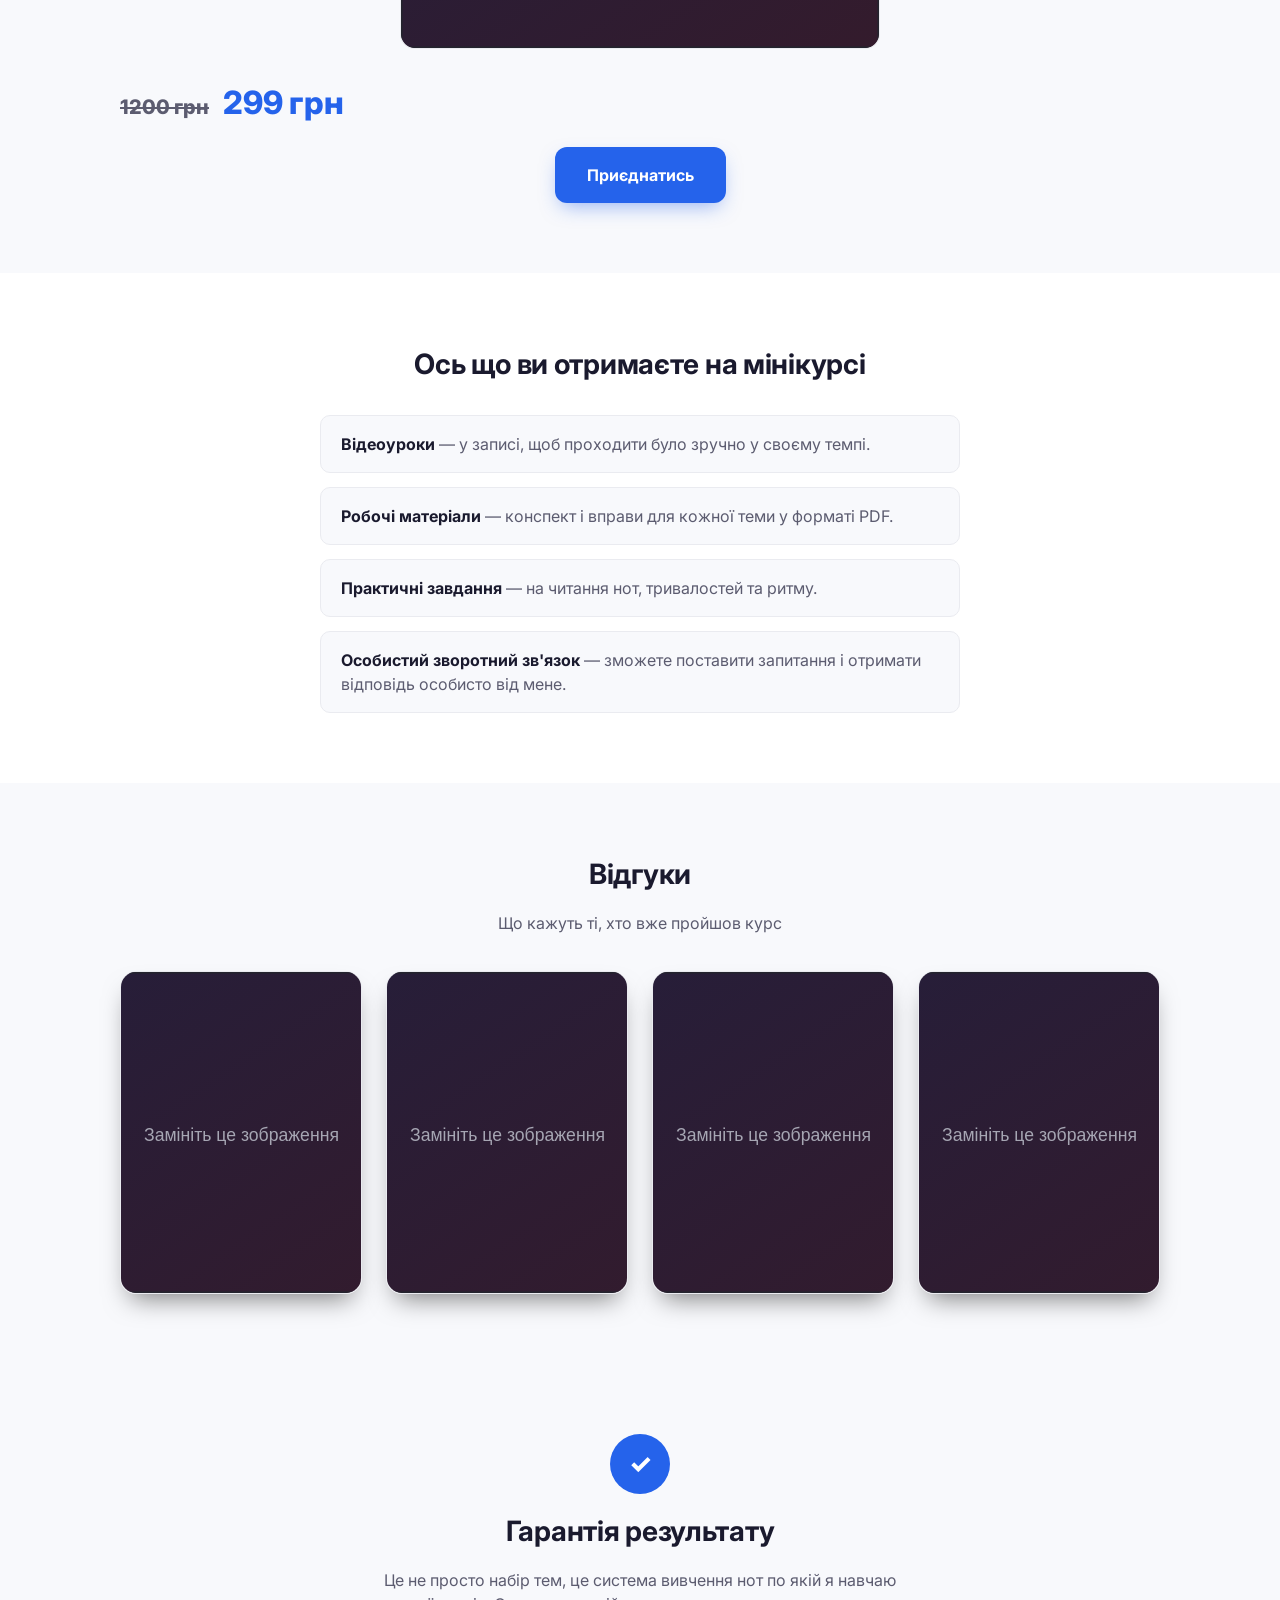
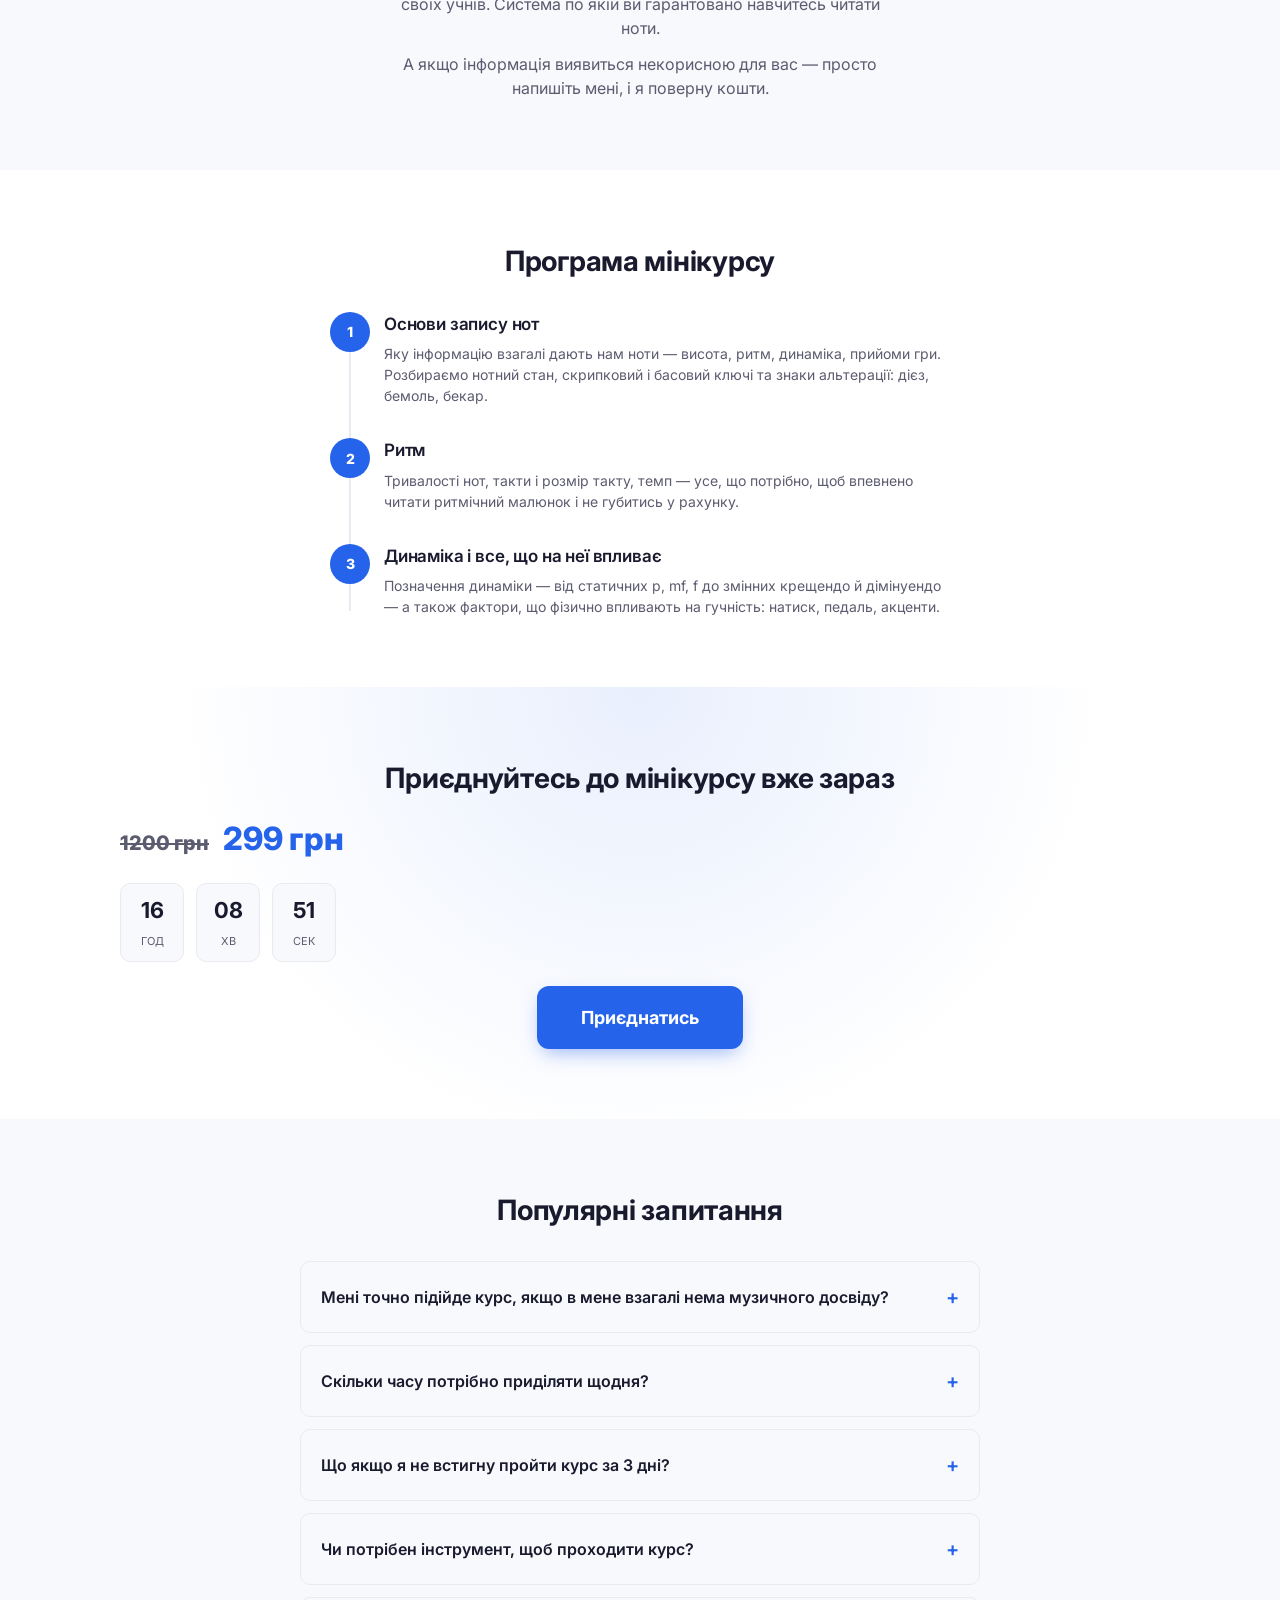
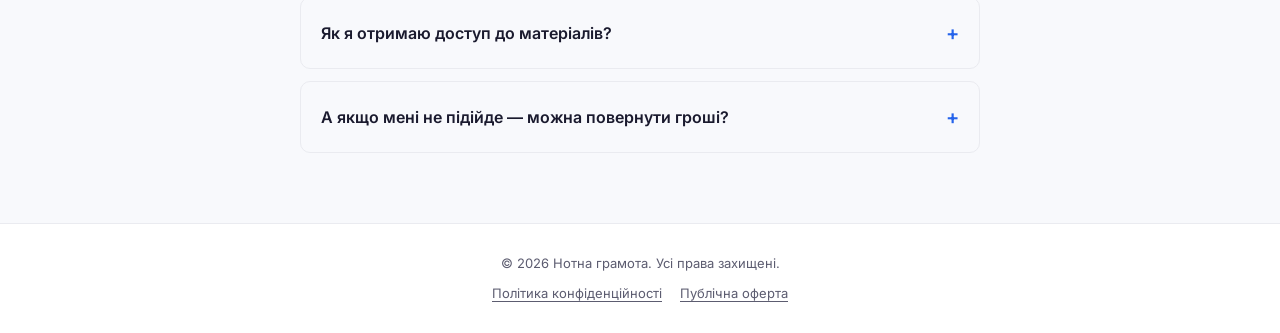
==== commit f50ea881: "Add scroll-reveal animation to pain section Co-Authored-By: Claude Sonnet 5 <noreply@anthropic.com>" ====
--- a/index.html
+++ b/index.html
@@ -64,18 +64,18 @@
 <!-- ===== БІЛЬ / ПРОБЛЕМА ===== -->
 <section class="section" id="pain">
   <div class="container pain">
-    <h2 class="section__title">Ноти - це база</h2>
-    <p>
+    <h2 class="section__title reveal">Ноти - це база</h2>
+    <p class="reveal">
       Давайте відверто. Як у будь-якій мові є букви і слова, так у музиці є ноти.
       Неважливо, наскільки професійно ви хочете володіти мовою — починати все одно
       треба з букв та слів. Так само і в музиці.
     </p>
-    <p>
+    <p class="reveal">
       Можна підбирати мелодії на слух чи завчати рухи руки з відео — і якийсь час
       це навіть працює. Але щойно мелодія стає складнішою, ви застрягаєте: без нот
       немає системи, є лише здогадки.
     </p>
-    <p class="pain__bridge">
+    <p class="pain__bridge reveal">
       Нотна грамота — це база, яка робить вас самостійним. Знаєте ноти —
       і зможете розібрати будь-який музичний текст самі, без чужих підказок.
     </p>
@@ -334,6 +334,6 @@
   </div>
 </footer>
 
-<script src="js/script.js?v=2"></script>
+<script src="js/script.js?v=3"></script>
 </body>
 </html>
--- a/css/style.css
+++ b/css/style.css
@@ -284,6 +284,25 @@
   margin-top: 24px;
 }
 
+/* ==========================================================================
+   SCROLL REVEAL — плавна поява елементів при прокрутці
+   ========================================================================== */
+.reveal {
+  opacity: 0;
+  transform: translateY(18px);
+  transition: opacity 0.6s ease, transform 0.6s ease;
+}
+
+.reveal.is-visible {
+  opacity: 1;
+  transform: translateY(0);
+}
+
+.pain .reveal:nth-child(1) { transition-delay: 0s; }
+.pain .reveal:nth-child(2) { transition-delay: 0.15s; }
+.pain .reveal:nth-child(3) { transition-delay: 0.3s; }
+.pain .reveal:nth-child(4) { transition-delay: 0.45s; }
+
 .about-mini {
   text-align: center;
   max-width: 640px;
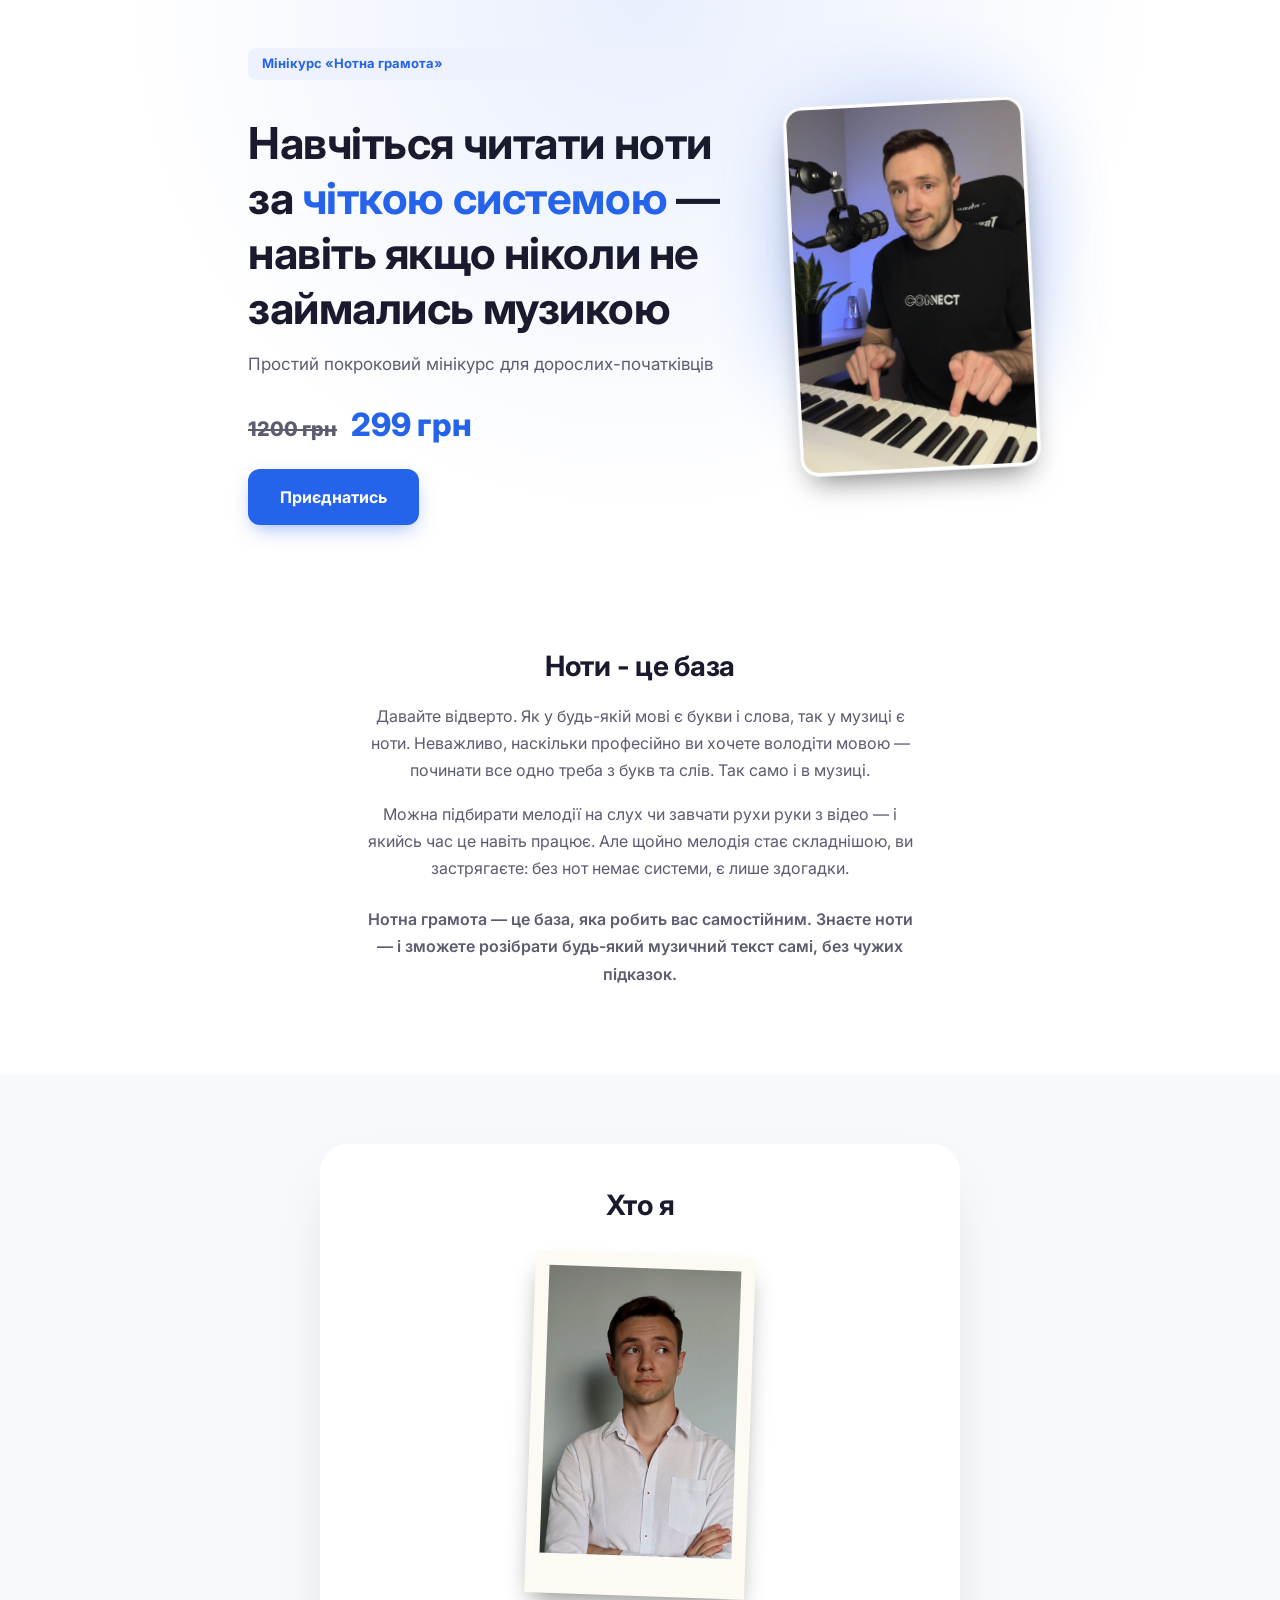
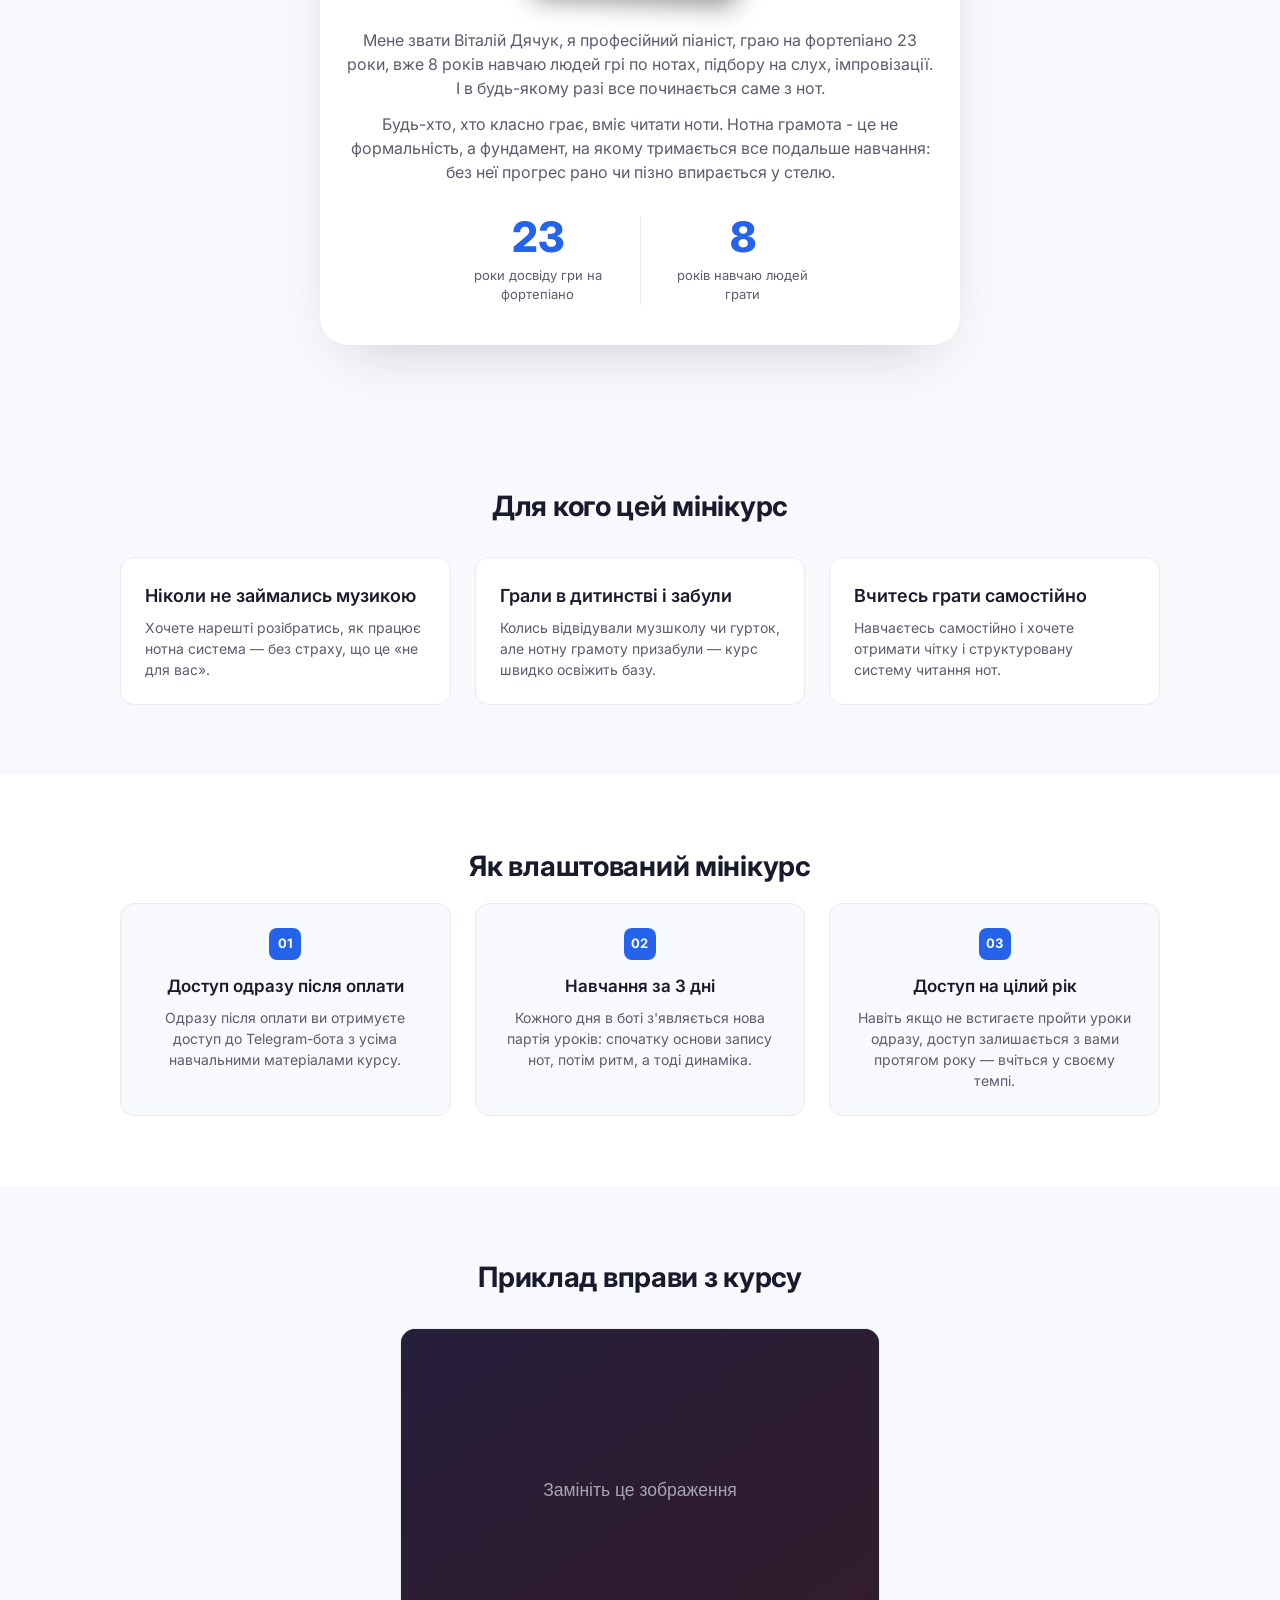
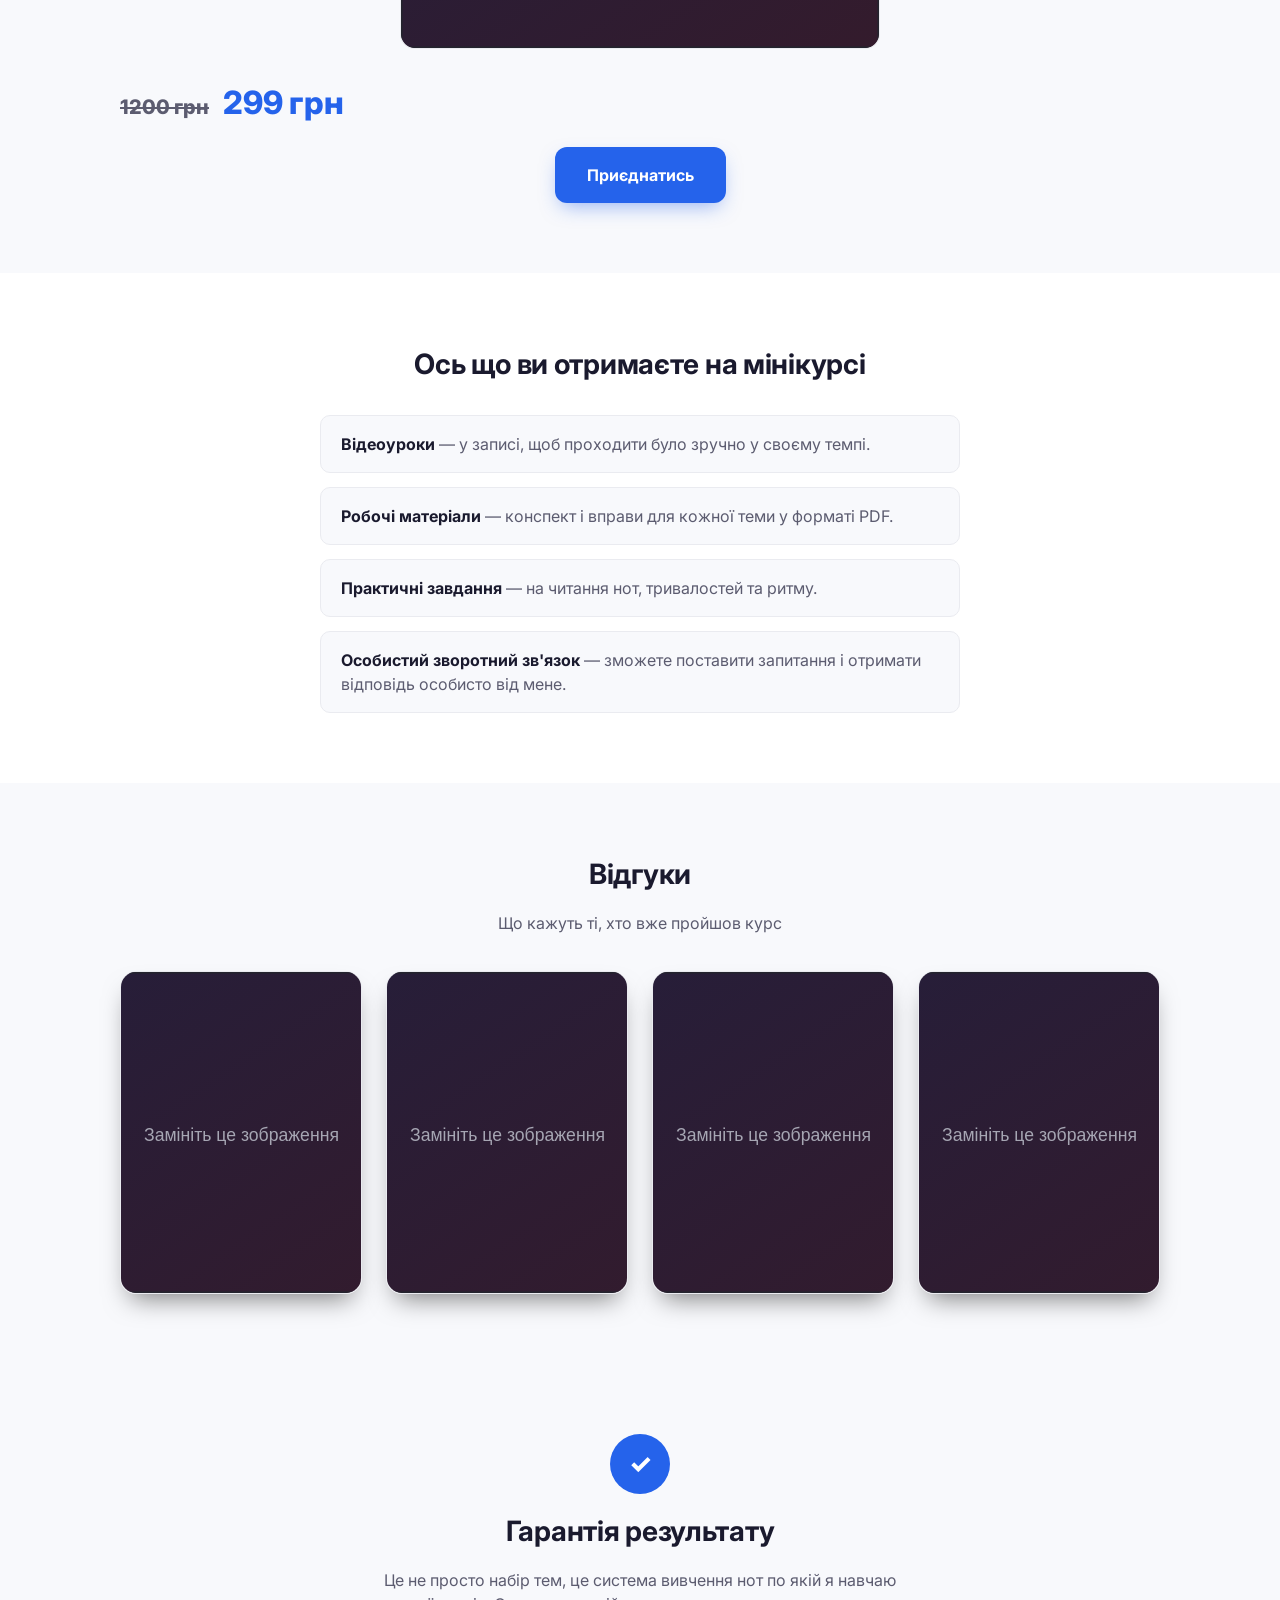
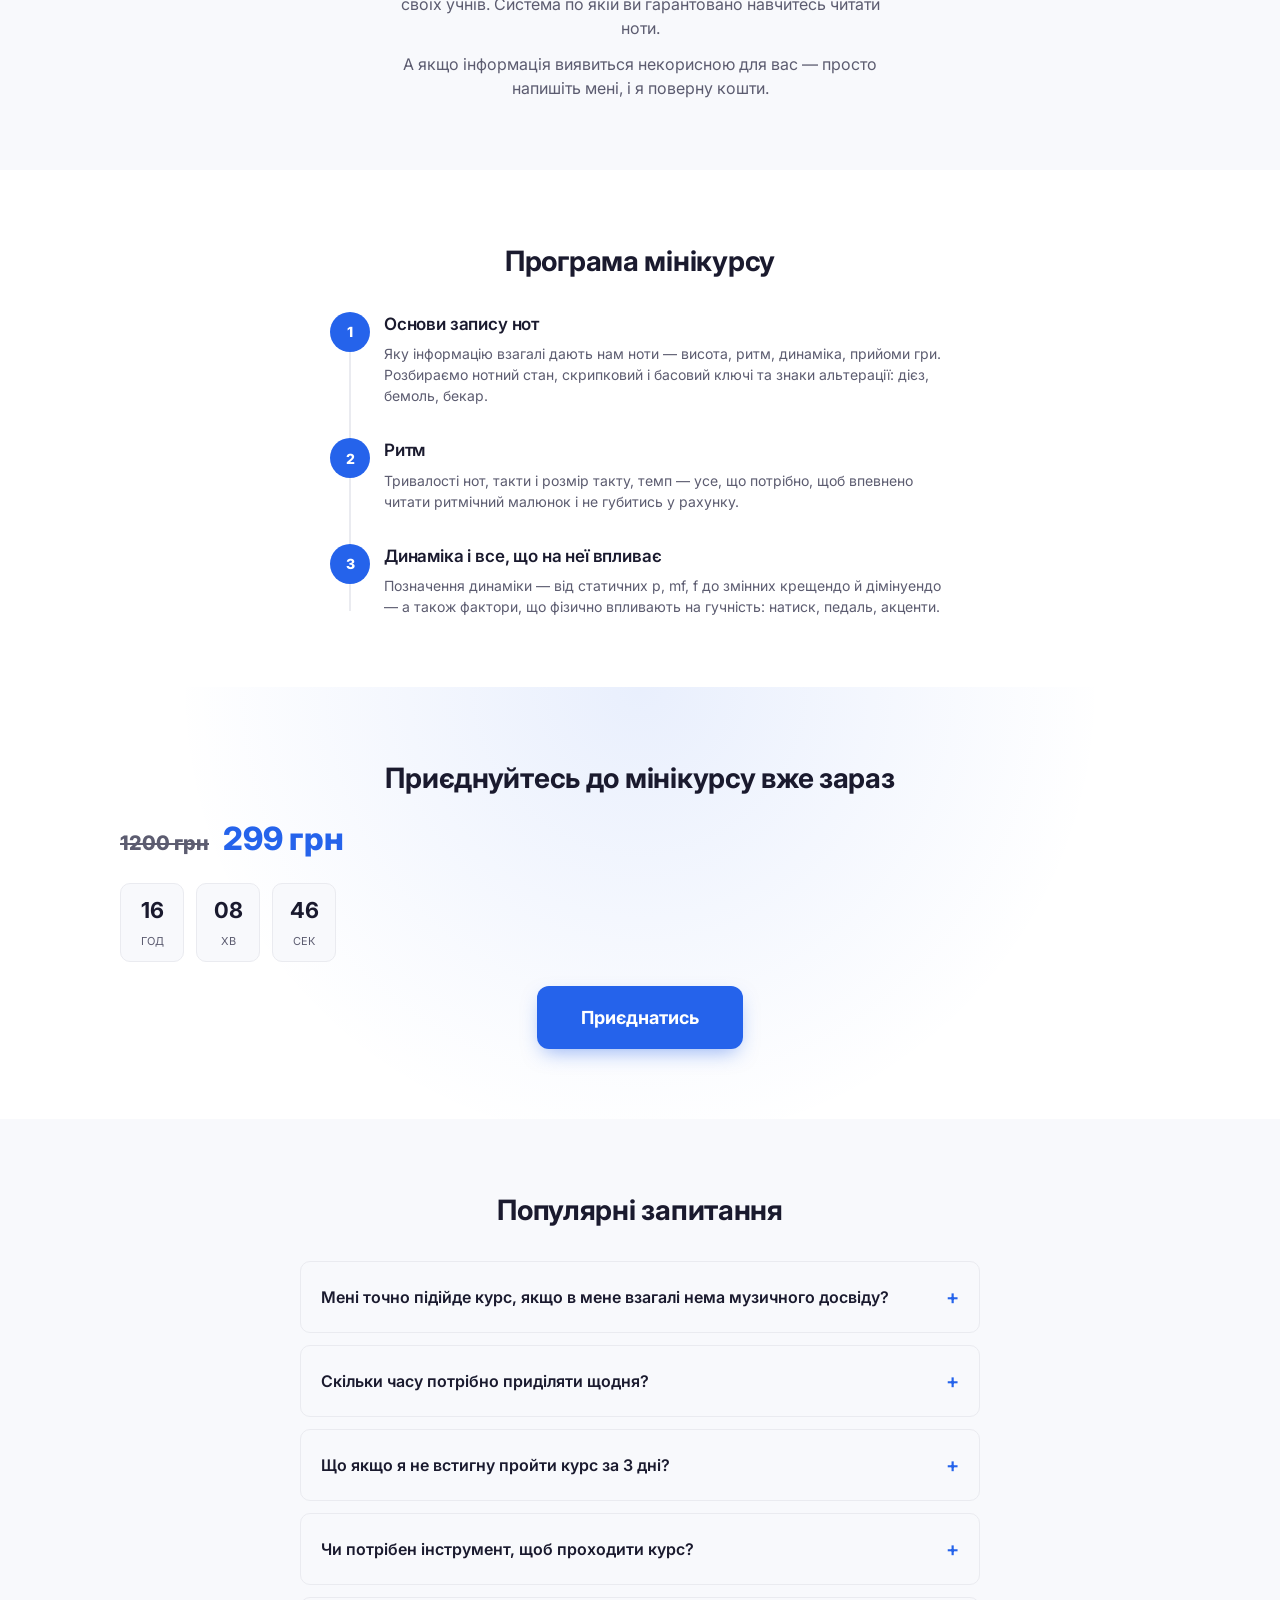
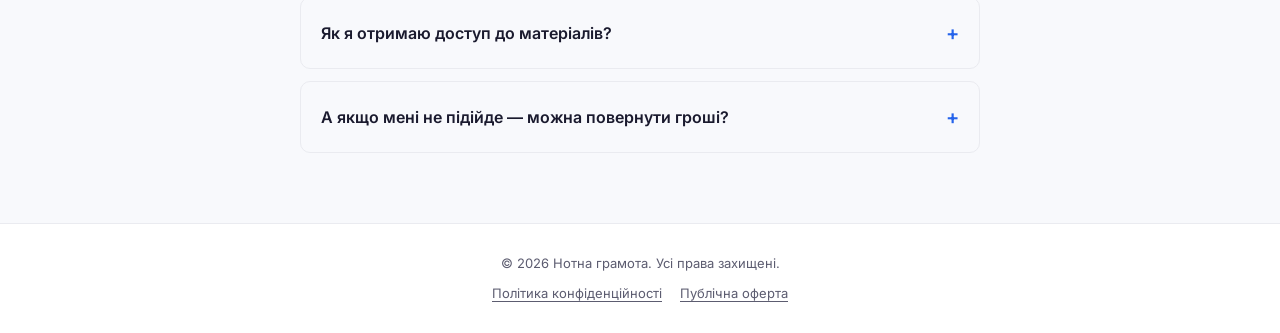
==== commit 634b284b: "Integrate load-fade hero animation and pop-reveal on cards Co-Authored-By: Claude Sonnet 5 <noreply@" ====
--- a/index.html
+++ b/index.html
@@ -46,17 +46,17 @@
       <img class="hero__photo" src="assets/hero-photo.jpg" alt="Автор курсу за клавішними">
     </div>
     <div class="hero__content">
-      <h1 class="hero__title">Навчіться читати ноти за <span class="hl">чіткою системою</span> — навіть якщо ніколи не займались музикою</h1>
-      <p class="hero__subtitle">
+      <h1 class="hero__title load-fade">Навчіться читати ноти за <span class="hl">чіткою системою</span> — навіть якщо ніколи не займались музикою</h1>
+      <p class="hero__subtitle load-fade-sub">
         Простий покроковий мінікурс для дорослих-початківців
       </p>
 
-      <div class="price-block">
+      <div class="price-block load-fade-price">
         <span class="price price--old">1200 грн</span>
         <span class="price price--new">299 грн</span>
       </div>
 
-      <a href="#cta-form" class="btn btn--primary">Приєднатись</a>
+      <a href="#cta-form" class="btn btn--primary load-fade-btn">Приєднатись</a>
     </div>
   </div>
 </section>
@@ -121,15 +121,15 @@
   <div class="container">
     <h2 class="section__title">Для кого цей мінікурс</h2>
     <div class="cards">
-      <div class="card">
+      <div class="card pop-reveal">
         <h3>Ніколи не займались музикою</h3>
         <p>Хочете нарешті розібратись, як працює нотна система — без страху, що це «не для вас».</p>
       </div>
-      <div class="card">
+      <div class="card pop-reveal">
         <h3>Грали в дитинстві і забули</h3>
         <p>Колись відвідували музшколу чи гурток, але нотну грамоту призабули — курс швидко освіжить базу.</p>
       </div>
-      <div class="card">
+      <div class="card pop-reveal">
         <h3>Вчитесь грати самостійно</h3>
         <p>Навчаєтесь самостійно і хочете отримати чітку і структуровану систему читання нот.</p>
       </div>
@@ -142,17 +142,17 @@
   <div class="container">
     <h2 class="section__title">Як влаштований мінікурс</h2>
     <div class="features">
-      <div class="feature">
+      <div class="feature pop-reveal">
         <div class="feature__icon">01</div>
         <h3>Доступ одразу після оплати</h3>
         <p>Одразу після оплати ви отримуєте доступ до Telegram-бота з усіма навчальними матеріалами курсу.</p>
       </div>
-      <div class="feature">
+      <div class="feature pop-reveal">
         <div class="feature__icon">02</div>
         <h3>Навчання за 3 дні</h3>
         <p>Кожного дня в боті з'являється нова партія уроків: спочатку основи запису нот, потім ритм, а тоді динаміка.</p>
       </div>
-      <div class="feature">
+      <div class="feature pop-reveal">
         <div class="feature__icon">03</div>
         <h3>Доступ на цілий рік</h3>
         <p>Навіть якщо не встигаєте пройти уроки одразу, доступ залишається з вами протягом року — вчіться у своєму темпі.</p>
@@ -334,6 +334,6 @@
   </div>
 </footer>
 
-<script src="js/script.js?v=3"></script>
+<script src="js/script.js?v=4"></script>
 </body>
 </html>
--- a/css/style.css
+++ b/css/style.css
@@ -303,6 +303,64 @@
 .pain .reveal:nth-child(3) { transition-delay: 0.3s; }
 .pain .reveal:nth-child(4) { transition-delay: 0.45s; }
 
+/* ==========================================================================
+   LOAD FADE — заголовок hero "проявляється" з сірого в колір при завантаженні
+   ========================================================================== */
+.load-fade {
+  animation: loadFadeColor 1s ease forwards;
+}
+
+.load-fade .hl {
+  animation: loadFadeAccent 1s ease forwards;
+}
+
+@keyframes loadFadeColor {
+  from { color: #d8dae8; }
+  to { color: var(--text); }
+}
+
+@keyframes loadFadeAccent {
+  from { color: #d8dae8; }
+  to { color: var(--accent); }
+}
+
+.load-fade-sub,
+.load-fade-price,
+.load-fade-btn {
+  opacity: 0;
+  animation: fadeUp 0.7s ease forwards;
+}
+
+.load-fade-sub { animation-delay: 0.5s; }
+.load-fade-price { animation-delay: 0.65s; }
+.load-fade-btn { animation-delay: 0.8s; }
+
+@keyframes fadeUp {
+  from { opacity: 0; transform: translateY(12px); }
+  to { opacity: 1; transform: translateY(0); }
+}
+
+/* ==========================================================================
+   POP REVEAL — картки "встають" з невеликим масштабуванням при скролі
+   ========================================================================== */
+.pop-reveal {
+  opacity: 0;
+  transform: translateY(24px) scale(0.97);
+  transition: opacity 0.5s ease, transform 0.5s ease;
+}
+
+.pop-reveal.is-visible {
+  opacity: 1;
+  transform: translateY(0) scale(1);
+}
+
+.cards .pop-reveal:nth-child(1),
+.features .pop-reveal:nth-child(1) { transition-delay: 0s; }
+.cards .pop-reveal:nth-child(2),
+.features .pop-reveal:nth-child(2) { transition-delay: 0.12s; }
+.cards .pop-reveal:nth-child(3),
+.features .pop-reveal:nth-child(3) { transition-delay: 0.24s; }
+
 .about-mini {
   text-align: center;
   max-width: 640px;
